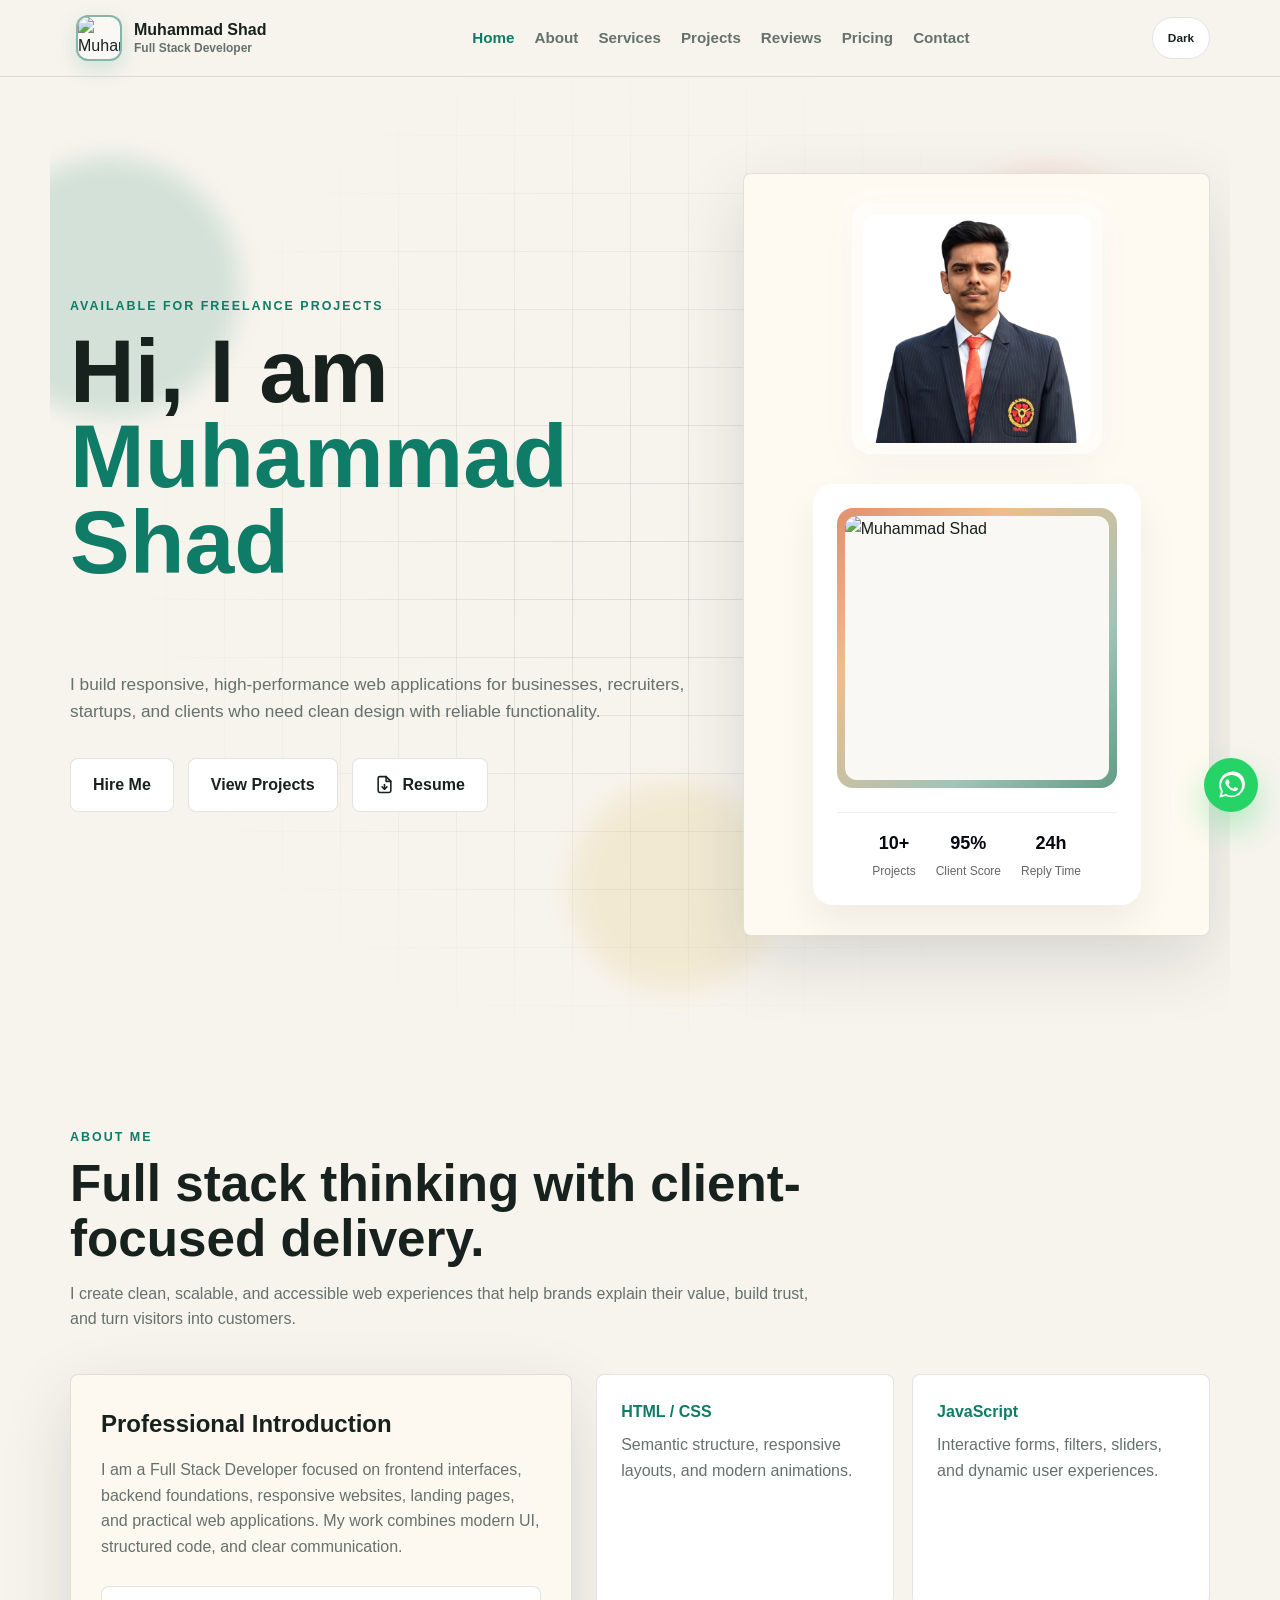
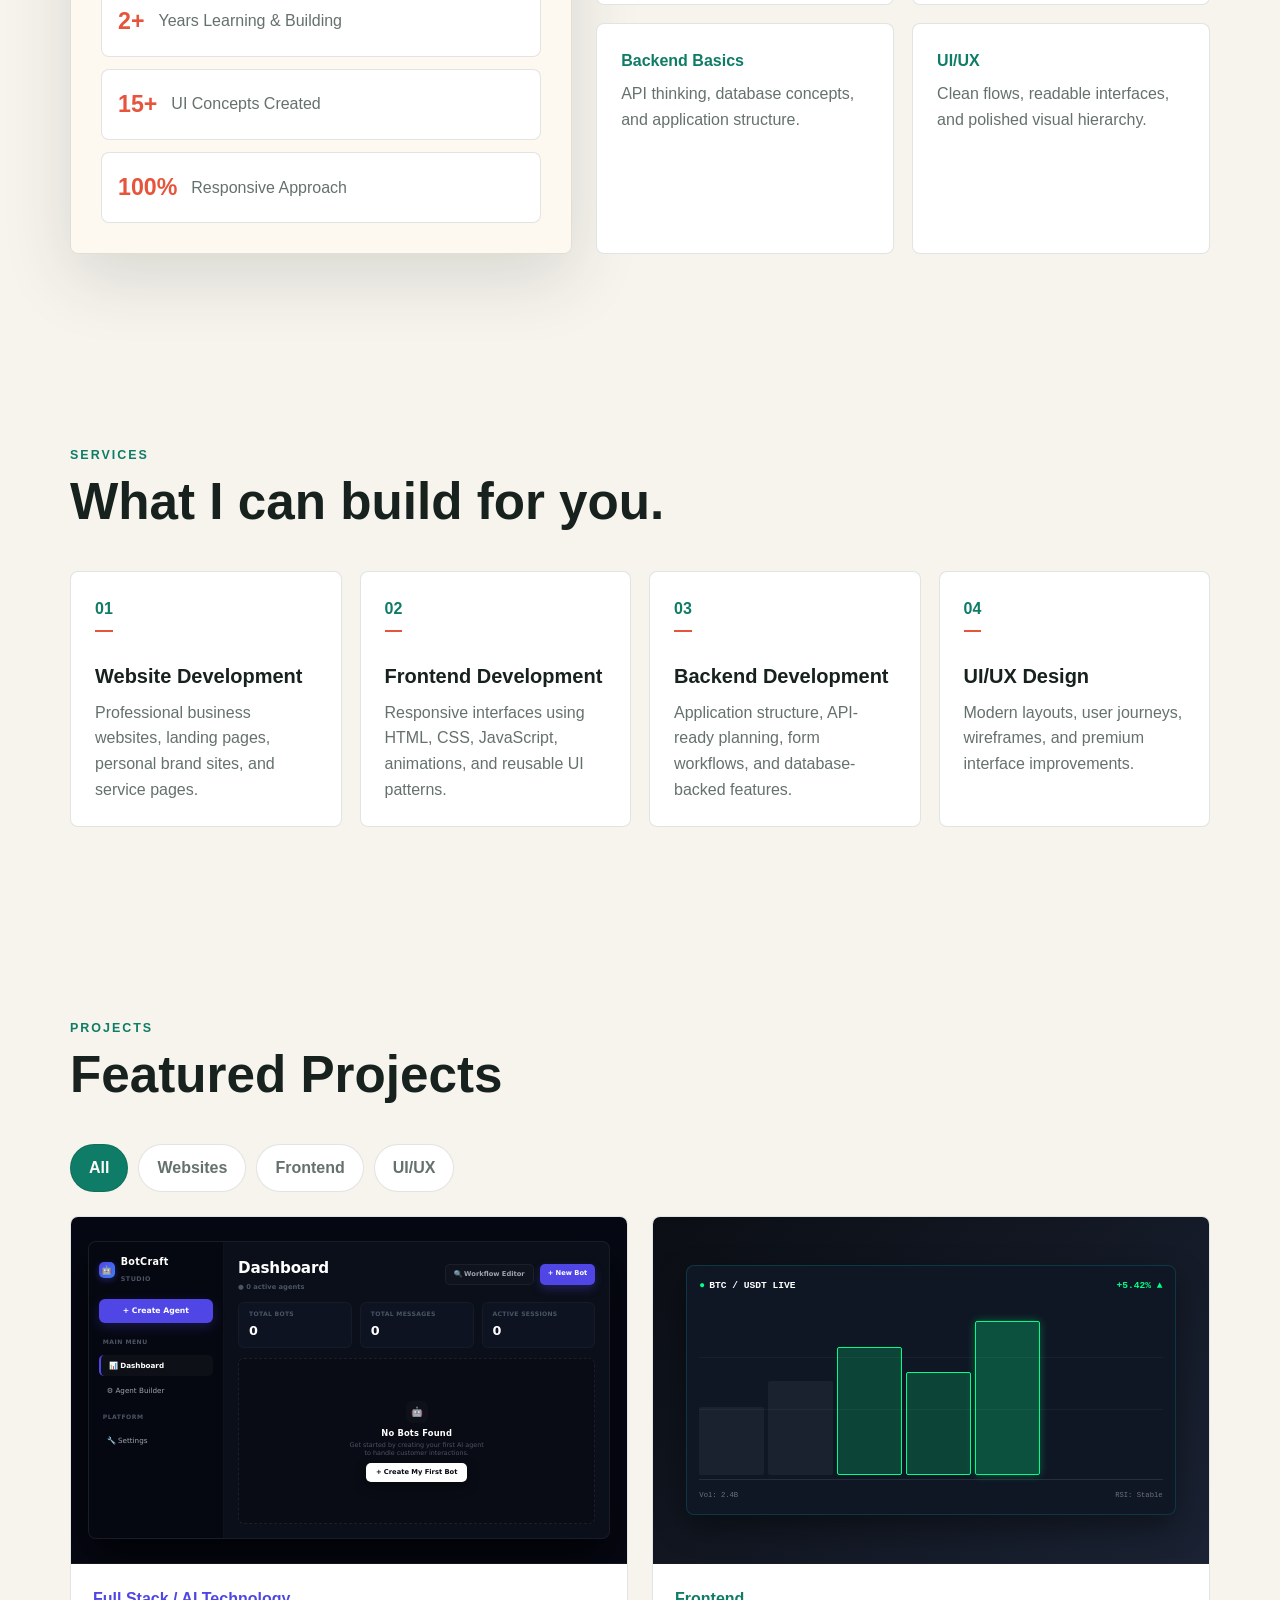
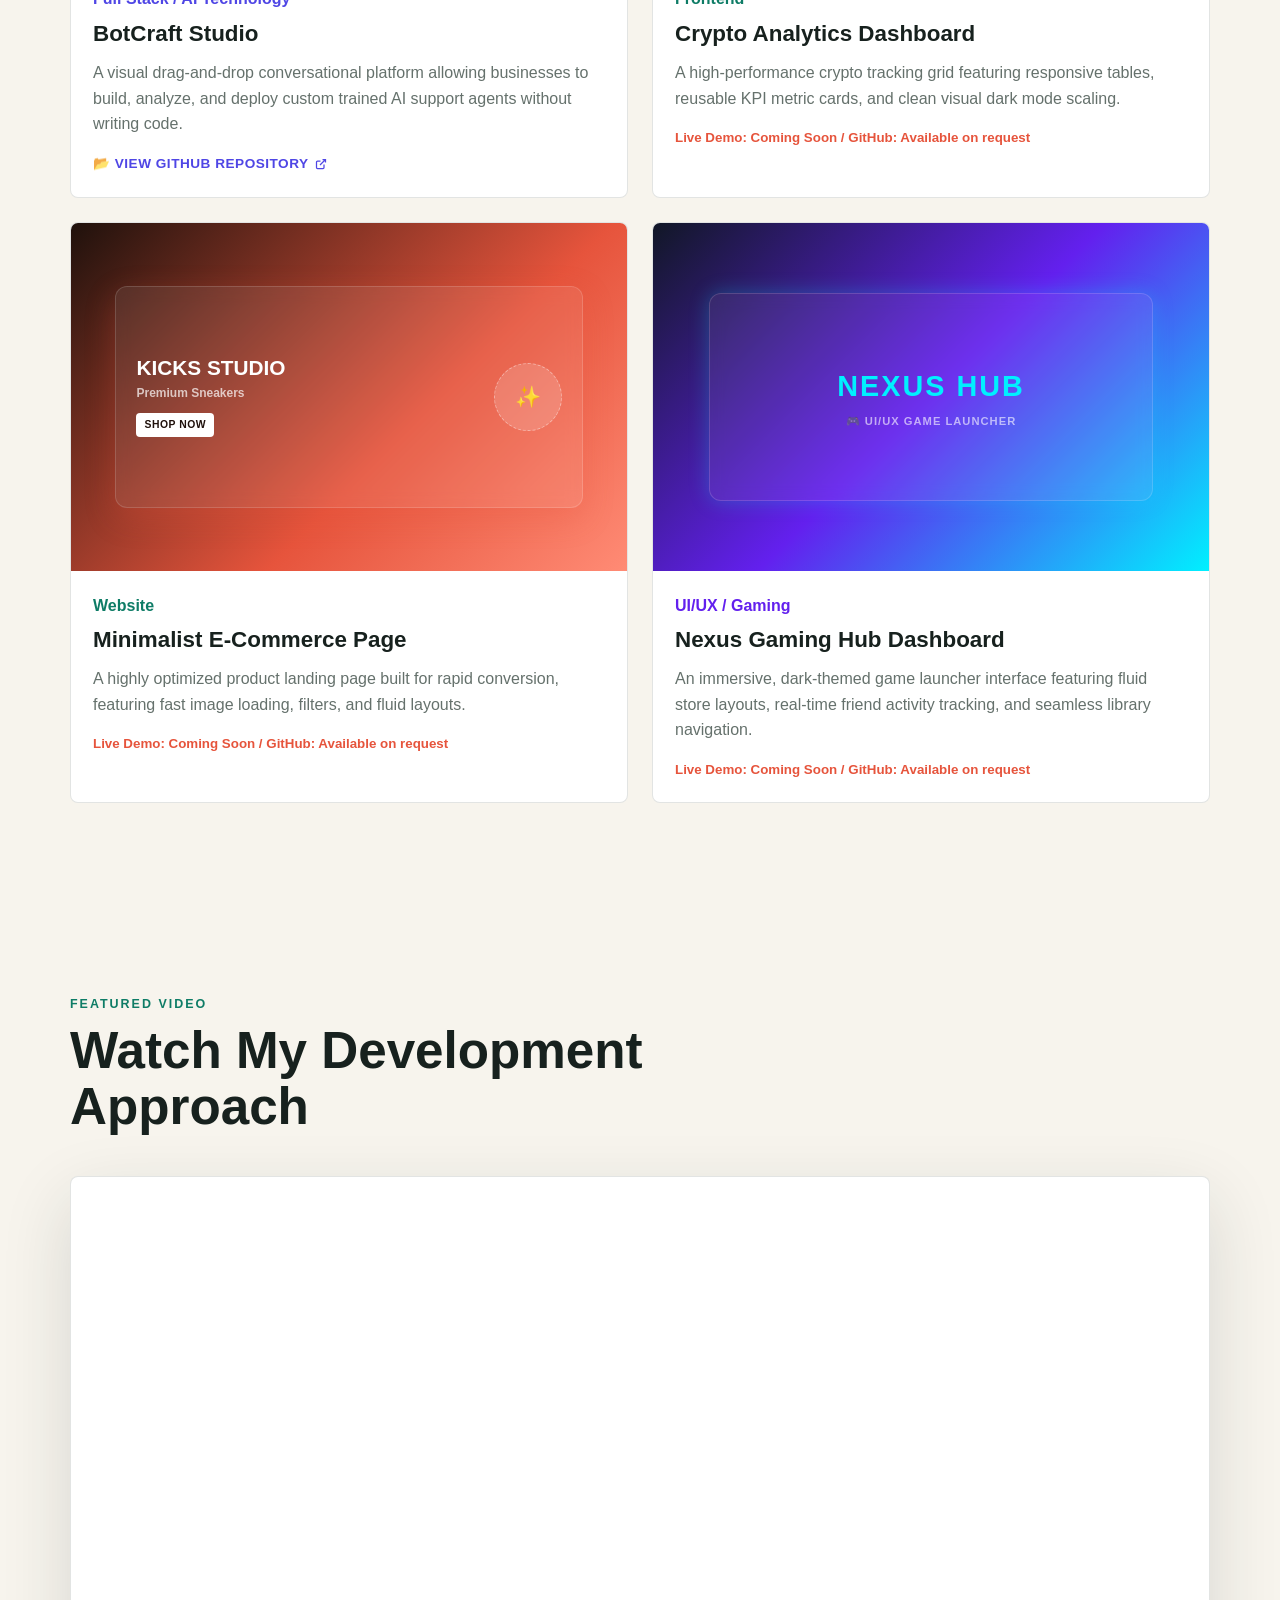
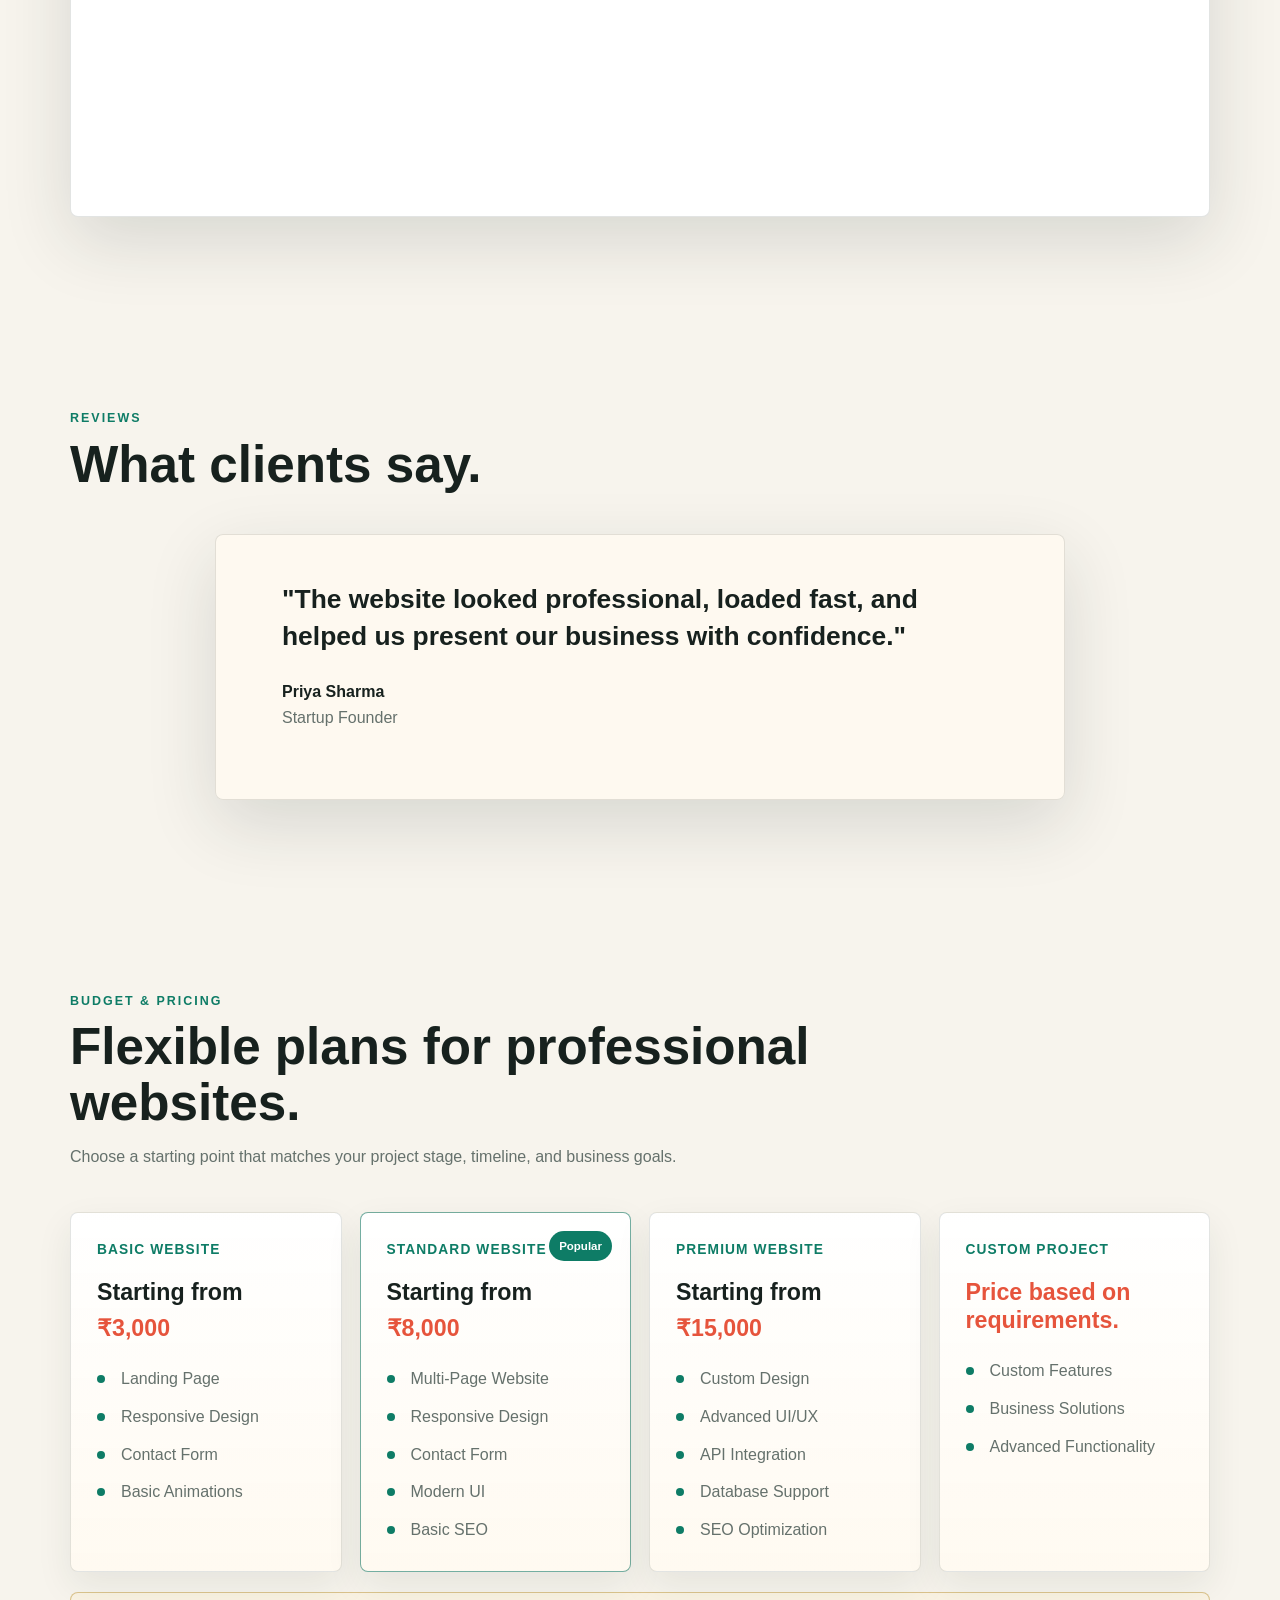
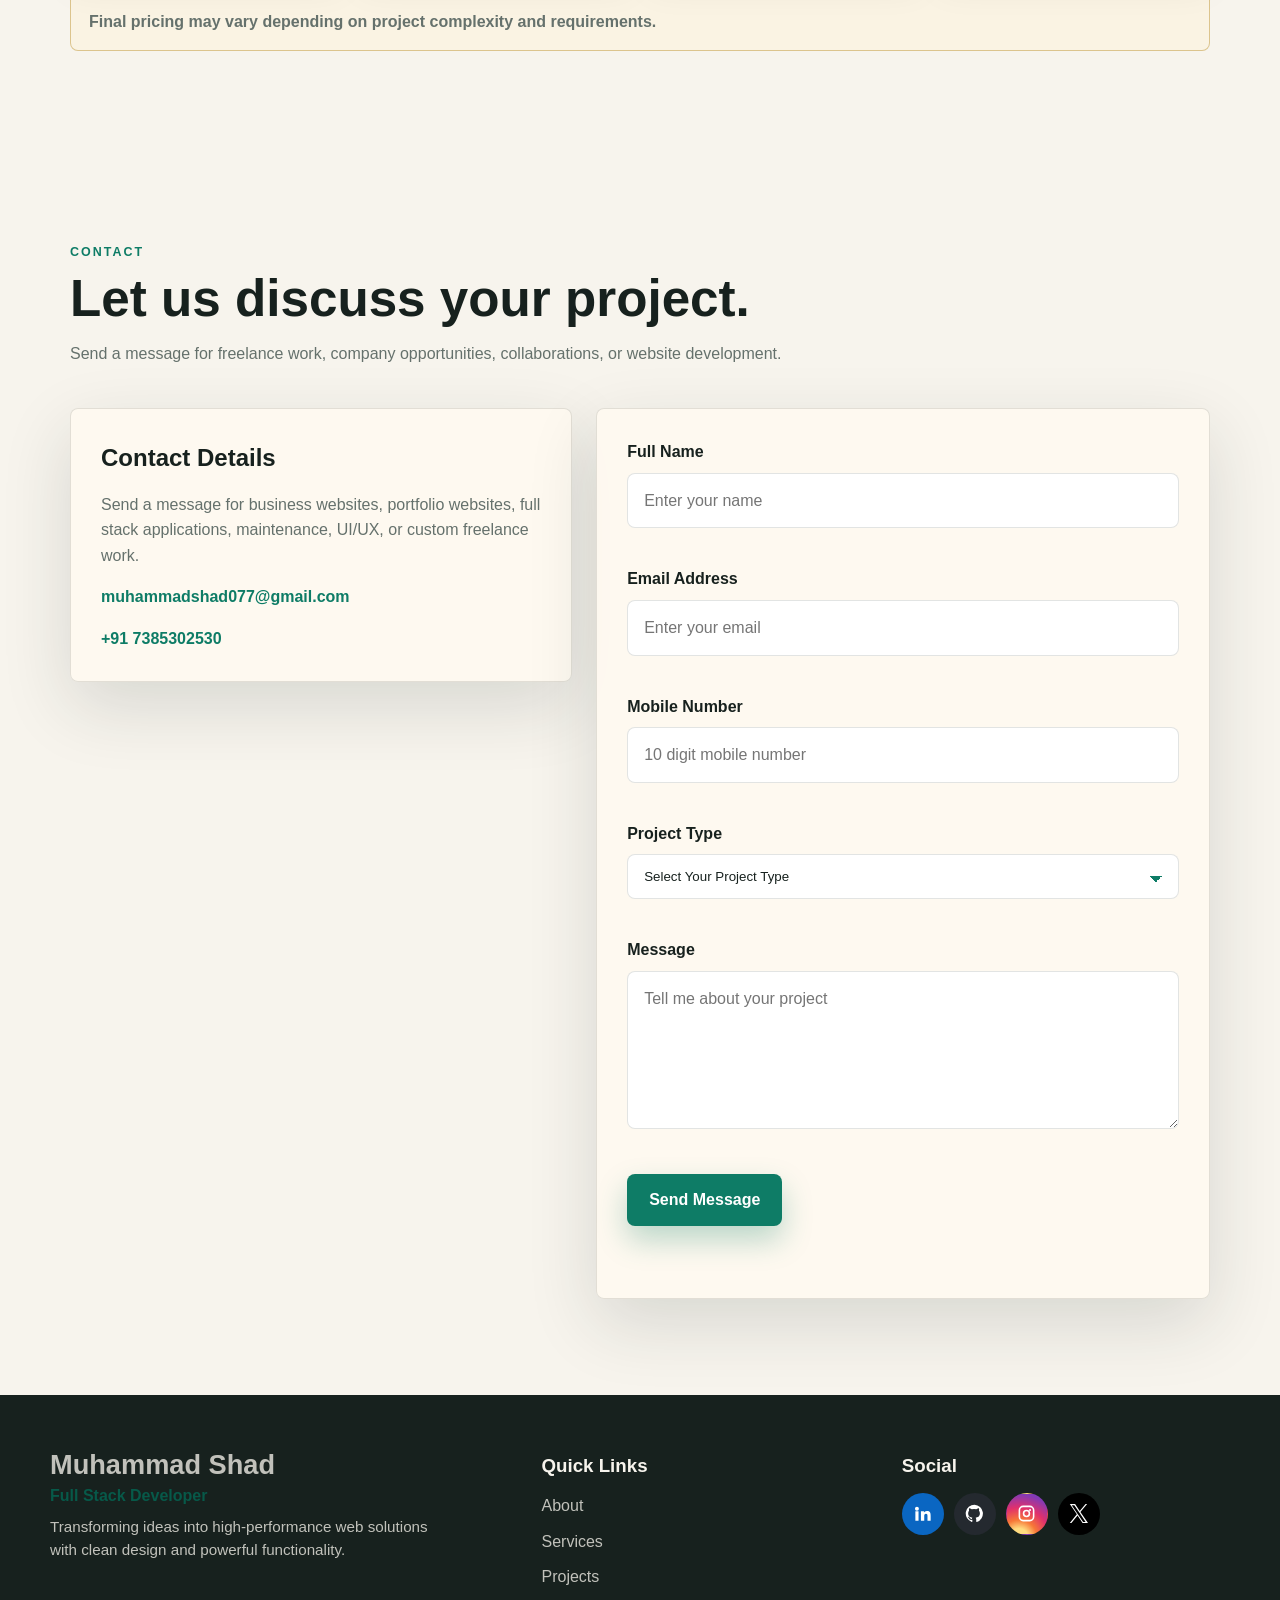
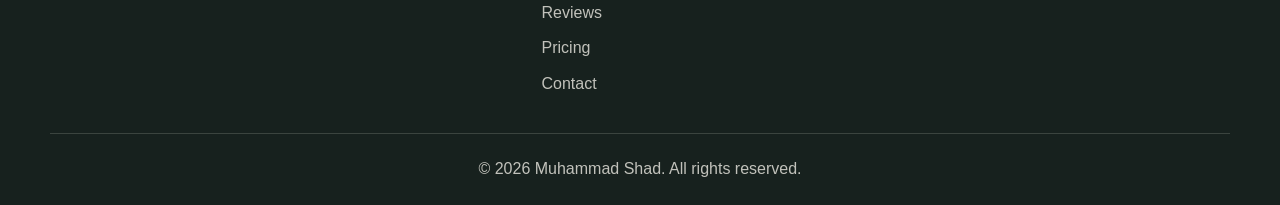
==== index.html @ f1cf5037 "force add shad photo asset and layout synchronize" ====
<!DOCTYPE html>
<html lang="en">
<head>
  <meta charset="UTF-8">
  <meta name="viewport" content="width=device-width, initial-scale=1.0">
  <meta name="description" content="Muhammad Shad is a Full Stack Developer building modern, responsive, scalable web solutions for recruiters, companies, freelance clients, and startups.">
  <meta name="keywords" content="Muhammad Shad, full stack developer, web developer, freelancer, projects, frontend developer, backend developer">
  <meta name="author" content="Muhammad Shad">
  <title>Muhammad Shad | Full Stack Developer Projects</title>
  <link rel="preconnect" href="https://www.youtube.com">
  <link rel="stylesheet" href="style.css">
</head>
<body>
  
  <header class="site-header" id="top">
    <nav class="navbar" aria-label="Primary navigation">
      <a href="index.html" class="brand-logo active" aria-label="Muhammad Shad home page">
        <img src="Shad Photo.jpg" alt="Muhammad Shad" style="width: 100% !important; height: 100% !important; object-fit: cover !important; border-radius: 12px !important; display: block !important; background-color: #faf8f5 !important;">
        <span>
          <strong>Muhammad Shad</strong>
          <small>Full Stack Developer</small>
        </span>
      </a>

      <button class="nav-toggle" id="navToggle" type="button" aria-label="Open navigation menu" aria-expanded="false">
        <span></span>
        <span></span>
        <span></span>
      </button>

      <ul class="nav-links" id="navLinks">
        <li><a class="active" href="index.html">Home</a></li>
        <li><a href="about.html">About</a></li>
        <li><a href="services.html">Services</a></li>
        <li><a href="projects.html">Projects</a></li>
        <li><a href="reviews.html">Reviews</a></li>
        <li><a href="pricing.html">Pricing</a></li>
        <li><a href="contact.html">Contact</a></li>
      </ul>

      <button class="theme-toggle" id="themeToggle" type="button" aria-label="Switch dark or light mode">
        <span class="theme-icon">Dark</span>
      </button>
    </nav>
  </header>

  <main>
    <section class="hero section" id="home">
      <div class="hero-bg" aria-hidden="true">
        <span class="mesh mesh-one"></span>
        <span class="mesh mesh-two"></span>
        <span class="mesh mesh-three"></span>
        <div class="grid-glow"></div>
      </div>

      <div class="hero-content reveal">
        <p class="eyebrow">Available for freelance projects</p>
        <h1>Hi, I am <span>Muhammad Shad</span></h1>
        <h2><span id="typingText"></span></h2>
        <p class="hero-copy">
          I build responsive, high-performance web applications for businesses, recruiters,
          startups, and clients who need clean design with reliable functionality.
        </p>
        <div class="hero-actions">
          <a href="#contact" class="btn btn-secondary">Hire Me</a>
          <a href="#projects" class="btn btn-secondary">View Projects</a>
          <a href="assets/shad-resume.pdf" class="btn btn-secondary btn-icon" target="_blank" rel="noopener">
            <svg viewBox="0 0 24 24" aria-hidden="true">
              <path d="M14 2H6a2 2 0 0 0-2 2v16a2 2 0 0 0 2 2h12a2 2 0 0 0 2-2V8z"></path>
              <path d="M14 2v6h6"></path>
              <path d="M12 18v-6"></path>
              <path d="m9 15 3 3 3-3"></path>
            </svg>
            Resume
          </a>
        </div>
      </div>
      <aside class="hero-card reveal" style="background: var(--surface); padding: 30px;" aria-label="Developer profile highlights">
        <div style="width: 250px; height: 250px; border-radius: 20px; display: flex; align-items: center; justify-content: center; margin: 0 auto 30px; background: rgba(255, 255, 255, 0.45); backdrop-filter: blur(10px); -webkit-backdrop-filter: blur(10px); border: 1px solid rgba(255, 255, 255, 0.6); box-shadow: 0 12px 35px rgba(0,0,0,0.04), 0 0 25px rgba(255,255,255,0.85); transition: all 0.3s ease-in-out;">
          <div style="width: 92%; height: 92%; border-radius: 14px; overflow: hidden !important; display: flex; align-items: center; justify-content: center; background: var(--surface-2);">
            <img src="assets/shad-photo.png" alt="Muhammad Shad professional portrait" style="width: 100% !important; max-width: 100% !important; height: 100% !important; object-fit: cover !important; object-position: center top; display: block !important;">
          </div>
        </div>

        <div style="background: #ffffff !important; border-radius: 20px !important; padding: 24px !important; box-shadow: 0 20px 40px rgba(0, 0, 0, 0.06) !important; display: flex !important; flex-direction: column !important; align-items: center !important; width: fit-content !important; margin: 0 auto !important;">
            
            <div style="position: relative !important; width: 280px !important; height: 280px !important; display: flex !important; align-items: center !important; justify-content: center !important; border-radius: 16px !important; padding: 8px !important; background: linear-gradient(135deg, #e2906d 0%, #eebd8d 30%, #a2c4b9 70%, #639c87 100%) !important; box-sizing: border-box !important;">
              
              <img src="Shad Photo.jpg" alt="Muhammad Shad" style="width: 100% !important; height: 100% !important; object-fit: cover !important; border-radius: 12px !important; display: block !important; background-color: #faf8f5 !important;">
            </div>

            <div class="hero-stats" style="margin-top: 24px !important; display: flex !important; gap: 20px !important; justify-content: center !important; width: 100% !important; border-top: 1px solid #f0f0f0 !important; padding-top: 16px !important;">
              <div class="stat-item" style="text-align: center !important;">
                <strong style="display: block !important; font-size: 18px !important; color: #060813 !important;">10+</strong>
                <p style="margin: 4px 0 0 0 !important; font-size: 12px !important; color: #666666 !important;">Projects</p>
              </div>
              <div class="stat-item" style="text-align: center !important;">
                <strong style="display: block !important; font-size: 18px !important; color: #060813 !important;">95%</strong>
                <p style="margin: 4px 0 0 0 !important; font-size: 12px !important; color: #666666 !important;">Client Score</p>
              </div>
              <div class="stat-item" style="text-align: center !important;">
                <strong style="display: block !important; font-size: 18px !important; color: #060813 !important;">24h</strong>
                <p style="margin: 4px 0 0 0 !important; font-size: 12px !important; color: #666666 !important;">Reply Time</p>
              </div>
            </div>

          </div>
      </aside>
    </section>

    <section class="section about" id="about">
      <div class="section-heading reveal">
        <p class="eyebrow">About Me</p>
        <h2>Full stack thinking with client-focused delivery.</h2>
        <p>
          I create clean, scalable, and accessible web experiences that help brands explain their value,
          build trust, and turn visitors into customers.
        </p>
      </div>

      <div class="about-grid">
        <article class="about-panel reveal">
          <h3>Professional Introduction</h3>
          <p>
            I am a Full Stack Developer focused on frontend interfaces, backend foundations,
            responsive websites, landing pages, and practical web applications. My work combines
            modern UI, structured code, and clear communication.
          </p>
          <div class="achievement-list">
            <div><strong>2+</strong><span>Years Learning & Building</span></div>
            <div><strong>15+</strong><span>UI Concepts Created</span></div>
            <div><strong>100%</strong><span>Responsive Approach</span></div>
          </div>
        </article>

        <div class="skills-grid reveal">
          <article class="skill-card">
            <span>HTML / CSS</span>
            <p>Semantic structure, responsive layouts, and modern animations.</p>
          </article>
          <article class="skill-card">
            <span>JavaScript</span>
            <p>Interactive forms, filters, sliders, and dynamic user experiences.</p>
          </article>
          <article class="skill-card">
            <span>Backend Basics</span>
            <p>API thinking, database concepts, and application structure.</p>
          </article>
          <article class="skill-card">
            <span>UI/UX</span>
            <p>Clean flows, readable interfaces, and polished visual hierarchy.</p>
          </article>
        </div>
      </div>
    </section>

    <section class="section services" id="services">
      <div class="section-heading reveal">
        <p class="eyebrow">Services</p>
        <h2>What I can build for you.</h2>
      </div>

      <div class="service-grid">
        <article class="service-card reveal">
          <div class="service-icon">01</div>
          <h3>Website Development</h3>
          <p>Professional business websites, landing pages, personal brand sites, and service pages.</p>
        </article>
        <article class="service-card reveal">
          <div class="service-icon">02</div>
          <h3>Frontend Development</h3>
          <p>Responsive interfaces using HTML, CSS, JavaScript, animations, and reusable UI patterns.</p>
        </article>
        <article class="service-card reveal">
          <div class="service-icon">03</div>
          <h3>Backend Development</h3>
          <p>Application structure, API-ready planning, form workflows, and database-backed features.</p>
        </article>
        <article class="service-card reveal">
          <div class="service-icon">04</div>
          <h3>UI/UX Design</h3>
          <p>Modern layouts, user journeys, wireframes, and premium interface improvements.</p>
        </article>
      </div>
    </section>

    <section class="section projects" id="projects">
      <div class="section-heading reveal">
        <p class="eyebrow">Projects</p>
        <h2>Featured Projects</h2>
      </div>

      <div class="filter-bar reveal" aria-label="Project filters">
        <button class="filter-btn active" type="button" data-filter="all">All</button>
        <button class="filter-btn" type="button" data-filter="website">Websites</button>
        <button class="filter-btn" type="button" data-filter="frontend">Frontend</button>
        <button class="filter-btn" type="button" data-filter="uiux">UI/UX</button>
      </div>

    <div class="project-grid">
      <article class="project-card reveal" data-category="frontend">
        <div class="project-image" style="background: #060813; position: relative; aspect-ratio: 16 / 10; overflow: hidden; display: flex; align-items: center; justify-content: center; border-bottom: 1px solid rgba(255,255,255,0.05);" role="img" aria-label="BotCraft Studio Dashboard Real Preview">
          <div style="width: 94%; height: 86%; background: #0b0f19; border-radius: 8px; border: 1px solid rgba(255,255,255,0.06); display: flex; overflow: hidden; box-shadow: 0 20px 40px rgba(0,0,0,0.65);">
            <div style="width: 26%; background: #060811; border-right: 1px solid rgba(255,255,255,0.04); padding: 12px 10px; display: flex; flex-direction: column; gap: 14px;">
              <div style="display: flex; align-items: center; gap: 6px;">
                <div style="background: linear-gradient(135deg, #4f46e5, #3b82f6); width: 16px; height: 16px; border-radius: 5px; display: flex; align-items: center; justify-content: center; color: white; font-size: 0.55rem; font-weight: bold; box-shadow: 0 2px 6px rgba(79,70,229,0.4);">🤖</div>
                <div style="color: #ffffff; font-size: 0.6rem; font-weight: 800; letter-spacing: 0.3px; font-family: system-ui, sans-serif;">BotCraft<br><span style="font-size: 0.4rem; color: #4b5563; font-weight: 700; letter-spacing: 0.5px;">STUDIO</span></div>
              </div>
              <div style="background: #4f46e5; color: #ffffff; font-size: 0.48rem; font-weight: 700; padding: 6px; border-radius: 6px; text-align: center; box-shadow: 0 4px 12px rgba(79,70,229,0.25); font-family: system-ui, sans-serif;">+ Create Agent</div>
              <div style="display: flex; flex-direction: column; gap: 4px; font-family: system-ui, sans-serif;">
                <span style="color: #4b5563; font-size: 0.38rem; font-weight: 800; text-transform: uppercase; letter-spacing: 0.5px; margin-bottom: 4px; padding-left: 4px;">Main Menu</span>
                <div style="background: rgba(255,255,255,0.03); color: #ffffff; font-size: 0.45rem; font-weight: 700; padding: 5px 8px; border-radius: 5px; border-left: 2px solid #4f46e5;">📊 Dashboard</div>
                <div style="color: #9ca3af; font-size: 0.45rem; padding: 5px 8px; font-weight: 500;">⚙️ Agent Builder</div>
                <span style="color: #4b5563; font-size: 0.38rem; font-weight: 800; text-transform: uppercase; letter-spacing: 0.5px; margin-top: 6px; margin-bottom: 4px; padding-left: 4px;">Platform</span>
                <div style="color: #9ca3af; font-size: 0.45rem; padding: 5px 8px; font-weight: 500;">🔧 Settings</div>
              </div>
            </div>
            <div style="flex: 1; padding: 14px; display: flex; flex-direction: column; justify-content: space-between; font-family: system-ui, sans-serif;">
              <div style="display: flex; justify-content: space-between; align-items: center;">
                <div style="display: flex; flex-direction: column; gap: 1px;">
                  <span style="color: #ffffff; font-size: 0.95rem; font-weight: 900; letter-spacing: -0.2px;">Dashboard</span>
                  <span style="color: #4b5563; font-size: 0.42rem; font-weight: 600;">● 0 active agents</span>
                </div>
                <div style="display: flex; gap: 6px;">
                  <span style="background: rgba(255,255,255,0.02); color: #9ca3af; font-size: 0.42rem; font-weight: 700; padding: 4px 8px; border-radius: 5px; border: 1px solid rgba(255,255,255,0.05);">🔍 Workflow Editor</span>
                  <span style="background: #4f46e5; color: white; font-size: 0.42rem; font-weight: 700; padding: 4px 8px; border-radius: 5px; box-shadow: 0 4px 10px rgba(79,70,229,0.3);">+ New Bot</span>
                </div>
              </div>
              <div style="display: flex; gap: 8px; margin-top: 10px;">
                <div style="flex: 1; background: #0e1322; border: 1px solid rgba(255,255,255,0.03); border-radius: 6px; padding: 6px 10px; display: flex; flex-direction: column; gap: 2px;">
                  <span style="color: #4b5563; font-size: 0.38rem; font-weight: 800; text-transform: uppercase; letter-spacing: 0.3px;">Total Bots</span>
                  <span style="color: #ffffff; font-size: 0.8rem; font-weight: 900;">0</span>
                </div>
                <div style="flex: 1; background: #0e1322; border: 1px solid rgba(255,255,255,0.03); border-radius: 6px; padding: 6px 10px; display: flex; flex-direction: column; gap: 2px;">
                  <span style="color: #4b5563; font-size: 0.38rem; font-weight: 800; text-transform: uppercase; letter-spacing: 0.3px;">Total Messages</span>
                  <span style="color: #ffffff; font-size: 0.8rem; font-weight: 900;">0</span>
                </div>
                <div style="flex: 1; background: #0e1322; border: 1px solid rgba(255,255,255,0.03); border-radius: 6px; padding: 6px 10px; display: flex; flex-direction: column; gap: 2px;">
                  <span style="color: #4b5563; font-size: 0.38rem; font-weight: 800; text-transform: uppercase; letter-spacing: 0.3px;">Active Sessions</span>
                  <span style="color: #ffffff; font-size: 0.8rem; font-weight: 900;">0</span>
                </div>
              </div>
              <div style="flex: 1; border: 1px dashed rgba(255,255,255,0.08); border-radius: 6px; display: flex; flex-direction: column; align-items: center; justify-content: center; background: rgba(0,0,0,0.15); padding: 8px; margin-top: 10px;">
                <div style="width: 22px; height: 22px; background: rgba(255,255,255,0.02); border-radius: 6px; display: flex; align-items: center; justify-content: center; margin-bottom: 4px; color: #4b5563; font-size: 0.6rem;">🤖</div>
                <div style="color: #ffffff; font-size: 0.52rem; font-weight: 800; text-align: center; letter-spacing: 0.2px;">No Bots Found</div>
                <div style="color: #4b5563; font-size: 0.4rem; text-align: center; margin-top: 2px; max-width: 140px; line-height: 1.2;">Get started by creating your first AI agent to handle customer interactions.</div>
                <div style="background: #ffffff; color: #060813; font-size: 0.42rem; font-weight: 900; padding: 4px 10px; border-radius: 5px; margin-top: 6px; box-shadow: 0 4px 12px rgba(0,0,0,0.4);">+ Create My First Bot</div>
              </div>
            </div>
          </div>
        </div>
        <div class="project-body">
          <span style="color: #4f46e5; font-weight: 900;">Full Stack / AI Technology</span>
          <h3>BotCraft Studio</h3>
          <p>A visual drag-and-drop conversational platform allowing businesses to build, analyze, and deploy custom trained AI support agents without writing code.</p>
          <a href="https://github.com/muhammadshad077" target="_blank" rel="noopener" style="color: #4f46e5; font-weight: 800; display: inline-flex; align-items: center; gap: 6px; margin-top: 16px; font-size: 0.85rem; text-transform: uppercase; letter-spacing: 0.5px; text-decoration: none;">
            📂 View GitHub Repository <svg width="12" height="12" viewBox="0 0 24 24" fill="none" stroke="currentColor" stroke-width="2.5"><path d="M18 13v6a2 2 0 0 1-2 2H5a2 2 0 0 1-2-2V8a2 2 0 0 1 2-2h6M15 3h6v6M10 14L21 3"/></svg>
          </a>
        </div>
      </article>

      <article class="project-card reveal" data-category="frontend">
        <div class="project-image" style="background: linear-gradient(135deg, #0b0e14 0%, #1a2233 100%); position: relative; aspect-ratio: 16 / 10; overflow: hidden; display: flex; align-items: center; justify-content: center; border-bottom: 1px solid rgba(255,255,255,0.05);" role="img" aria-label="Crypto Analytics Dashboard Real Preview">
          <div style="width: 88%; height: 72%; background: #0f1624; border-radius: 8px; border: 1px solid rgba(0, 240, 255, 0.15); padding: 12px; display: flex; flex-direction: column; justify-content: space-between; box-shadow: 0 12px 30px rgba(0,0,0,0.4);">
            <div style="display: flex; justify-content: space-between; align-items: center;">
              <span style="color: #ffffff; font-size: 0.6rem; font-weight: 800; font-family: monospace; display: flex; align-items: center; gap: 4px;"><span style="color: #00ff88;">●</span> BTC / USDT LIVE</span>
              <span style="color: #00ff88; font-size: 0.6rem; font-weight: 800; font-family: monospace;">+5.42% ▲</span>
            </div>
            <div style="flex: 1; display: flex; align-items: flex-end; gap: 4px; margin: 10px 0; border-bottom: 1px solid rgba(255,255,255,0.1); padding-bottom: 4px; position: relative;">
              <div style="position: absolute; width: 100%; height: 1px; background: rgba(255,255,255,0.04); top: 30%;"></div>
              <div style="position: absolute; width: 100%; height: 1px; background: rgba(255,255,255,0.04); top: 60%;"></div>
              <div style="width: 14%; height: 40%; background: rgba(255,255,255,0.05); border-radius: 2px;"></div>
              <div style="width: 14%; height: 55%; background: rgba(255,255,255,0.05); border-radius: 2px;"></div>
              <div style="width: 14%; height: 75%; background: rgba(0, 255, 136, 0.2); border: 1px solid #00ff88; border-radius: 2px;"></div>
              <div style="width: 14%; height: 60%; background: rgba(0, 255, 136, 0.2); border: 1px solid #00ff88; border-radius: 2px;"></div>
              <div style="width: 14%; height: 90%; background: rgba(0, 255, 136, 0.25); border: 1px solid #00ff88; border-radius: 2px; box-shadow: 0 0 10px rgba(0,255,136,0.3);"></div>
            </div>
            <div style="display: flex; justify-content: space-between; font-size: 0.45rem; color: rgba(255,255,255,0.4); font-family: monospace;">
              <span>Vol: 2.4B</span>
              <span>RSI: Stable</span>
            </div>
          </div>
        </div>
        <div class="project-body">
          <span style="color: #0e7c66; font-weight: 900;">Frontend</span>
          <h3>Crypto Analytics Dashboard</h3>
          <p>A high-performance crypto tracking grid featuring responsive tables, reusable KPI metric cards, and clean visual dark mode scaling.</p>
          <small style="color: var(--accent); font-weight: 800; display: block; margin-top: 16px;">Live Demo: Coming Soon / GitHub: Available on request</small>
        </div>
      </article>

      <article class="project-card reveal" data-category="website">
        <div class="project-image" style="background: linear-gradient(135deg, #1f110c 0%, #e6543c 60%, #ff8b75 100%); position: relative; aspect-ratio: 16 / 10; overflow: hidden; display: flex; align-items: center; justify-content: center;" role="img" aria-label="Premium E-Commerce Layout Preview">
          <div style="background: rgba(255, 255, 255, 0.08); width: 84%; height: 64%; border-radius: 12px; backdrop-filter: blur(8px); -webkit-backdrop-filter: blur(8px); border: 1px solid rgba(255, 255, 255, 0.15); display: flex; align-items: center; justify-content: space-between; padding: 20px; box-shadow: 0 10px 30px rgba(230, 84, 60, 0.25);">
            <div style="display: flex; flex-direction: column; gap: 4px;">
              <span style="color: #ffffff; font-size: 1.3rem; font-weight: 900; line-height: 1.1;">KICKS STUDIO</span>
              <span style="color: rgba(255, 255, 255, 0.7); font-size: 0.75rem; font-weight: 700;">Premium Sneakers</span>
              <span style="background: #ffffff; color: #1f110c; font-size: 0.65rem; font-weight: 900; padding: 4px 8px; border-radius: 4px; margin-top: 6px; width: fit-content; text-transform: uppercase; letter-spacing: 0.5px;">Shop Now</span>
            </div>
            <div style="width: 68px; height: 68px; background: rgba(255, 255, 255, 0.15); border-radius: 50%; display: flex; align-items: center; justify-content: center; border: 1px dashed rgba(255,255,255,0.4);">
              <span style="color: #ffffff; font-size: 1.3rem;">✨</span>
            </div>
          </div>
        </div>
        <div class="project-body">
          <span style="color: #0e7c66; font-weight: 900;">Website</span>
          <h3>Minimalist E-Commerce Page</h3>
          <p>A highly optimized product landing page built for rapid conversion, featuring fast image loading, filters, and fluid layouts.</p>
          <small style="color: var(--accent); font-weight: 800; display: block; margin-top: 16px;">Live Demo: Coming Soon / GitHub: Available on request</small>
        </div>
      </article>

      <article class="project-card reveal" data-category="uiux">
        <div class="project-image" style="background: linear-gradient(135deg, #111726 0%, #6320ee 50%, #00f0ff 100%); position: relative; aspect-ratio: 16 / 10; overflow: hidden; display: flex; align-items: center; justify-content: center;" role="img" aria-label="Nexus Gaming Hub Dashboard Preview">
          <div style="background: rgba(255, 255, 255, 0.07); width: 80%; height: 60%; border-radius: 12px; backdrop-filter: blur(8px); -webkit-backdrop-filter: blur(8px); border: 1px solid rgba(255, 255, 255, 0.15); display: flex; flex-direction: column; align-items: center; justify-content: center; box-shadow: 0 0 20px rgba(0, 240, 255, 0.25);">
            <span style="color: #00f0ff; font-size: 1.8rem; font-weight: 900; letter-spacing: 2px;">NEXUS HUB</span>
            <small style="color: rgba(255, 255, 255, 0.6); font-size: 0.7rem; font-weight: 700; margin-top: 4px; text-transform: uppercase; letter-spacing: 1px;">🎮 UI/UX Game Launcher</small>
          </div>
        </div>
        <div class="project-body">
          <span style="color: #6320ee; font-weight: 900;">UI/UX / Gaming</span>
          <h3>Nexus Gaming Hub Dashboard</h3>
          <p>An immersive, dark-themed game launcher interface featuring fluid store layouts, real-time friend activity tracking, and seamless library navigation.</p>
          <small style="color: var(--accent); font-weight: 800; display: block; margin-top: 16px;">Live Demo: Coming Soon / GitHub: Available on request</small>
        </div>
      </article>
    </div>
    </section>

    <section class="section video-section" id="video">
      <div class="section-heading reveal">
        <p class="eyebrow">Featured Video</p>
        <h2>Watch My Development Approach</h2>
      </div>

      <div class="video-frame reveal">
        <iframe
          src="https://www.youtube.com/embed/oFnIe-RpkE4?si=YzfzSiSmAAUdWqlr"
          title="YouTube video player"
          frameborder="0"
          allow="accelerometer; autoplay; clipboard-write; encrypted-media; gyroscope; picture-in-picture; web-share"
          referrerpolicy="strict-origin-when-cross-origin"
          allowfullscreen>
        </iframe>
      </div>
    </section>

    <section class="section testimonials" id="reviews">
      <div class="section-heading reveal">
        <p class="eyebrow">Reviews</p>
        <h2>What clients say.</h2>
      </div>

      <div class="testimonial-shell reveal">
        <div class="testimonial-track" id="testimonialTrack">
          
          <article class="testimonial-card">
            <p>"The website looked professional, loaded fast, and helped us present our business with confidence."</p>
            <div>
              <strong>Priya Sharma</strong>
              <span>Startup Founder</span>
            </div>
          </article>

          <article class="testimonial-card">
            <p>"Clear communication, clean design, and excellent attention to responsive details across devices."</p>
            <div>
              <strong>Arjun Mehta</strong>
              <span>Marketing Consultant</span>
            </div>
          </article>

          <article class="testimonial-card">
            <p>"Delivered exactly what we needed for our freelance project and made the process easy."</p>
            <div>
              <strong>Neha Rao</strong>
              <span>Small Business Owner</span>
            </div>
          </article>

        </div>
        <div class="slider-dots" id="sliderDots" aria-label="Testimonial controls"></div>
      </div>
    </section>

    <section class="section pricing" id="pricing">
      <div class="section-heading reveal">
        <p class="eyebrow">Budget & Pricing</p>
        <h2>Flexible plans for professional websites.</h2>
        <p>Choose a starting point that matches your project stage, timeline, and business goals.</p>
      </div>

      <div class="pricing-grid">
        <article class="pricing-card reveal">
          <span class="plan-label">Basic Website</span>
          <h3>Starting from <strong>&#8377;3,000</strong></h3>
          <ul>
            <li>Landing Page</li>
            <li>Responsive Design</li>
            <li>Contact Form</li>
            <li>Basic Animations</li>
          </ul>
        </article>
        <article class="pricing-card featured-plan reveal">
          <span class="plan-label">Standard Website</span>
          <h3>Starting from <strong>&#8377;8,000</strong></h3>
          <ul>
            <li>Multi-Page Website</li>
            <li>Responsive Design</li>
            <li>Contact Form</li>
            <li>Modern UI</li>
            <li>Basic SEO</li>
          </ul>
        </article>
        <article class="pricing-card reveal">
          <span class="plan-label">Premium Website</span>
          <h3>Starting from <strong>&#8377;15,000</strong></h3>
          <ul>
            <li>Custom Design</li>
            <li>Advanced UI/UX</li>
            <li>API Integration</li>
            <li>Database Support</li>
            <li>SEO Optimization</li>
          </ul>
        </article>
        <article class="pricing-card reveal">
          <span class="plan-label">Custom Project</span>
          <h3><strong>Price based on requirements.</strong></h3>
          <ul>
            <li>Custom Features</li>
            <li>Business Solutions</li>
            <li>Advanced Functionality</li>
          </ul>
        </article>
      </div>

      <p class="pricing-note reveal">Final pricing may vary depending on project complexity and requirements.</p>
    </section>

    <section class="section contact" id="contact">
      <div class="section-heading reveal">
        <p class="eyebrow">Contact</p>
        <h2>Let us discuss your project.</h2>
        <p>Send a message for freelance work, company opportunities, collaborations, or website development.</p>
      </div>

      <div class="contact-grid">
        <aside class="contact-info reveal">
          <h3>Contact Details</h3>
          <p>Send a message for business websites, portfolio websites, full stack applications, maintenance, UI/UX, or custom freelance work.</p>
          <a href="mailto:muhammadshad077@gmail.com">muhammadshad077@gmail.com</a>
          <a href="tel:+917385302530">+91 7385302530</a>
        </aside>

        <form class="contact-form reveal" id="contactForm" novalidate>
          <div class="form-group">
            <label for="name">Full Name</label>
            <input type="text" id="name" name="name" placeholder="Enter your name">
            <small class="error-message" id="nameError"></small>
          </div>
          <div class="form-group">
            <label for="email">Email Address</label>
            <input type="email" id="email" name="email" placeholder="Enter your email">
            <small class="error-message" id="emailError"></small>
          </div>
          <div class="form-group">
            <label for="mobile">Mobile Number</label>
            <input type="tel" id="mobile" name="mobile" placeholder="10 digit mobile number">
            <small class="error-message" id="mobileError"></small>
          </div>
          <div class="form-group">
            <label for="projectType">Project Type</label>
            <select id="projectType" name="projectType" required>
              <option value="">Select Your Project Type</option>
              <option>Business Website</option>
              <option>Portfolio Website</option>
              <option>E-Commerce Website</option>
              <option>Full Stack Web Application</option>
              <option>Frontend Development</option>
              <option>Backend Development</option>
              <option>UI/UX Design</option>
              <option>Website Maintenance</option>
              <option>Bug Fixing</option>
              <option>Performance Optimization</option>
              <option>Custom Project</option>
              <option>Other</option>
            </select>
            <small class="error-message" id="projectTypeError"></small>
          </div>
          <div class="form-group other-project-group" id="otherProjectGroup">
            <label for="otherProject">Please describe your project</label>
            <input type="text" id="otherProject" name="otherProject" placeholder="Briefly describe your project">
            <small class="error-message" id="otherProjectError"></small>
          </div>
          <div class="form-group">
            <label for="message">Message</label>
            <textarea id="message" name="message" rows="5" placeholder="Tell me about your project"></textarea>
            <small class="error-message" id="messageError"></small>
          </div>
          <button class="btn btn-primary form-submit" type="submit">Send Message</button>
          <p class="success-message" id="successMessage" role="status"></p>
        </form>
      </div>
    </section>
  </main>

  <footer class="footer">
    <div class="footer-grid">
      <div class="footer-brand">
        <a href="index.html" class="footer-logo">Muhammad Shad</a>
        <strong>Full Stack Developer</strong>
        <p>Transforming ideas into high-performance web solutions with clean design and powerful functionality.</p>
      </div>

      <nav aria-label="Footer quick links">
        <h3>Quick Links</h3>
        <a href="about.html">About</a>
        <a href="services.html">Services</a>
        <a href="projects.html">Projects</a>
        <a href="reviews.html">Reviews</a>
        <a href="pricing.html">Pricing</a>
        <a href="contact.html">Contact</a>
      </nav>

      <div>
        <h3>Social</h3>
        <div class="social-links">
          <a class="social-link linkedin" href="https://www.linkedin.com/in/muhammad-aiman-shad-59a851412?utm_source=share_via&utm_content=profile&utm_medium=member_android" target="_blank" rel="noopener" aria-label="LinkedIn profile">
            <svg viewBox="0 0 24 24" aria-hidden="true"><path d="M4.98 3.5a2.5 2.5 0 1 1 0 5 2.5 2.5 0 0 1 0-5ZM3 9h4v12H3V9Zm7 0h3.8v1.7h.1c.5-1 1.8-2 3.7-2 4 0 4.7 2.6 4.7 6V21h-4v-5.6c0-1.3 0-3-1.9-3s-2.2 1.5-2.2 3V21H10V9Z"></path></svg>
          </a>
          <a class="social-link github" href="https://github.com/muhammadshad077" target="_blank" rel="noopener" aria-label="GitHub profile">
            <svg viewBox="0 0 24 24" aria-hidden="true"><path d="M12 .8a11.2 11.2 0 0 0-3.5 21.8c.6.1.8-.2.8-.6v-2c-3.3.7-4-1.4-4-1.4-.5-1.3-1.3-1.7-1.3-1.7-1-.7.1-.7.1-.7 1.2.1 1.8 1.2 1.8 1.2 1 .1.7 2.1 2.8 1.5.1-.8.4-1.3.7-1.6-2.6-.3-5.4-1.3-5.4-5.6 0-1.2.4-2.3 1.2-3.1-.1-.3-.5-1.5.1-3.1 0 0 1-.3 3.2 1.2a11 11 0 0 1 5.8 0c2.2-1.5 3.2-1.2 3.2-1.2.6 1.6.2 2.8.1 3.1.8.8 1.2 1.9 1.2 3.1 0 4.3-2.8 5.3-5.4 5.6.4.4.8 1.1.8 2.2V22c0 .4.2.7.8.6A11.2 11.2 0 0 0 12 .8Z"></path></svg>
          </a>
          <a class="social-link instagram" href="https://www.instagram.com/muhammad_shad_777?igsh=MXJuemZienk0ODdqbA==" target="_blank" rel="noopener" aria-label="Instagram profile">
            <svg viewBox="0 0 24 24" aria-hidden="true"><path d="M7.8 2h8.4A5.8 5.8 0 0 1 22 7.8v8.4a5.8 5.8 0 0 1-5.8 5.8H7.8A5.8 5.8 0 0 1 2 16.2V7.8A5.8 5.8 0 0 1 7.8 2Zm0 2A3.8 3.8 0 0 0 4 7.8v8.4A3.8 3.8 0 0 0 7.8 20h8.4a3.8 3.8 0 0 0 3.8-3.8V7.8A3.8 3.8 0 0 0 16.2 4H7.8Zm8.7 2.2a1.3 1.3 0 1 1 0 2.6 1.3 1.3 0 0 1 0-2.6ZM12 7.3a4.7 4.7 0 1 1 0 9.4 4.7 4.7 0 0 1 0-9.4Zm0 2a2.7 2.7 0 1 0 0 5.4 2.7 2.7 0 0 0 0-5.4Z"></path></svg>
          </a>
          <a class="social-link x-twitter" href="https://x.com/" target="_blank" rel="noopener" aria-label="X Twitter profile">
            <svg viewBox="0 0 24 24" aria-hidden="true"><path d="M14.4 10.2 22.9 0h-2l-7.4 8.8L7.7 0H1l8.9 13.1L1 24h2l7.8-9.5L17.1 24H24l-9.6-13.8Zm-2.8 3.4-.9-1.3L3.5 1.5h3.2l5.8 8.6.9 1.3 7.6 11.2h-3.2l-6.2-9Z"></path></svg>
          </a>
        </div>
      </div>
    </div>
    <p class="copyright">&copy; 2026 Muhammad Shad. All rights reserved.</p>
  </footer>

 <button class="back-to-top" id="backToTop" type="button" aria-label="Back to top">Top</button>
  <a class="whatsapp-float" href="https://wa.me/qr/UJNXOS2VIECWN1" target="_blank" rel="noopener" aria-label="Chat with me on WhatsApp">
    <span class="whatsapp-tooltip">Chat with me on WhatsApp</span>
    <svg viewBox="0 0 24 24" aria-hidden="true">
      <path d="M20.5 3.5A11 11 0 0 0 3.2 16.7L2 22l5.4-1.4A11 11 0 0 0 20.5 3.5Zm-8.5 17a8.6 8.6 0 0 1-4.4-1.2l-.3-.2-3.2.8.9-3.1-.2-.3a8.6 8.6 0 1 1 7.2 4Zm4.7-6.4c-.3-.1-1.5-.7-1.7-.8-.2-.1-.4-.1-.6.1-.2.3-.7.8-.8 1-.1.2-.3.2-.5.1a7 7 0 0 1-2.1-1.3 7.8 7.8 0 0 1-1.4-1.8c-.1-.3 0-.4.1-.5l.4-.5c.1-.2.2-.3.3-.5.1-.2 0-.4 0-.5 0-.1-.6-1.4-.8-1.9-.2-.5-.4-.4-.6-.4h-.5c-.2 0-.5.1-.7.3-.2.3-.9.9-.9 2.1s.9 2.4 1 2.6c.1.2 1.8 2.8 4.4 3.9.6.3 1.1.4 1.5.5.6.2 1.2.2 1.6.1.5-.1 1.5-.6 1.7-1.2.2-.6.2-1.1.1-1.2-.1-.1-.3-.2-.6-.3Z"></path>
    </svg>
  </a>

  <script type="text/javascript" src="https://cdn.jsdelivr.net/npm/@emailjs/browser@4/dist/email.min.js"></script>
  <script type="text/javascript">
     (function(){
        emailjs.init("3nhYzXLZN4Ljnj6Hm"); 
     })();
  </script>

  <script src="script.js"></script>
</body>
</html>
---- style.css ----
:root {
  --bg: #f7f4ed;
  --surface: #fffaf1;
  --surface-2: #ffffff;
  --text: #17211e;
  --muted: #65716c;
  --primary: #0e7c66;
  --primary-dark: #075949;
  --accent: #e6543c;
  --gold: #d8a637;
  --line: rgba(23, 33, 30, 0.12);
  --shadow: 0 24px 70px rgba(29, 45, 40, 0.14);
  --radius: 8px;
  --header-height: 76px;
}

body.dark-mode {
  --bg: #101512;
  --surface: #161d19;
  --surface-2: #1d2722;
  --text: #f6f1e8;
  --muted: #b9c5bf;
  --primary: #39c6a6;
  --primary-dark: #96efd9;
  --accent: #ff7a61;
  --gold: #efbf4e;
  --line: rgba(246, 241, 232, 0.14);
  --shadow: 0 24px 70px rgba(0, 0, 0, 0.34);
}

* {
  box-sizing: border-box;
  margin: 0;
  padding: 0;
}

html {
  scroll-behavior: smooth;
  scroll-padding-top: var(--header-height);
}

body {
  background: var(--bg);
  color: var(--text);
  font-family: Inter, "Segoe UI", Arial, Helvetica, sans-serif;
  line-height: 1.6;
  overflow-x: hidden;
  transition: background 0.3s ease, color 0.3s ease;
}

img,
iframe {
  display: block;
  max-width: 100%;
}

a {
  color: inherit;
  text-decoration: none;
}

button,
input,
textarea {
  font: inherit;
}

.loader {
  align-items: center;
  background: var(--bg);
  display: flex;
  flex-direction: column;
  gap: 18px;
  inset: 0;
  justify-content: center;
  position: fixed;
  z-index: 9999;
  transition: opacity 0.45s ease, visibility 0.45s ease;
}

.loader.hide {
  opacity: 0;
  visibility: hidden;
}

.loader-mark {
  animation: spin 1s linear infinite;
  border: 4px solid var(--line);
  border-top-color: var(--primary);
  border-radius: 50%;
  height: 54px;
  width: 54px;
}

.loader p {
  color: var(--muted);
  font-weight: 700;
}

.site-header {
  backdrop-filter: blur(20px);
  background: color-mix(in srgb, var(--bg) 82%, transparent);
  border-bottom: 1px solid var(--line);
  left: 0;
  position: sticky;
  right: 0;
  top: 0;
  z-index: 1000;
}

.navbar {
  align-items: center;
  display: flex;
  height: var(--header-height);
  justify-content: space-between;
  margin: 0 auto;
  max-width: 1180px;
  padding: 0 20px;
}

.brand-logo {
  align-items: center;
  border-radius: 999px;
  display: inline-flex;
  gap: 12px;
  min-width: 220px;
  padding: 6px 10px 6px 6px;
  transition: background 0.2s ease, transform 0.2s ease;
}

.brand-logo:hover {
  background: color-mix(in srgb, var(--surface-2) 72%, transparent);
  transform: translateY(-2px);
}

.brand-logo img {
  border: 2px solid color-mix(in srgb, var(--primary) 42%, var(--line));
  border-radius: 50%;
  box-shadow: 0 8px 22px rgba(14, 124, 102, 0.16);
  height: 46px;
  object-fit: cover;
  object-position: center top;
  width: 46px;
}

.brand-logo span {
  display: grid;
  line-height: 1.1;
}

.brand-logo strong {
  color: var(--text);
  font-size: 1rem;
  font-weight: 900;
}

.brand-logo small {
  color: var(--muted);
  font-size: 0.75rem;
  font-weight: 800;
  margin-top: 4px;
}

.nav-links {
  align-items: center;
  display: flex;
  gap: 20px;
  list-style: none;
}

.nav-links a {
  color: var(--muted);
  font-size: 0.95rem;
  font-weight: 700;
  transition: color 0.2s ease;
}

.nav-links a:hover,
.nav-links a.active {
  color: var(--primary);
}

.theme-toggle,
.nav-toggle,
.back-to-top {
  border: 1px solid var(--line);
  cursor: pointer;
}

.theme-toggle {
  background: var(--surface-2);
  border-radius: 999px;
  color: var(--text);
  height: 42px;
  font-size: 0.74rem;
  font-weight: 900;
  width: 58px;
}

.page-hero {
  overflow: hidden;
  padding-bottom: 70px;
  padding-top: 92px;
  position: relative;
}

.page-hero::before {
  background:
    radial-gradient(circle at 12% 22%, color-mix(in srgb, var(--primary) 20%, transparent), transparent 30%),
    radial-gradient(circle at 82% 16%, color-mix(in srgb, var(--accent) 16%, transparent), transparent 32%);
  content: "";
  inset: 0;
  pointer-events: none;
  position: absolute;
  z-index: -1;
}

.page-hero-inner {
  margin: 0 auto;
  max-width: 1180px;
  padding: 0 20px;
}

.page-hero h1 {
  font-size: clamp(2.6rem, 6vw, 5.7rem);
  line-height: 0.98;
  margin: 10px 0 18px;
}

.page-hero p:not(.eyebrow) {
  color: var(--muted);
  font-size: 1.08rem;
  max-width: 720px;
}

.page-summary-card {
  background: color-mix(in srgb, var(--surface) 86%, transparent);
  border: 1px solid var(--line);
  border-radius: var(--radius);
  box-shadow: var(--shadow);
  padding: 24px;
}

.page-summary-card img {
  border-radius: 50%;
  box-shadow: 0 18px 44px rgba(14, 124, 102, 0.18);
  height: 112px;
  object-fit: cover;
  object-position: center top;
  width: 112px;
}

.page-summary-card strong {
  display: block;
  font-size: 1.25rem;
  margin-top: 16px;
}

.page-summary-card span {
  color: var(--muted);
  display: block;
  font-weight: 800;
  margin-top: 4px;
}

.nav-toggle {
  background: transparent;
  display: none;
  flex-direction: column;
  gap: 5px;
  height: 42px;
  justify-content: center;
  padding: 0 9px;
  width: 42px;
}

.nav-toggle span {
  background: var(--text);
  border-radius: 999px;
  display: block;
  height: 2px;
  width: 22px;
}

.section {
  margin: 0 auto;
  max-width: 1180px;
  padding: 96px 20px;
}

.hero {
  align-items: center;
  display: grid;
  gap: 42px;
  grid-template-columns: minmax(0, 1.15fr) minmax(280px, 0.85fr);
  min-height: calc(100vh - var(--header-height));
  overflow: hidden;
  position: relative;
}

.hero-bg {
  inset: 0;
  overflow: hidden;
  position: absolute;
  z-index: -1;
}

.mesh {
  border-radius: 50%;
  filter: blur(12px);
  opacity: 0.55;
  position: absolute;
}

.mesh-one {
  animation: floatOne 9s ease-in-out infinite;
  background: rgba(14, 124, 102, 0.28);
  height: 260px;
  left: -70px;
  top: 80px;
  width: 260px;
}

.mesh-two {
  animation: floatTwo 11s ease-in-out infinite;
  background: rgba(230, 84, 60, 0.22);
  height: 220px;
  right: 6%;
  top: 90px;
  width: 220px;
}

.mesh-three {
  animation: floatOne 12s ease-in-out infinite reverse;
  background: rgba(216, 166, 55, 0.25);
  bottom: 40px;
  height: 210px;
  left: 44%;
  width: 210px;
}

.grid-glow {
  background-image:
    linear-gradient(var(--line) 1px, transparent 1px),
    linear-gradient(90deg, var(--line) 1px, transparent 1px);
  background-size: 58px 58px;
  inset: 0;
  mask-image: radial-gradient(circle at center, black 0%, transparent 68%);
  opacity: 0.4;
  position: absolute;
}

.eyebrow {
  color: var(--primary);
  font-size: 0.78rem;
  font-weight: 900;
  letter-spacing: 0.16em;
  text-transform: uppercase;
}

.hero h1 {
  font-size: clamp(2.8rem, 7vw, 6.6rem);
  letter-spacing: 0;
  line-height: 0.95;
  margin-top: 12px;
}

.hero h1 span {
  color: var(--primary);
}

.hero h2 {
  color: var(--accent);
  font-size: clamp(1.3rem, 3vw, 2.25rem);
  margin: 22px 0 16px;
  min-height: 48px;
}

.hero-copy {
  color: var(--muted);
  font-size: 1.08rem;
  max-width: 650px;
}

.hero-actions {
  display: flex;
  flex-wrap: wrap;
  gap: 14px;
  margin-top: 32px;
}

.btn {
  align-items: center;
  border-radius: var(--radius);
  display: inline-flex;
  font-weight: 900;
  justify-content: center;
  min-height: 48px;
  padding: 13px 22px;
  transition: transform 0.2s ease, box-shadow 0.2s ease, background 0.2s ease;
}

.btn:hover {
  transform: translateY(-3px);
}

.btn-primary {
  background: var(--primary);
  box-shadow: 0 14px 30px rgba(14, 124, 102, 0.28);
  color: white;
}

.btn-secondary {
  background: var(--surface-2);
  border: 1px solid var(--line);
  color: var(--text);
}

.btn-icon {
  gap: 9px;
}

.btn-icon svg {
  fill: none;
  height: 19px;
  stroke: currentColor;
  stroke-linecap: round;
  stroke-linejoin: round;
  stroke-width: 2;
  width: 19px;
}

.hero-card,
.about-panel,
.contact-info,
.contact-form,
.testimonial-shell {
  background: color-mix(in srgb, var(--surface) 88%, transparent);
  border: 1px solid var(--line);
  border-radius: var(--radius);
  box-shadow: var(--shadow);
}

.hero-card {
  padding: 30px;
}

.profile-orbit {
  align-items: center;
  animation: profileFloat 5.5s ease-in-out infinite;
  aspect-ratio: 1;
  background:
    linear-gradient(color-mix(in srgb, var(--surface-2) 78%, transparent), color-mix(in srgb, var(--surface) 72%, transparent)) padding-box,
    conic-gradient(from 145deg, color-mix(in srgb, var(--primary) 88%, white), color-mix(in srgb, var(--gold) 78%, white), color-mix(in srgb, var(--accent) 76%, white), color-mix(in srgb, var(--primary) 88%, white)) border-box;
  border: 8px solid transparent;
  border-radius: 50%;
  box-shadow:
    0 28px 70px rgba(14, 124, 102, 0.18),
    0 12px 36px rgba(230, 84, 60, 0.11),
    inset 0 1px 0 rgba(255, 255, 255, 0.5);
  display: flex;
  isolation: isolate;
  justify-content: center;
  margin: 0 auto 26px;
  max-width: 320px;
  position: relative;
}

.profile-orbit::before {
  background: radial-gradient(circle, color-mix(in srgb, var(--primary) 26%, transparent) 0%, transparent 66%);
  border-radius: 50%;
  content: "";
  filter: blur(18px);
  inset: -20px;
  opacity: 0.8;
  position: absolute;
  z-index: -1;
}

.profile-orbit::after {
  border: 1px solid color-mix(in srgb, var(--surface-2) 78%, transparent);
  border-radius: 50%;
  content: "";
  inset: 12px;
  position: absolute;
  pointer-events: none;
}

.profile-avatar {
  align-items: center;
  background: color-mix(in srgb, var(--surface-2) 88%, transparent);
  border: 8px solid color-mix(in srgb, var(--surface-2) 86%, transparent);
  border-radius: 50%;
  box-shadow:
    0 18px 42px rgba(23, 33, 30, 0.18),
    inset 0 1px 0 rgba(255, 255, 255, 0.55);
  color: var(--bg);
  display: flex;
  font-size: 3.8rem;
  font-weight: 900;
  height: 72%;
  justify-content: center;
  position: relative;
  width: 72%;
  z-index: 1;
}

.profile-photo {
  object-fit: cover;
  object-position: center top;
}

.metric-row {
  display: grid;
  gap: 12px;
  grid-template-columns: repeat(3, 1fr);
}

.metric-row div {
  background: var(--surface-2);
  border: 1px solid var(--line);
  border-radius: var(--radius);
  padding: 16px 8px;
  text-align: center;
}

.metric-row strong {
  display: block;
  font-size: 1.35rem;
}

.metric-row span {
  color: var(--muted);
  font-size: 0.78rem;
}

.section-heading {
  margin-bottom: 42px;
  max-width: 760px;
}

.section-heading h2 {
  font-size: clamp(2rem, 4vw, 3.6rem);
  line-height: 1.08;
  margin: 8px 0 14px;
}

.section-heading p:not(.eyebrow) {
  color: var(--muted);
}

.about-grid,
.contact-grid {
  display: grid;
  gap: 24px;
  grid-template-columns: minmax(0, 0.9fr) minmax(0, 1.1fr);
}

.about-panel,
.contact-info,
.contact-form {
  padding: 30px;
}

.about-panel h3,
.contact-info h3 {
  font-size: 1.5rem;
  margin-bottom: 14px;
}

.about-panel p,
.contact-info p {
  color: var(--muted);
}

.achievement-list {
  display: grid;
  gap: 12px;
  margin-top: 26px;
}

.achievement-list div,
.skill-card,
.service-card,
.project-card,
.detail-card,
.review-card,
.workflow-card {
  background: var(--surface-2);
  border: 1px solid var(--line);
  border-radius: var(--radius);
}

.achievement-list div {
  align-items: center;
  display: flex;
  gap: 14px;
  padding: 16px;
}

.achievement-list strong {
  color: var(--accent);
  font-size: 1.45rem;
}

.achievement-list span {
  color: var(--muted);
}

.skills-grid,
.service-grid,
.project-grid,
.detail-grid,
.review-grid,
.workflow-grid {
  display: grid;
  gap: 18px;
}

.skills-grid {
  grid-template-columns: repeat(2, minmax(0, 1fr));
}

.skill-card,
.service-card,
.detail-card,
.review-card,
.workflow-card {
  padding: 24px;
  transition: border-color 0.2s ease, transform 0.2s ease, box-shadow 0.2s ease;
}

.skill-card:hover,
.service-card:hover,
.project-card:hover,
.detail-card:hover,
.review-card:hover,
.workflow-card:hover {
  border-color: color-mix(in srgb, var(--primary) 60%, var(--line));
  box-shadow: var(--shadow);
  transform: translateY(-6px);
}

.skill-card span,
.service-icon,
.project-body span,
.detail-card span,
.workflow-card span {
  color: var(--primary);
  font-weight: 900;
}

.skill-card p,
.service-card p,
.project-card p,
.detail-card p,
.review-card p,
.workflow-card p {
  color: var(--muted);
  margin-top: 8px;
}

.service-grid,
.project-grid {
  grid-template-columns: repeat(4, minmax(0, 1fr));
}

.service-card {
  min-height: 245px;
}

.service-icon {
  border-bottom: 2px solid var(--accent);
  display: inline-block;
  margin-bottom: 28px;
  padding-bottom: 8px;
}

.service-card h3 {
  font-size: 1.25rem;
}

.filter-bar {
  display: flex;
  flex-wrap: wrap;
  gap: 10px;
  margin-bottom: 24px;
}

.filter-btn {
  background: var(--surface-2);
  border: 1px solid var(--line);
  border-radius: 999px;
  color: var(--muted);
  cursor: pointer;
  font-weight: 800;
  padding: 10px 18px;
  transition: background 0.2s ease, color 0.2s ease;
}

.filter-btn.active,
.filter-btn:hover {
  background: var(--primary);
  color: white;
}

.project-grid {
  grid-template-columns: repeat(2, minmax(0, 1fr));
}

.detail-grid,
.workflow-grid {
  grid-template-columns: repeat(3, minmax(0, 1fr));
}

.review-grid {
  grid-template-columns: repeat(3, minmax(0, 1fr)); 
}

.review-card strong {
  display: block;
  font-size: 1.05rem;
  margin-top: 18px;
}

.rating {
  color: var(--gold);
  font-weight: 900;
  margin-bottom: 12px;
}

.project-card {
  overflow: hidden;
  transition: opacity 0.25s ease, transform 0.25s ease, box-shadow 0.2s ease;
}

.project-card.hide {
  display: none;
}

.project-image {
  aspect-ratio: 16 / 10;
  background-color: #e8e2d5;
  overflow: hidden;
  position: relative;
}

.project-image::before,
.project-image::after {
  content: "";
  position: absolute;
}

.image-one {
  background: linear-gradient(135deg, #f0c36a, #0e7c66);
}

.image-one::before {
  background: rgba(255, 255, 255, 0.92);
  border-radius: 8px;
  height: 58%;
  left: 10%;
  top: 20%;
  width: 80%;
}

.image-one::after {
  background: linear-gradient(90deg, #e6543c 25%, #17211e 25% 48%, #d8a637 48%);
  border-radius: 999px;
  height: 10px;
  left: 18%;
  top: 33%;
  width: 45%;
}

.image-two {
  background: linear-gradient(135deg, #17211e, #39c6a6);
}

.image-two::before {
  background:
    linear-gradient(#fff 0 0) 16% 25% / 30% 16% no-repeat,
    linear-gradient(#f0c36a 0 0) 16% 52% / 20% 10% no-repeat,
    linear-gradient(#e6543c 0 0) 78% 50% / 28% 42% no-repeat;
  border: 1px solid rgba(255, 255, 255, 0.5);
  border-radius: 8px;
  inset: 12%;
}

.image-three {
  background: linear-gradient(135deg, #e6543c, #f7f4ed);
}

.image-three::before {
  background: #17211e;
  border-radius: 24px;
  height: 78%;
  left: 36%;
  top: 11%;
  width: 28%;
}

.image-three::after {
  background: #39c6a6;
  border-radius: 999px;
  height: 34px;
  left: 41%;
  top: 55%;
  width: 18%;
}

.image-four {
  background: linear-gradient(135deg, #0e7c66, #f7f4ed 55%, #e6543c);
}

.image-four::before {
  background: rgba(255, 255, 255, 0.88);
  border-radius: 8px;
  inset: 16% 12%;
}

.image-four::after {
  background: #17211e;
  border-radius: 50%;
  height: 64px;
  left: 18%;
  top: 27%;
  width: 64px;
}

.project-body {
  padding: 22px;
}

.project-body h3 {
  font-size: 1.4rem;
  margin-top: 4px;
}

.project-body small {
  color: var(--accent);
  display: block;
  font-weight: 800;
  margin-top: 16px;
}

.video-frame {
  aspect-ratio: 16 / 9;
  background: var(--surface-2);
  border: 1px solid var(--line);
  border-radius: var(--radius);
  box-shadow: var(--shadow);
  overflow: hidden;
}

.video-frame iframe {
  border: 0;
  height: 100%;
  width: 100%;
}

.testimonial-shell {
  margin: 0 auto;
  max-width: 850px;
  overflow: hidden;
  padding: 26px;
}

.testimonial-track {
  display: flex;
  transition: transform 0.45s ease;
}

.testimonial-card {
  flex: 0 0 100%;
  padding: 12px;
}

.testimonial-card p {
  font-size: clamp(1.25rem, 3vw, 2rem);
  font-weight: 800;
  line-height: 1.25;
}

.testimonial-card div {
  margin-top: 24px;
}

.testimonial-card span {
  color: var(--muted);
  display: block;
}

.slider-dots {
  display: flex;
  gap: 8px;
  justify-content: center;
  margin-top: 22px;
}

.slider-dots button {
  background: var(--line);
  border: 0;
  border-radius: 999px;
  cursor: pointer;
  height: 9px;
  width: 24px;
}

.slider-dots button.active {
  background: var(--primary);
}

.pricing-grid {
  display: grid;
  gap: 18px;
  grid-template-columns: repeat(4, minmax(0, 1fr));
}

.pricing-card {
  background:
    linear-gradient(180deg, color-mix(in srgb, var(--surface-2) 96%, transparent), var(--surface)),
    var(--surface-2);
  border: 1px solid var(--line);
  border-radius: var(--radius);
  box-shadow: 0 14px 36px rgba(29, 45, 40, 0.08);
  min-height: 360px;
  padding: 26px;
  position: relative;
  transition: border-color 0.2s ease, box-shadow 0.2s ease, transform 0.2s ease;
}

.pricing-card:hover {
  border-color: color-mix(in srgb, var(--primary) 62%, var(--line));
  box-shadow: var(--shadow);
  transform: translateY(-6px);
}

.featured-plan {
  border-color: color-mix(in srgb, var(--primary) 52%, var(--line));
}

.featured-plan::before {
  background: var(--primary);
  border-radius: 999px;
  color: white;
  content: "Popular";
  font-size: 0.72rem;
  font-weight: 900;
  padding: 6px 10px;
  position: absolute;
  right: 18px;
  top: 18px;
}

.plan-label {
  color: var(--primary);
  display: block;
  font-size: 0.86rem;
  font-weight: 900;
  letter-spacing: 0.08em;
  margin-bottom: 18px;
  text-transform: uppercase;
}

.pricing-card h3 {
  font-size: 1.45rem;
  line-height: 1.2;
  margin-bottom: 24px;
  max-width: 230px;
}

.pricing-card h3 strong {
  color: var(--accent);
  display: block;
  margin-top: 8px;
}

.pricing-card ul {
  display: grid;
  gap: 12px;
  list-style: none;
}

.pricing-card li {
  color: var(--muted);
  padding-left: 24px;
  position: relative;
}

.pricing-card li::before {
  background: var(--primary);
  border-radius: 50%;
  content: "";
  height: 8px;
  left: 0;
  position: absolute;
  top: 9px;
  width: 8px;
}

.pricing-note {
  background: color-mix(in srgb, var(--gold) 14%, var(--surface-2));
  border: 1px solid color-mix(in srgb, var(--gold) 42%, var(--line));
  border-radius: var(--radius);
  color: var(--muted);
  font-weight: 800;
  margin-top: 20px;
  padding: 16px 18px;
}

.contact-info {
  align-self: start;
}

.contact-info a {
  color: var(--primary);
  display: block;
  font-weight: 900;
  margin-top: 16px;
}

.contact-social {
  margin-top: 24px;
}

.contact-info .contact-social a {
  color: white;
  margin-top: 0;
}

.contact-form {
  display: grid;
  gap: 18px;
}

.form-group label {
  display: block;
  font-weight: 900;
  margin-bottom: 8px;
}

.form-group input,
.form-group select,
.form-group textarea {
  appearance: none;
  background: var(--surface-2);
  border: 1px solid var(--line);
  border-radius: var(--radius);
  color: var(--text);
  outline: none;
  padding: 14px 16px;
  transition: border-color 0.2s ease, box-shadow 0.2s ease;
  width: 100%;
}

.form-group select {
  background-image:
    linear-gradient(45deg, transparent 50%, var(--primary) 50%),
    linear-gradient(135deg, var(--primary) 50%, transparent 50%);
  background-position:
    calc(100% - 22px) 21px,
    calc(100% - 16px) 21px;
  background-repeat: no-repeat;
  background-size: 6px 6px;
  cursor: pointer;
}

.form-group textarea {
  resize: vertical;
}

.form-group input:focus,
.form-group select:focus,
.form-group textarea:focus {
  border-color: var(--primary);
  box-shadow: 0 0 0 4px color-mix(in srgb, var(--primary) 16%, transparent);
}

.other-project-group {
  display: none;
}

.other-project-group.show {
  display: block;
}

.error-message {
  color: var(--accent);
  display: block;
  font-size: 0.86rem;
  min-height: 20px;
  padding-top: 4px;
}

.success-message {
  color: var(--primary);
  font-weight: 900;
  min-height: 24px;
}

.form-submit {
  border: 0;
  cursor: pointer;
  width: fit-content;
}

.footer {
  background: var(--text);
  color: var(--bg);
  padding: 56px 20px 24px;
}

.footer-grid {
  display: grid;
  gap: 32px;
  grid-template-columns: 1.4fr 1fr 1fr;
  margin: 0 auto;
  max-width: 1180px;
}

.footer p,
.footer a {
  color: color-mix(in srgb, var(--bg) 76%, transparent);
}

.footer nav a {
  display: block;
  margin-top: 10px;
}

.footer h3 {
  margin-bottom: 12px;
}

.footer-brand {
  align-items: flex-start;
  display: flex;
  flex-direction: column;
  gap: 0;
  max-width: 430px;
}

.footer-logo {
  color: var(--bg);
  display: inline-block;
  font-size: 1.7rem;
  font-weight: 900;
  line-height: 1.05;
  margin: 0 0 6px;
  width: fit-content;
}

.footer-brand strong {
  color: var(--primary-dark);
  display: block;
  font-size: 1rem;
  font-weight: 800;
  line-height: 1.2;
  margin: 0 0 10px;
}

.footer-brand p {
  font-size: 0.95rem;
  line-height: 1.55;
  margin: 0;
  max-width: 390px;
}

.social-links {
  display: flex;
  flex-wrap: wrap;
  gap: 10px;
}

.social-links a {
  align-items: center;
  background: var(--surface-2);
  border: 1px solid transparent;
  border-radius: 50%;
  color: var(--text);
  display: flex;
  font-size: 0.8rem;
  font-weight: 900;
  height: 42px;
  justify-content: center;
  transition: background 0.2s ease, border-color 0.2s ease, color 0.2s ease, transform 0.2s ease;
  width: 42px;
}

.social-links a:hover {
  color: white;
  transform: translateY(-4px);
}

.social-link.linkedin {
  background: #0a66c2;
  color: white;
}

.social-link.github {
  background: #24292f;
  color: white;
}

.social-link.instagram {
  background: radial-gradient(circle at 30% 110%, #ffdc80 0 18%, #f77737 35%, #e1306c 58%, #833ab4 84%);
  color: white;
}

.social-link.x-twitter {
  background: #000000;
  color: white;
}

.social-link:hover {
  box-shadow: 0 14px 26px rgba(0, 0, 0, 0.2);
}

.social-links svg {
  fill: currentColor;
  height: 19px;
  width: 19px;
}

.copyright {
  border-top: 1px solid color-mix(in srgb, var(--bg) 16%, transparent);
  margin: 36px auto 0;
  max-width: 1180px;
  padding-top: 22px;
  text-align: center;
}

.back-to-top {
  background: var(--primary);
  border-color: var(--primary);
  border-radius: 50%;
  bottom: 22px;
  color: white;
  height: 46px;
  opacity: 0;
  pointer-events: none;
  position: fixed;
  right: 22px;
  transform: translateY(12px);
  transition: opacity 0.2s ease, transform 0.2s ease;
  font-size: 0.78rem;
  font-weight: 900;
  width: 46px;
  z-index: 900;
}

.back-to-top.show {
  opacity: 1;
  pointer-events: auto;
  transform: translateY(0);
}

.whatsapp-float {
  align-items: center;
  background: #25d366;
  border-radius: 50%;
  bottom: 88px;
  box-shadow: 0 16px 34px rgba(37, 211, 102, 0.34);
  color: white;
  display: flex;
  height: 54px;
  justify-content: center;
  position: fixed;
  right: 22px;
  transition: box-shadow 0.2s ease, transform 0.2s ease;
  width: 54px;
  z-index: 950;
}

.whatsapp-float:hover {
  box-shadow: 0 20px 40px rgba(37, 211, 102, 0.44);
  transform: translateY(-4px) scale(1.03);
}

.whatsapp-float svg {
  fill: currentColor;
  height: 29px;
  width: 29px;
}

.whatsapp-tooltip {
  background: var(--text);
  border-radius: 999px;
  color: var(--bg);
  font-size: 0.78rem;
  font-weight: 900;
  opacity: 0;
  padding: 8px 12px;
  pointer-events: none;
  position: absolute;
  right: 64px;
  transform: translateX(8px);
  transition: opacity 0.2s ease, transform 0.2s ease;
  white-space: nowrap;
}

.whatsapp-float:hover .whatsapp-tooltip,
.whatsapp-float:focus-visible .whatsapp-tooltip {
  opacity: 1;
  transform: translateX(0);
}

.reveal {
  opacity: 0;
  transform: translateY(28px);
  transition: opacity 0.65s ease, transform 0.65s ease;
}

.reveal.active {
  opacity: 1;
  transform: translateY(0);
}

@keyframes spin {
  to {
    transform: rotate(360deg);
  }
}

@keyframes floatOne {
  50% {
    transform: translate(28px, 34px) scale(1.08);
  }
}

@keyframes floatTwo {
  50% {
    transform: translate(-34px, 26px) scale(0.92);
  }
}

@keyframes pulseRing {
  50% {
    transform: scale(1.02);
  }
}

@keyframes profileFloat {
  50% {
    transform: translateY(-8px) scale(1.01);
  }
}

@media (max-width: 980px) {
  .nav-toggle {
    display: flex;
  }

  .nav-links {
    background: var(--surface);
    border: 1px solid var(--line);
    border-radius: var(--radius);
    box-shadow: var(--shadow);
    flex-direction: column;
    gap: 0;
    padding: 10px;
    position: absolute;
    right: 20px;
    top: calc(var(--header-height) + 10px);
    transform: translateY(-14px);
    opacity: 0;
    pointer-events: none;
    transition: opacity 0.2s ease, transform 0.2s ease;
    width: min(280px, calc(100vw - 40px));
  }

  .nav-links.open {
    opacity: 1;
    pointer-events: auto;
    transform: translateY(0);
  }

  .nav-links li,
  .nav-links a {
    width: 100%;
  }

  .nav-links a {
    display: block;
    padding: 12px;
  }

  .hero,
  .about-grid,
  .contact-grid,
  .page-hero-inner {
    grid-template-columns: 1fr;
  }

  .service-grid {
    grid-template-columns: repeat(2, minmax(0, 1fr));
  }

  .pricing-grid {
    grid-template-columns: repeat(2, minmax(0, 1fr));
  }

  .detail-grid,
  .review-grid,
  .workflow-grid {
    grid-template-columns: repeat(2, minmax(0, 1fr));
  }
}

@media (max-width: 720px) {
  :root {
    --header-height: 76px;
  }

  .navbar {
    padding: 0 14px;
  }

  .brand-logo {
    min-width: 0;
    padding-right: 8px;
  }

  .brand-logo img {
    height: 42px;
    width: 42px;
  }

  .brand-logo strong {
    font-size: 0.92rem;
  }

  .brand-logo small {
    font-size: 0.68rem;
  }

  .section {
    padding: 74px 16px;
  }

  .hero {
    gap: 28px;
    min-height: auto;
    padding-top: 64px;
  }

  .page-hero {
    padding-bottom: 52px;
    padding-top: 64px;
  }

  .page-hero-inner {
    padding: 0 16px;
  }

  .hero-actions,
  .filter-bar {
    align-items: stretch;
    flex-direction: column;
  }

  .btn,
  .filter-btn {
    width: 100%;
  }

  .hero-card,
  .about-panel,
  .contact-info,
  .contact-form,
  .testimonial-shell {
    padding: 20px;
  }

  .metric-row,
  .skills-grid,
  .service-grid,
  .project-grid,
  .pricing-grid,
  .detail-grid,
  .review-grid,
  .workflow-grid,
  .footer-grid {
    grid-template-columns: 1fr;
  }

  .testimonial-card {
    padding: 0;
  }

  .form-submit {
    width: 100%;
  }

  .pricing-card {
    min-height: auto;
  }

  .whatsapp-float {
    bottom: 82px;
    height: 50px;
    right: 16px;
    width: 50px;
  }

  .back-to-top {
    bottom: 18px;
    right: 18px;
  }

  .whatsapp-tooltip {
    display: none;
  }
}

@media (prefers-reduced-motion: reduce) {
  *,
  *::before,
  *::after {
    animation-duration: 0.01ms !important;
    scroll-behavior: auto !important;
    transition-duration: 0.01ms !important;
  }
}

.profile-orbit, .profile-orbit::before, .profile-orbit::after {
  display: none !important;
}

.profile-img-frame {
  width: 200px; /* Size 20% badha diya hai */
  height: 200px;
  border-radius: 50%;
  display: flex;
  align-items: center;
  justify-content: center;
  margin: 0 auto 30px;
  
  /* Modern Premium Glass Layer */
  background: rgba(255, 255, 255, 0.4);
  backdrop-filter: blur(10px);
  -webkit-backdrop-filter: blur(10px);
  
  /* Silver Glow aur Professional Shadow Effect */
  border: 1px solid rgba(255, 255, 255, 0.6);
  box-shadow: 
    0 12px 35px rgba(0, 0, 0, 0.04), 
    0 1px 3px rgba(0, 0, 0, 0.02),
    0 0 25px rgba(255, 255, 255, 0.85);
  
  /* Floating Motion aur Smooth Transitions */
  transition: all 0.45s cubic-bezier(0.16, 1, 0.3, 1);
  animation: profileFloat 6s ease-in-out infinite;
}

/* 2. Strict Inner Border Container (Chrome Layout Overflow Fix) */
.profile-img-container {
  width: 90%;  /* Image aur outer frame ke beech perfect barabar gap */
  height: 90%;
  border-radius: 50%;
  overflow: hidden !important; /* Isse image Chrome mein kabhi bahar nahi bhagegi */
  display: flex;
  align-items: center;
  justify-content: center;
  background: var(--surface-2);
}

/* 3. Ultimate Cross-Browser Fluid Image Rules */
.profile-image-fluid {
  width: 100% !important;
  max-width: 100% !important;
  height: 100% !important; /* Fixed Chrome stretch bug */
  object-fit: cover !important; /* Perfect circle crop */
  object-position: center top;
  display: block;
}

/* 4. Elegant Minimal Hover Effect */
.hero-card:hover .profile-img-frame {
  transform: scale(1.03) translateY(-2px);
  background: rgba(255, 255, 255, 0.6);
  border-color: rgba(255, 255, 255, 0.9);
  box-shadow: 
    0 20px 45px rgba(0, 0, 0, 0.06), 
    0 0 35px rgba(255, 255, 255, 0.95);
}

/* Mobile Screens ke liye scale-down handler */
@media (max-width: 720px) {
  .profile-img-frame {
    width: 165px; 
    height: 165px;
    margin-bottom: 20px;
  }
}

/* 1. Force the Navbar Header Logo to stay exactly 46px and never explode */
.brand-logo img, 
header.site-header .brand-logo img {
  width: 46px !important;
  max-width: 46px !important;
  height: 46px !important;
  max-height: 46px !important;
  object-fit: cover !important;
  border-radius: 50% !important;
  display: inline-block !important;
}

/* 2. Emergency Backup for index.html summary card if image stretches */
.page-summary-card img {
  width: 112px !important;
  height: 112px !important;
  object-fit: cover !important;
  border-radius: 50% !important;
}

/* 1. Force the inner track to follow rigid width context */
.testimonial-shell {
  max-width: 850px !important;
  width: 100% !important;
  overflow: hidden !important; /* Boundary setup */
  position: relative !important;
}

/* 2. Fix the active calculation tracking logic width alignment */
.testimonial-track {
  display: flex !important;
  width: 100% !important;
}

/* 3. Extreme protection rule to prevent text clipping from right edges */
.testimonial-card {
  flex: 0 0 100% !important;
  width: 100% !important;
  max-width: 100% !important;
  box-sizing: border-box !important;
  padding: 20px 40px !important; /* Left & Right custom padding inside the card */
}

/* 4. Shrink quote text size globally to perfectly fit smaller viewport layouts */
.testimonial-card p {
  font-size: clamp(1.15rem, 2.5vw, 1.65rem) !important;
  line-height: 1.4 !important;
  word-wrap: break-word !important;
}

.project-grid {
  display: grid !important;
  grid-template-columns: repeat(2, minmax(0, 1fr)) !important;
  gap: 24px !important;
}

@media (max-width: 980px) {
  .project-grid {
    grid-template-columns: 1fr !important;
  }
}

.project-card {
  display: block !important;
  height: 100%;
}

.project-card.hide {
  display: none !important;
}


.reveal, .fade-in, main, section, div, form, aside {
  opacity: 1 !important;
  visibility: visible !important;
  transform: none !important;
}

/* ⚡ FLOATING BACK TO TOP BUTTON */
.back-to-top {
  position: fixed;
  bottom: 90px; /* WhatsApp float ke thoda upar set kiya hai */
  right: 20px;
  width: 50px;
  height: 50px;
  background-color: #0e7c66; /* Exact matching green color */
  color: #ffffff;
  border: none;
  border-radius: 50%;
  font-weight: bold;
  font-size: 14px;
  cursor: pointer;
  box-shadow: 0 4px 10px rgba(0, 0, 0, 0.15);
  z-index: 999;
  display: none; /* Shuru mein chhupa rahega, scroll par dikhega */
  align-items: center;
  justify-content: center;
  transition: background-color 0.3s, transform 0.3s;
}

.back-to-top:hover {
  background-color: #060813; /* Hover par dark theme matching */
  transform: scale(1.05);
}


/* Right side ka card jo photo ko contain karta hai */
.hero-image-card {
  background: #ffffff !important;
  border-radius: 20px !important; /* Premium rounded square shape */
  padding: 24px !important;
  box-shadow: 0 20px 40px rgba(0, 0, 0, 0.06) !important;
  display: flex !important;
  flex-direction: column !important;
  align-items: center !important;
}

/* Photo ka main container jisme right photo jaisa background gradient aayega */
.hero-image-container {
  position: relative !important;
  width: 280px !important;
  height: 280px !important;
  display: flex !important;
  align-items: center !important;
  justify-content: center !important;
  border-radius: 16px !important; /* Square with slight curve corners */
  padding: 8px !important; /* Border thickness space */
  /* Exact right photo ke circles jaisa premium smooth multi-color gradient background */
  background: linear-gradient(135deg, #e2906d 0%, #eebd8d 30%, #a2c4b9 70%, #639c87 100%) !important;
}

/* Image jo container ke andar square shape mein fit baithegi */
.hero-image-container img {
  width: 100% !important;
  height: 100% !important;
  object-fit: cover !important;
  border-radius: 12px !important; /* Inner square boundary */
  background-color: #faf8f5 !important; /* Premium off-white fallback contrast */
  display: block !important;

/* Right side ka jo main white box card hai */
.hero-image-card, 
section[id="home"] .hero-image-card,
section .reveal[class*="image"],
div[class*="hero"] div[class*="image"] {
  background: #ffffff !important;
  border-radius: 20px !important; /* Premium rounded square box */
  padding: 24px !important;
  box-shadow: 0 20px 40px rgba(0, 0, 0, 0.06) !important;
  display: flex !important;
  flex-direction: column !important;
  align-items: center !important;
}

/* Photo ka round frame hatakar premium square border gradient dene ke liye */
.hero-image-card div, 
.hero-image-container,
div[class*="image"] div:has(img) {
  position: relative !important;
  width: 280px !important;
  height: 280px !important;
  display: flex !important;
  align-items: center !important;
  justify-content: center !important;
  border-radius: 16px !important; /* Perfect square with smooth corners */
  padding: 8px !important; /* Gradient border ki thickness */
  /* Right round photo ke circles jaisa exact premium matching gradient background */
  background: linear-gradient(135deg, #e2906d 0%, #eebd8d 30%, #a2c4b9 70%, #639c87 100%) !important;
}

/* Image ko round (circle) se force karke square mein change karne ke liye */
.hero-image-card img,
.hero-image-container img,
div[class*="image"] img {
  width: 100% !important;
  height: 100% !important;
  object-fit: cover !important;
  border-radius: 12px !important; /* Photo ke inner corners square rahenge */
  display: block !important;
}
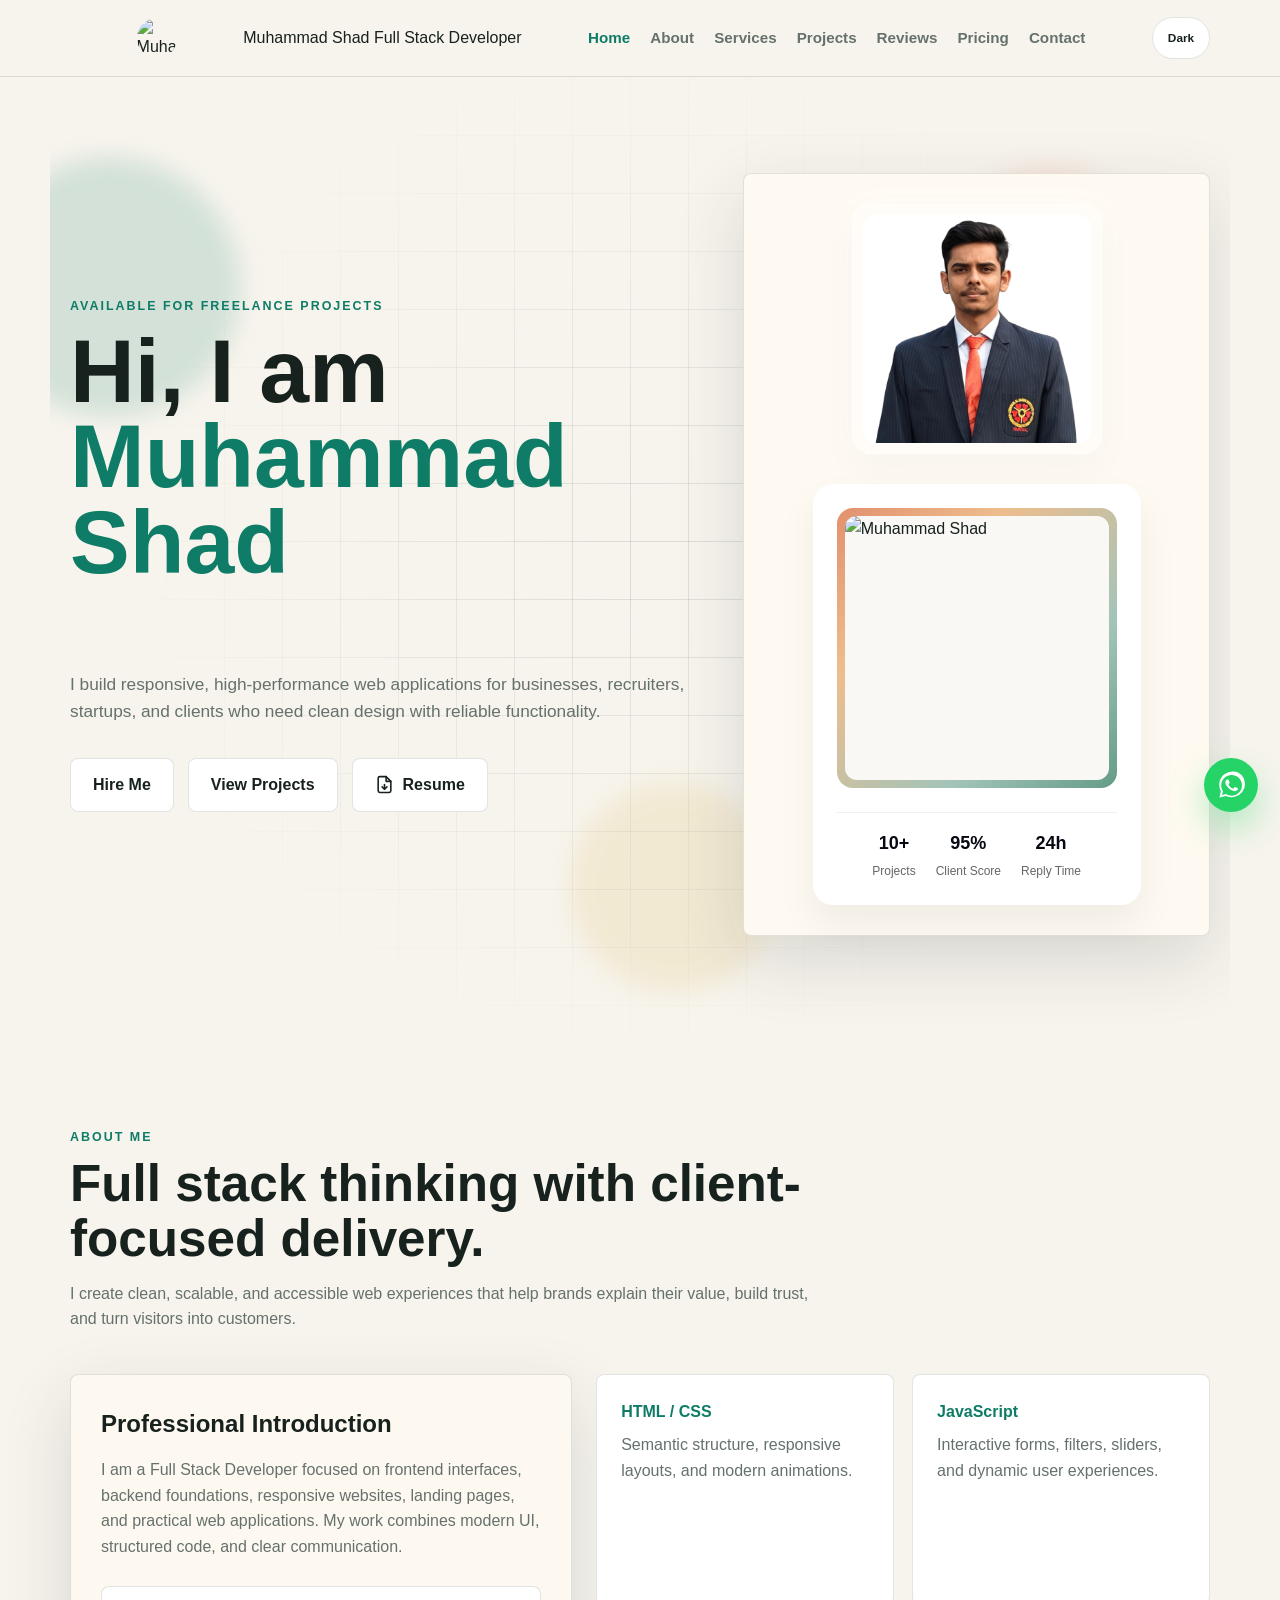
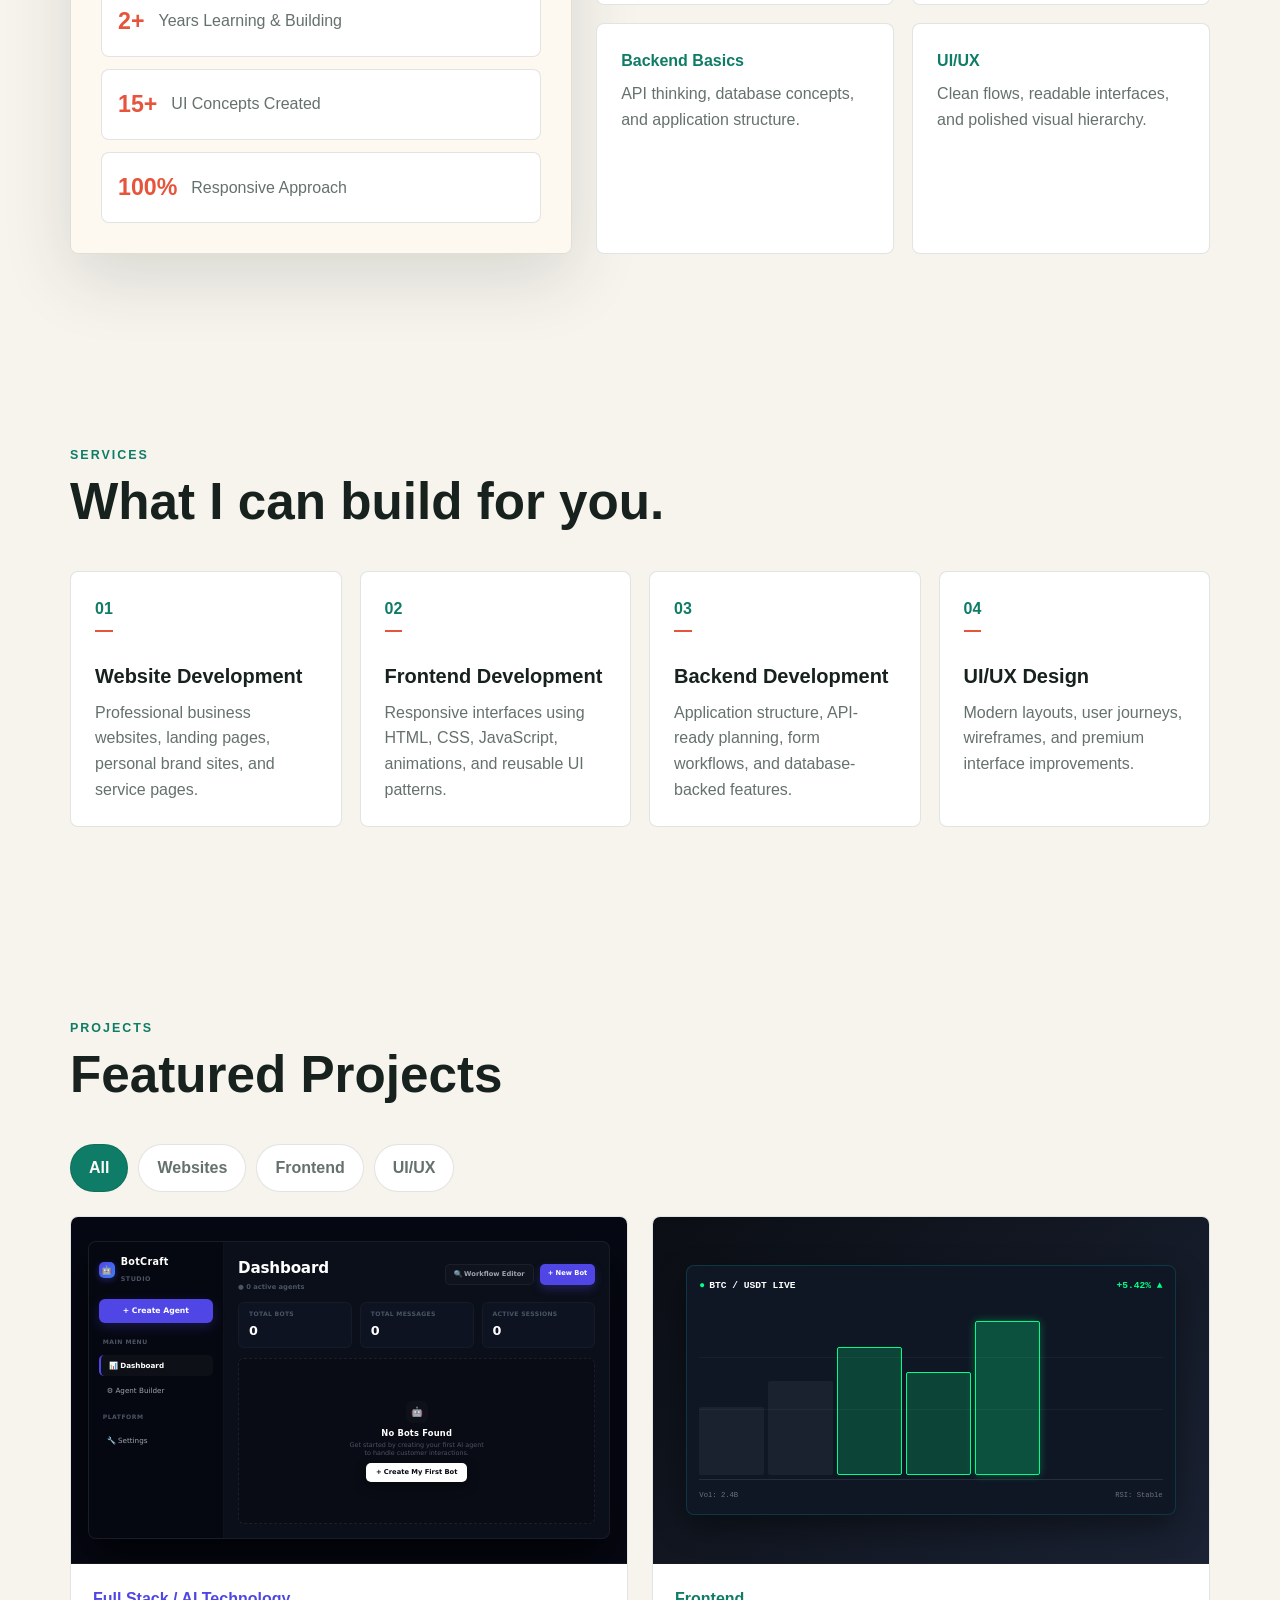
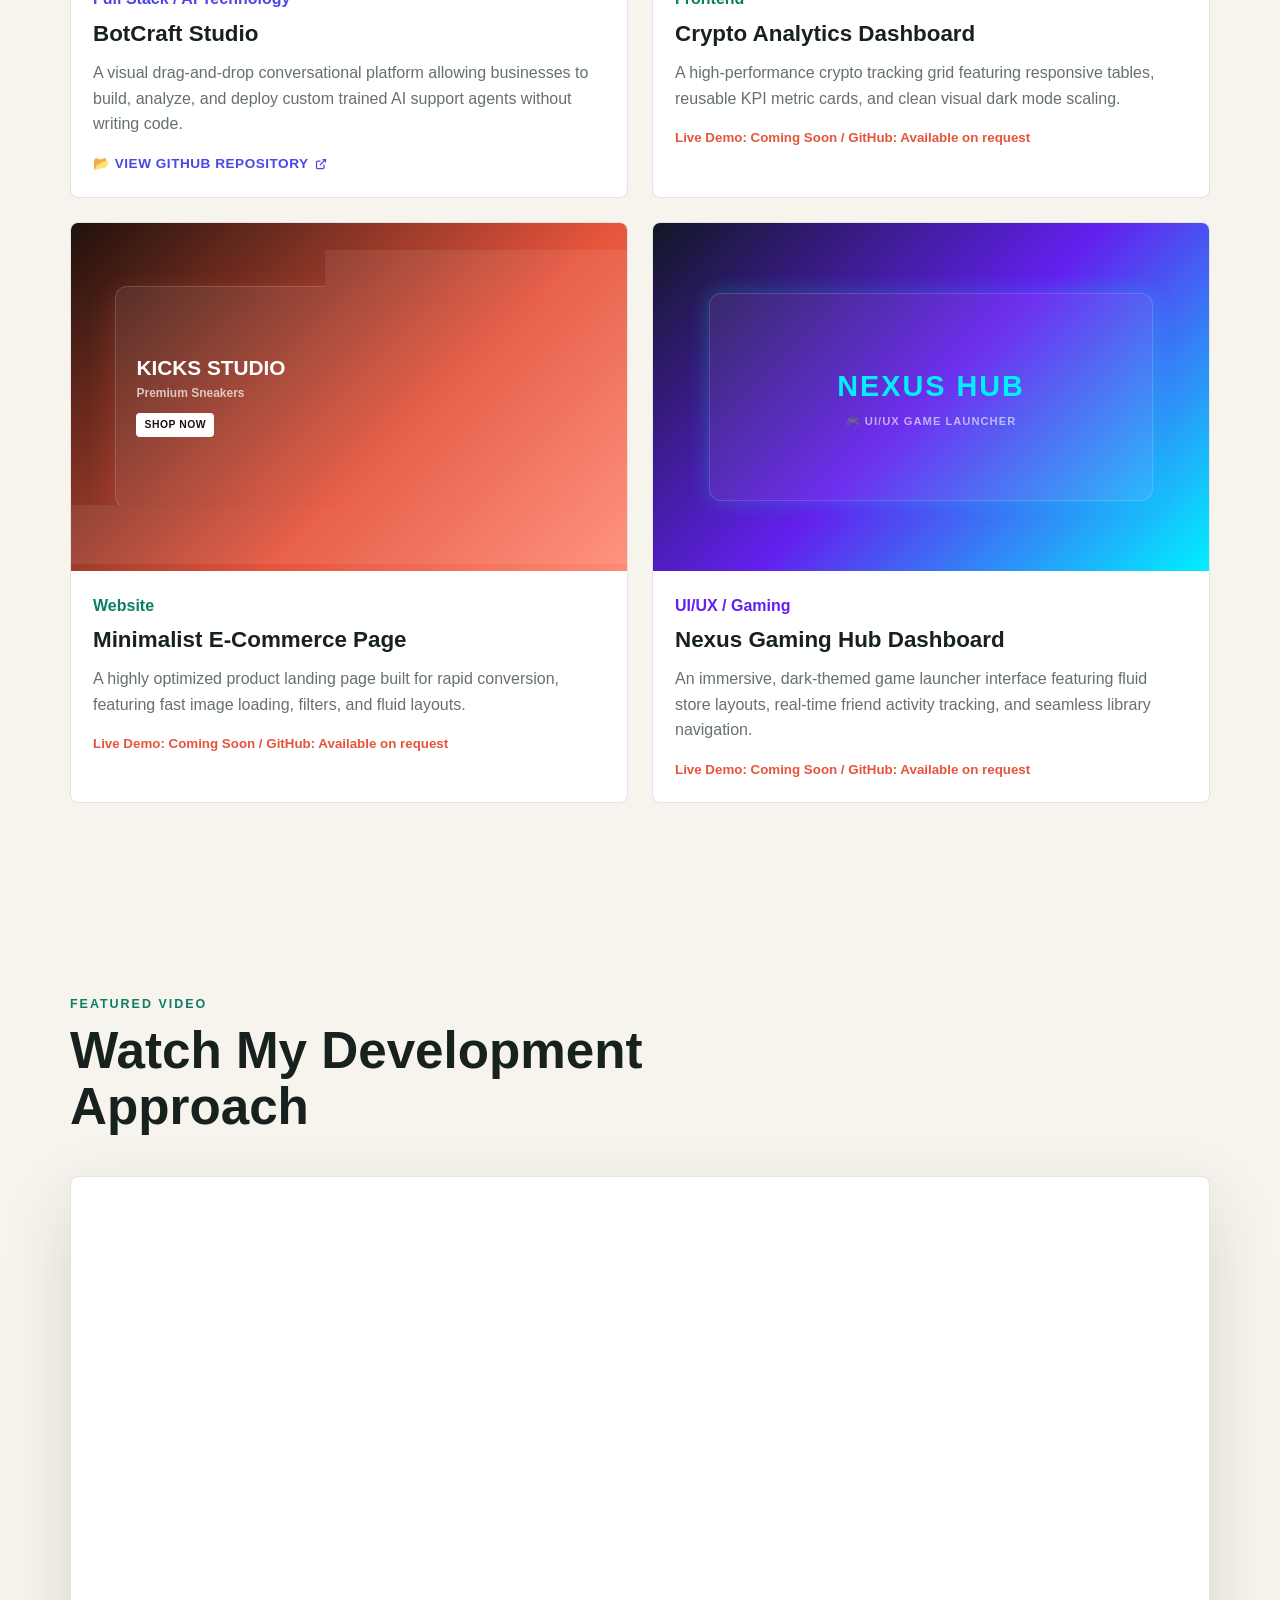
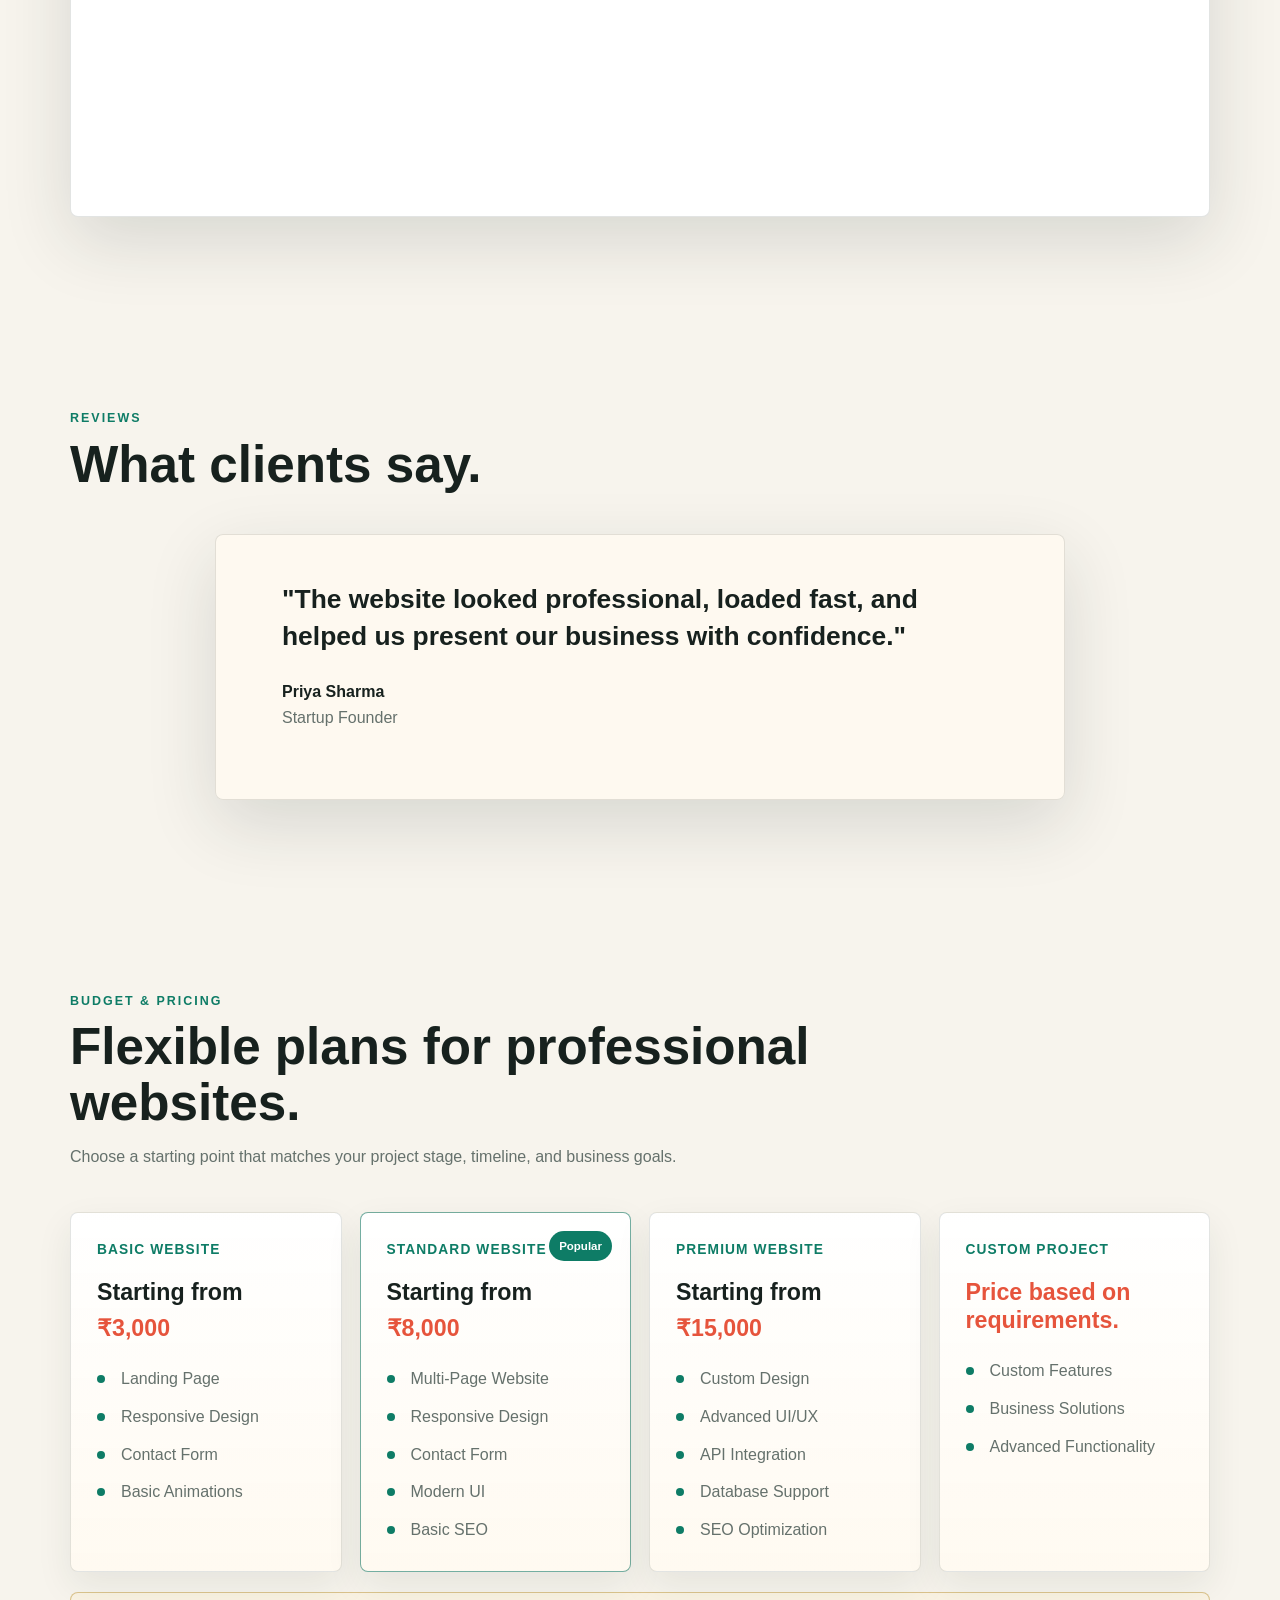
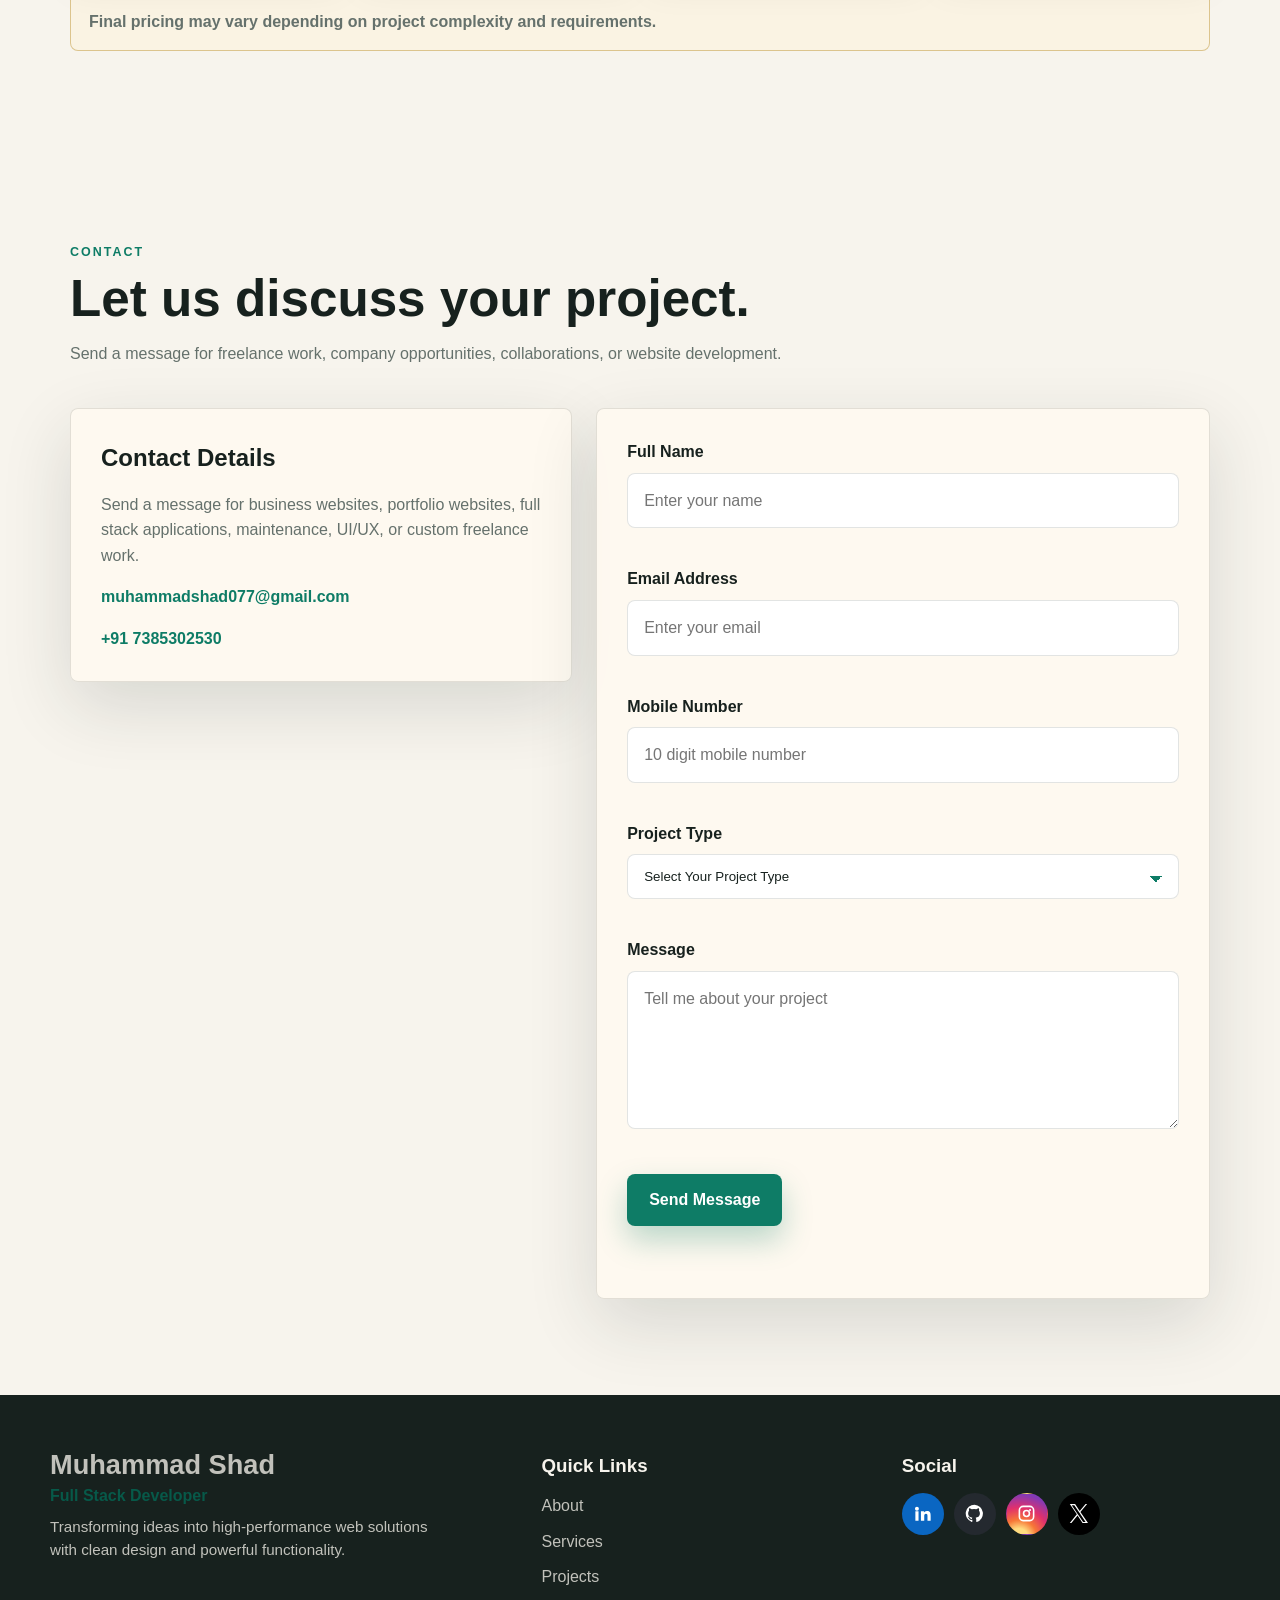
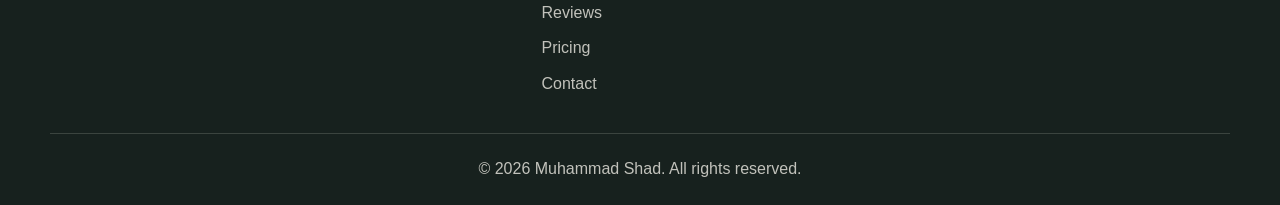
==== commit 299cbcbe: "clean structural fix for top left logo and right gradient profile vector" ====
--- a/index.html
+++ b/index.html
@@ -14,13 +14,15 @@
   
   <header class="site-header" id="top">
     <nav class="navbar" aria-label="Primary navigation">
-      <a href="index.html" class="brand-logo active" aria-label="Muhammad Shad home page">
-        <img src="Shad Photo.jpg" alt="Muhammad Shad" style="width: 100% !important; height: 100% !important; object-fit: cover !important; border-radius: 12px !important; display: block !important; background-color: #faf8f5 !important;">
-        <span>
-          <strong>Muhammad Shad</strong>
-          <small>Full Stack Developer</small>
-        </span>
-      </a>
+      <a href="index.html" class="logo"></a>
+
+  <!-- Top left ki round photo ka original structure dobara restore kar diya -->
+ <img src="assets/images/profile.png" alt="Muhammad Shad" style="width: 40px !important; height: 40px !important; border-radius: 50% !important; object-fit: cover !important;">
+  <div class="logo-text">
+    <span class="logo-name">Muhammad Shad</span>
+    <span class="logo-title">Full Stack Developer</span>
+  </div>
+</a>
 
       <button class="nav-toggle" id="navToggle" type="button" aria-label="Open navigation menu" aria-expanded="false">
         <span></span>
@@ -82,13 +84,20 @@
           </div>
         </div>
 
-        <div style="background: #ffffff !important; border-radius: 20px !important; padding: 24px !important; box-shadow: 0 20px 40px rgba(0, 0, 0, 0.06) !important; display: flex !important; flex-direction: column !important; align-items: center !important; width: fit-content !important; margin: 0 auto !important;">
+        <!-- ===================================================================== -->
+          <!-- ⚡ SINGLE MASTER SQUARE GRADIENT PROFILE COMPONENT                    -->
+          <!-- ===================================================================== -->
+          <div style="background: #ffffff !important; border-radius: 20px !important; padding: 24px !important; box-shadow: 0 20px 40px rgba(0, 0, 0, 0.06) !important; display: flex !important; flex-direction: column !important; align-items: center !important; width: fit-content !important; margin: 0 auto !important;">
             
+            <!-- Perfect Premium Square Border Gradient Box Wrapper -->
             <div style="position: relative !important; width: 280px !important; height: 280px !important; display: flex !important; align-items: center !important; justify-content: center !important; border-radius: 16px !important; padding: 8px !important; background: linear-gradient(135deg, #e2906d 0%, #eebd8d 30%, #a2c4b9 70%, #639c87 100%) !important; box-sizing: border-box !important;">
               
+              <!-- AAPKI REAL PHOTO BOUNDARY KE ANDAR PERFECT FIT -->
               <img src="Shad Photo.jpg" alt="Muhammad Shad" style="width: 100% !important; height: 100% !important; object-fit: cover !important; border-radius: 12px !important; display: block !important; background-color: #faf8f5 !important;">
-            </div>
-
+            
+            </div>
+
+            <!-- Stats Block (Strictly Preserved Integrity) -->
             <div class="hero-stats" style="margin-top: 24px !important; display: flex !important; gap: 20px !important; justify-content: center !important; width: 100% !important; border-top: 1px solid #f0f0f0 !important; padding-top: 16px !important;">
               <div class="stat-item" style="text-align: center !important;">
                 <strong style="display: block !important; font-size: 18px !important; color: #060813 !important;">10+</strong>
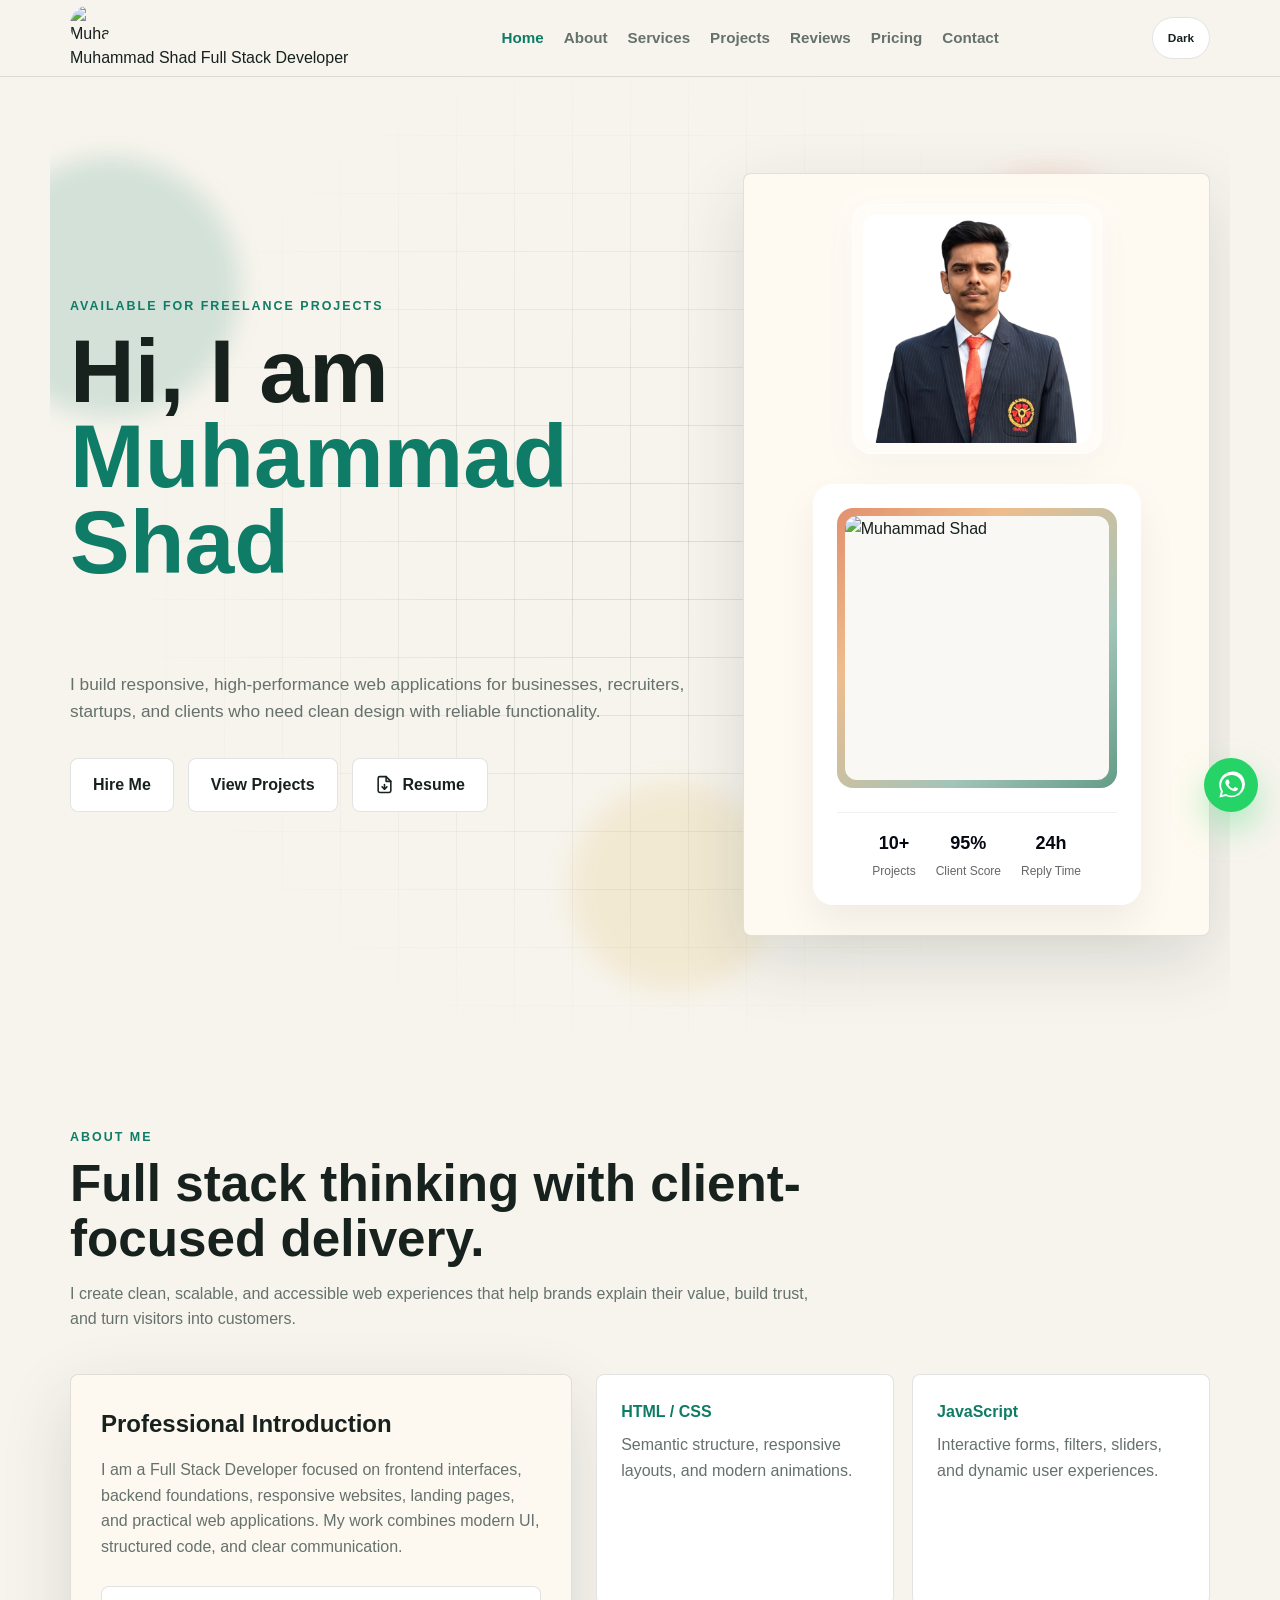
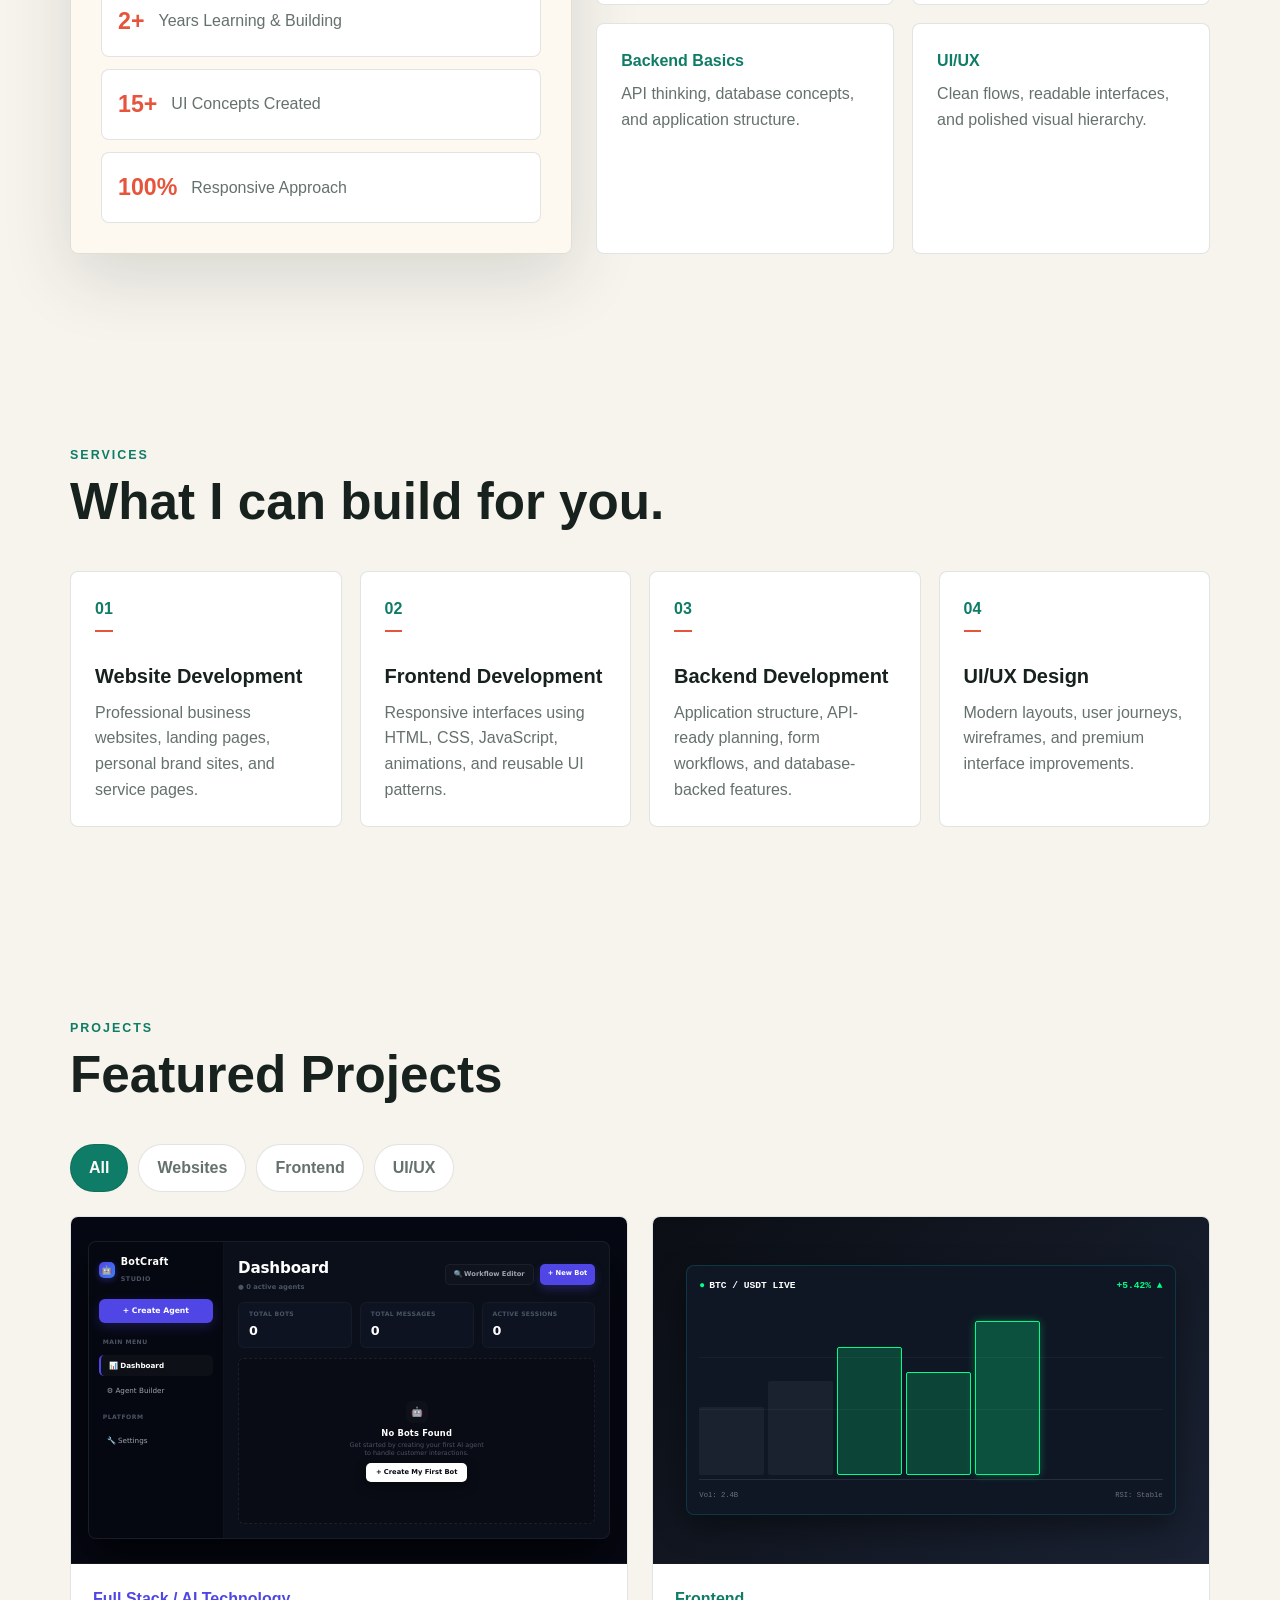
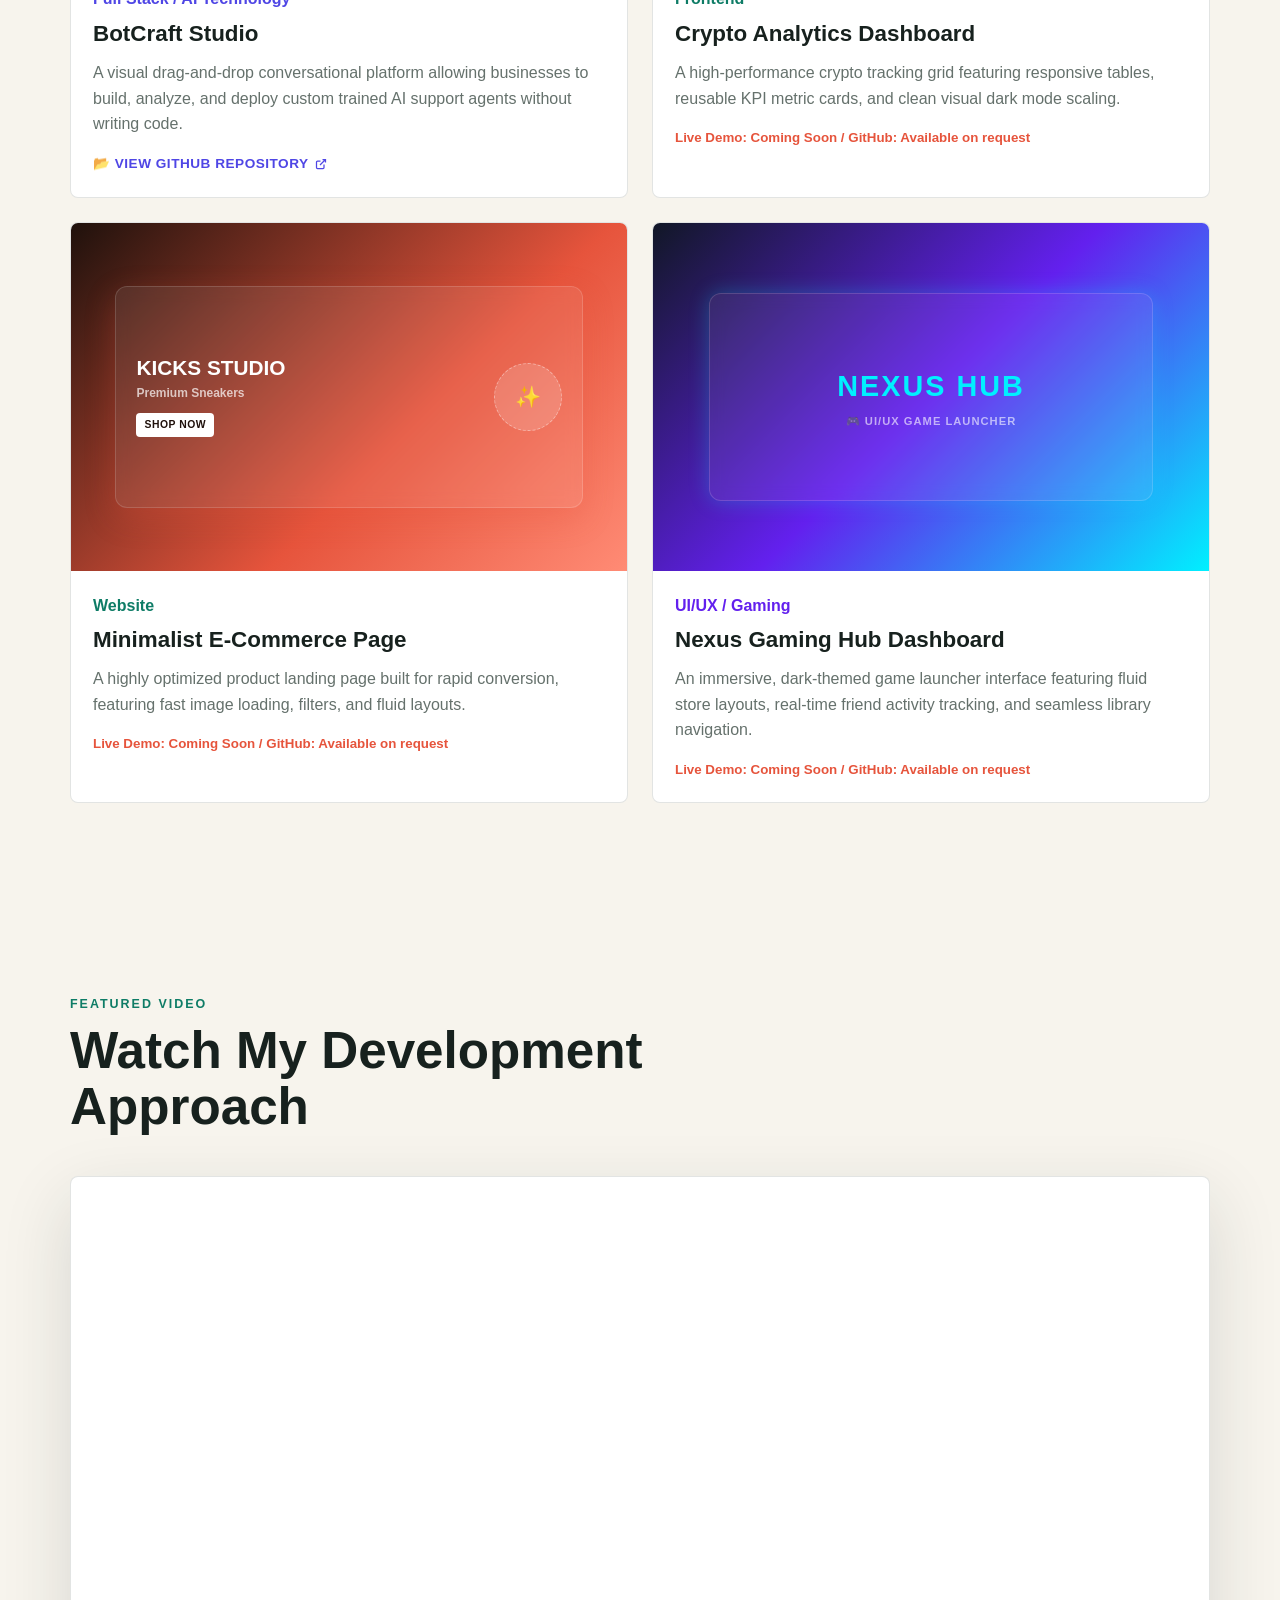
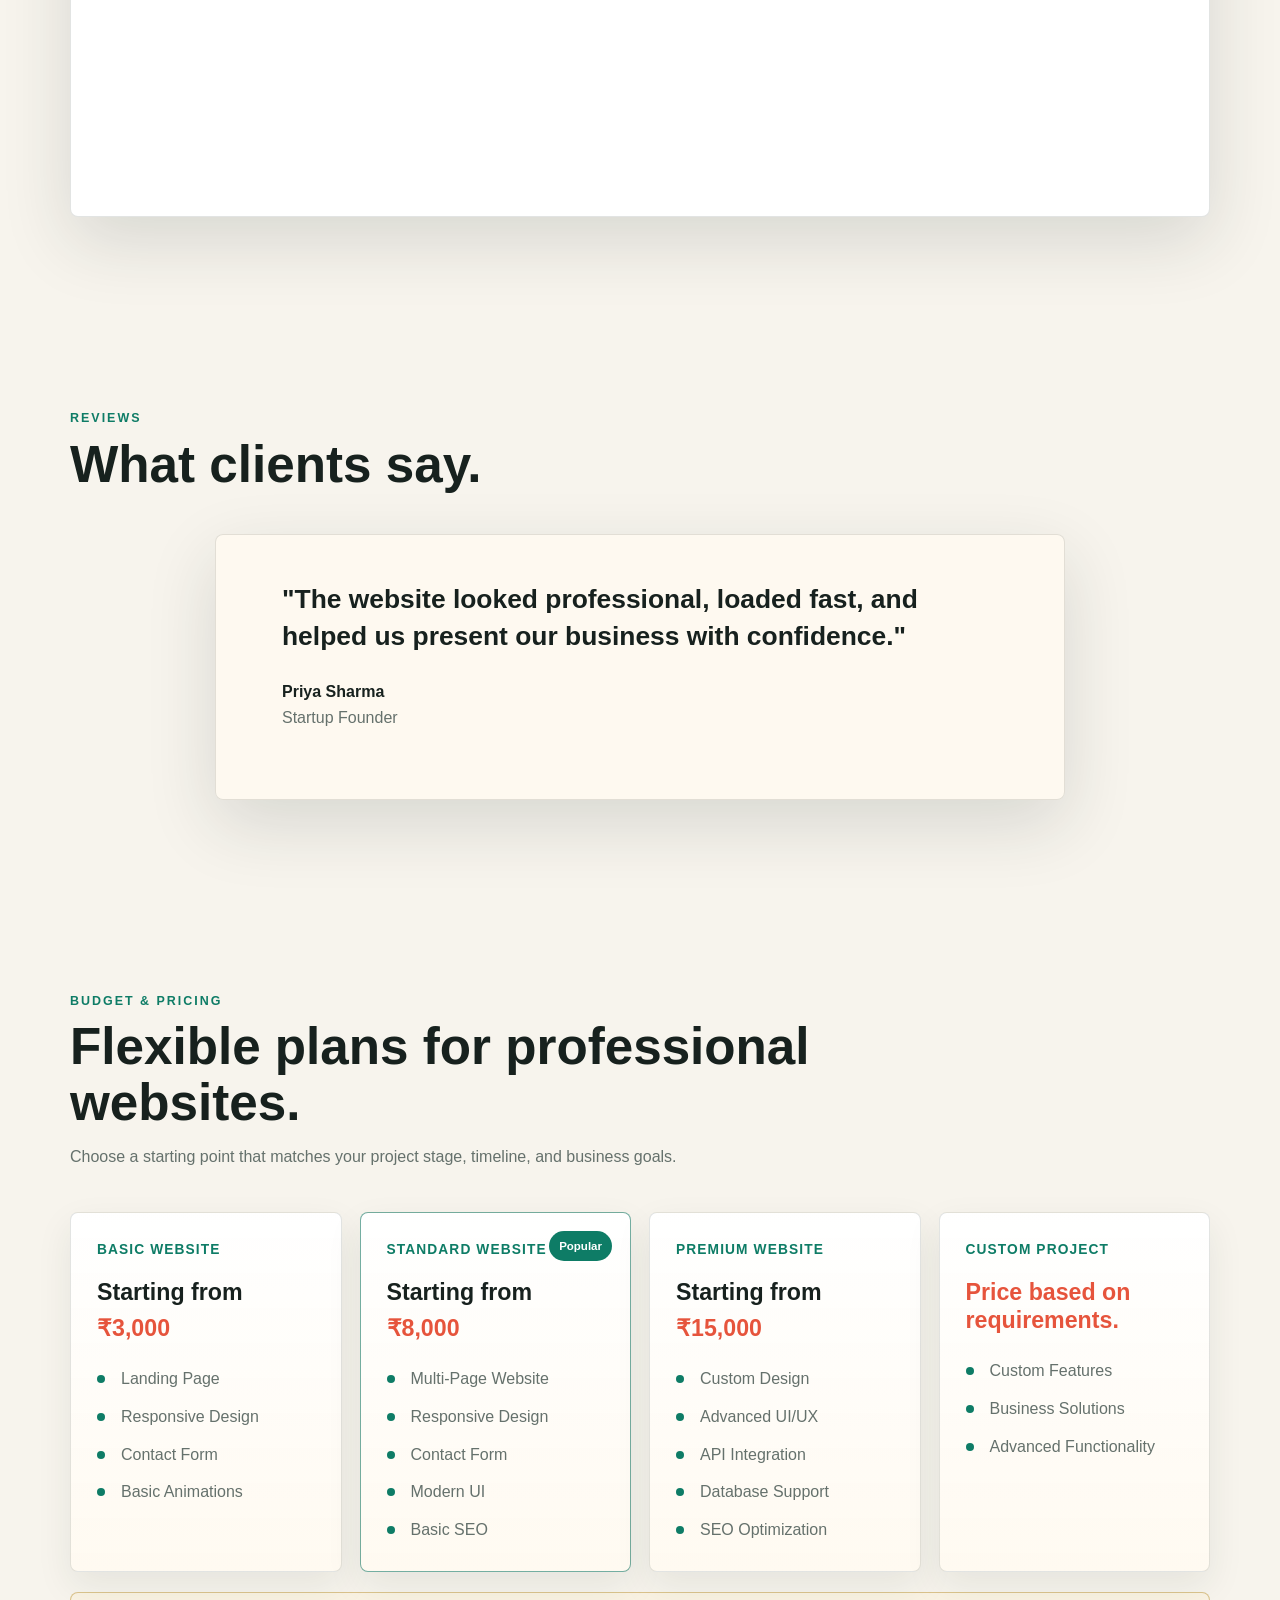
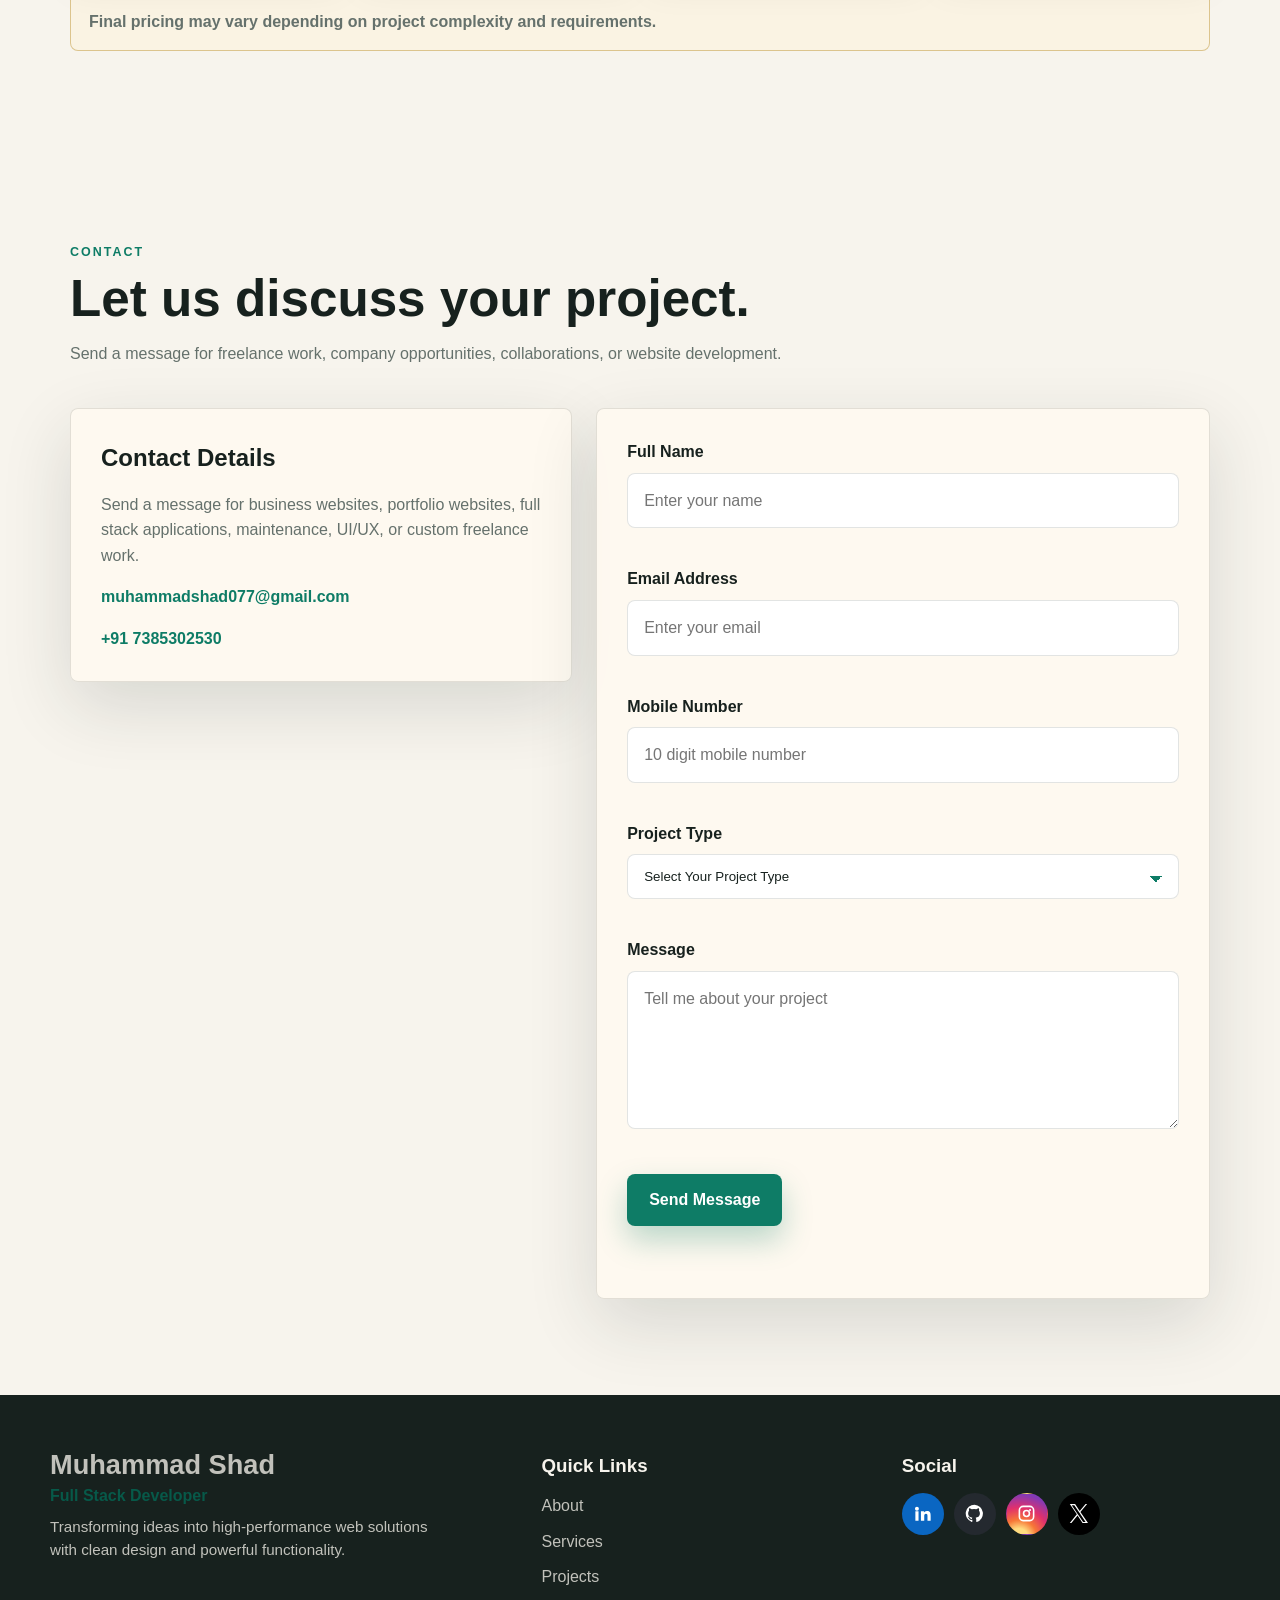
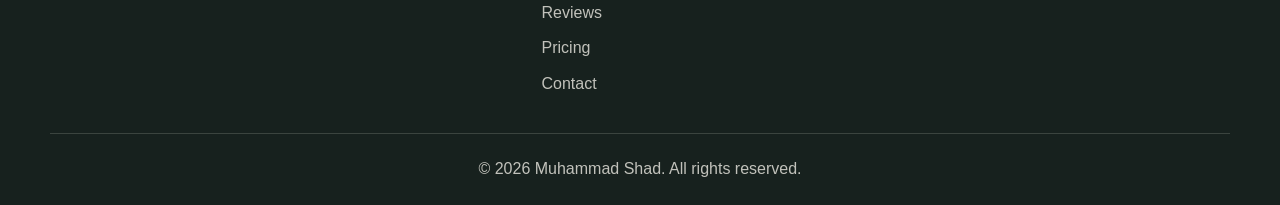
==== commit 9b472a6a: "clean structural fix for top left logo and right gradient profile vector" ====
--- a/index.html
+++ b/index.html
@@ -14,10 +14,9 @@
   
   <header class="site-header" id="top">
     <nav class="navbar" aria-label="Primary navigation">
-      <a href="index.html" class="logo"></a>
-
+      <a href="#home" class="logo">
   <!-- Top left ki round photo ka original structure dobara restore kar diya -->
- <img src="assets/images/profile.png" alt="Muhammad Shad" style="width: 40px !important; height: 40px !important; border-radius: 50% !important; object-fit: cover !important;">
+  <img src="assets/images/profile.png" alt="Muhammad Shad" style="width: 40px !important; height: 40px !important; border-radius: 50% !important; object-fit: cover !important;">
   <div class="logo-text">
     <span class="logo-name">Muhammad Shad</span>
     <span class="logo-title">Full Stack Developer</span>
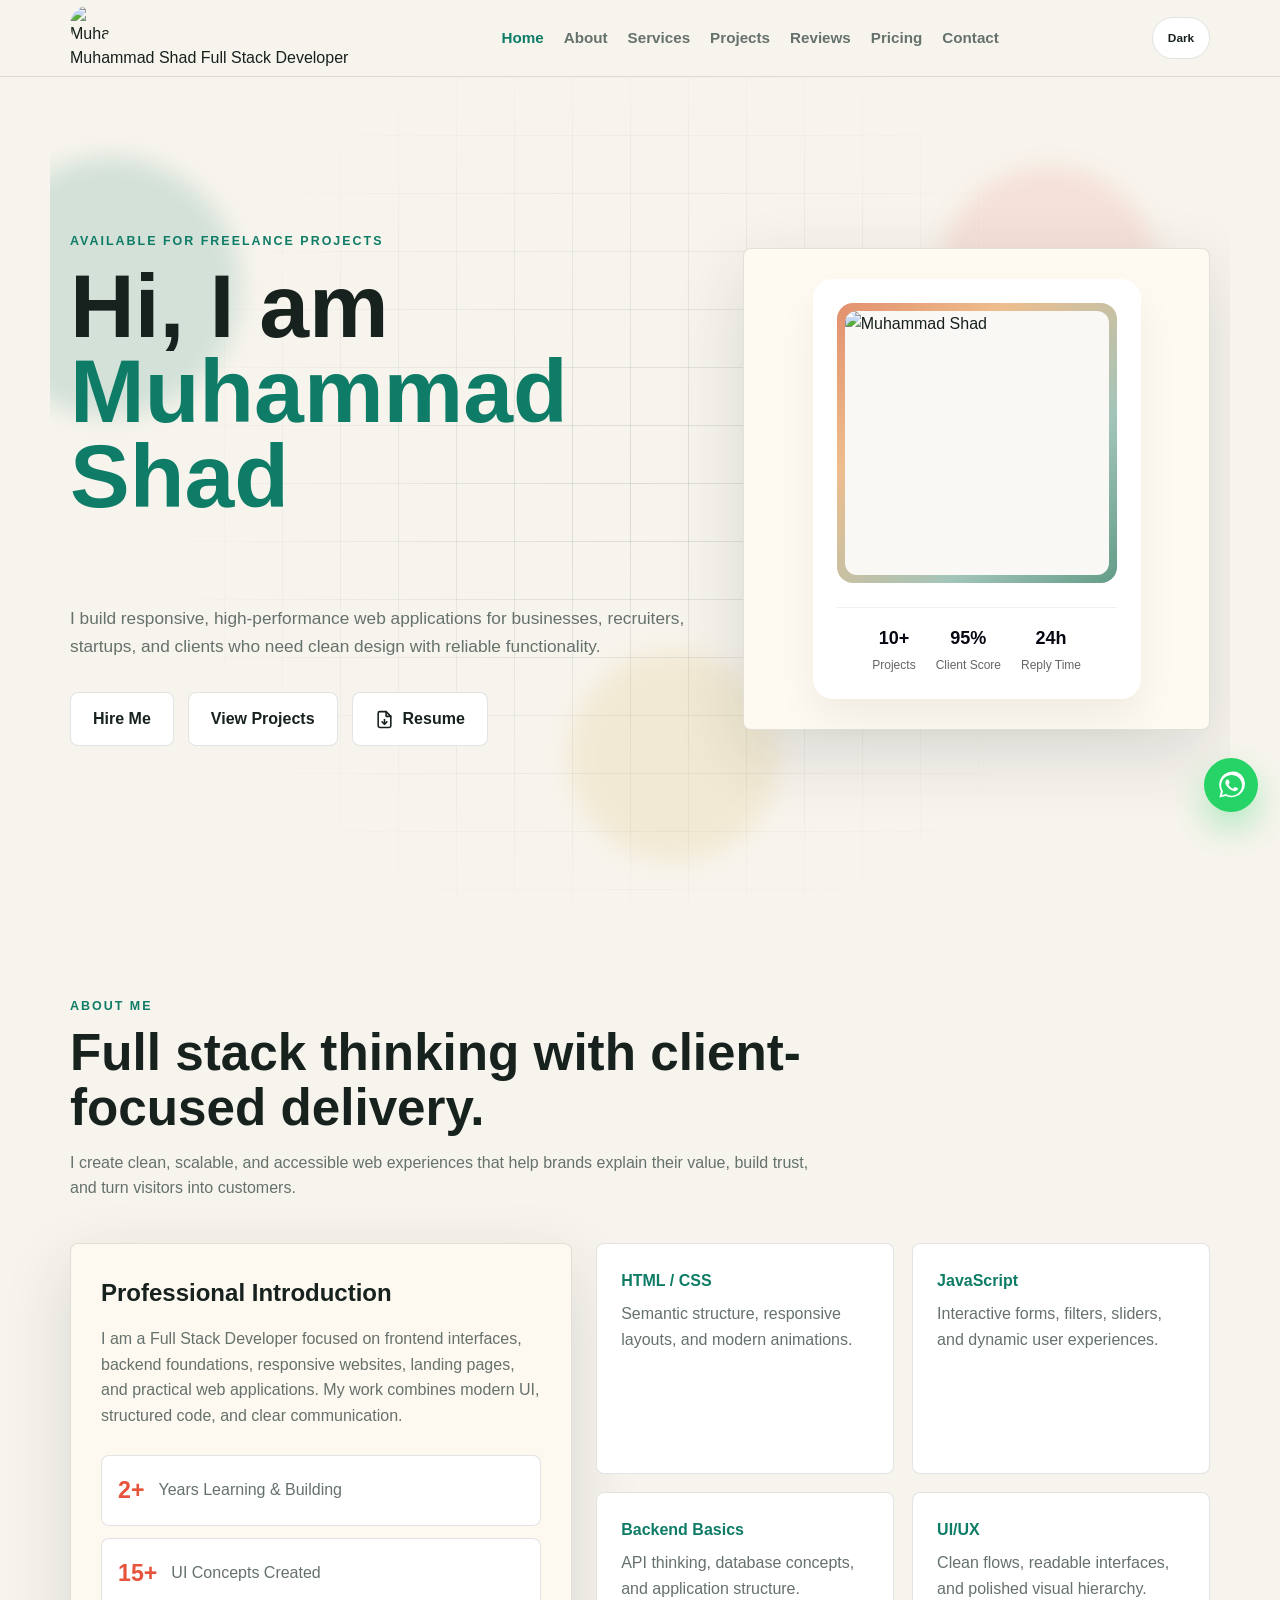
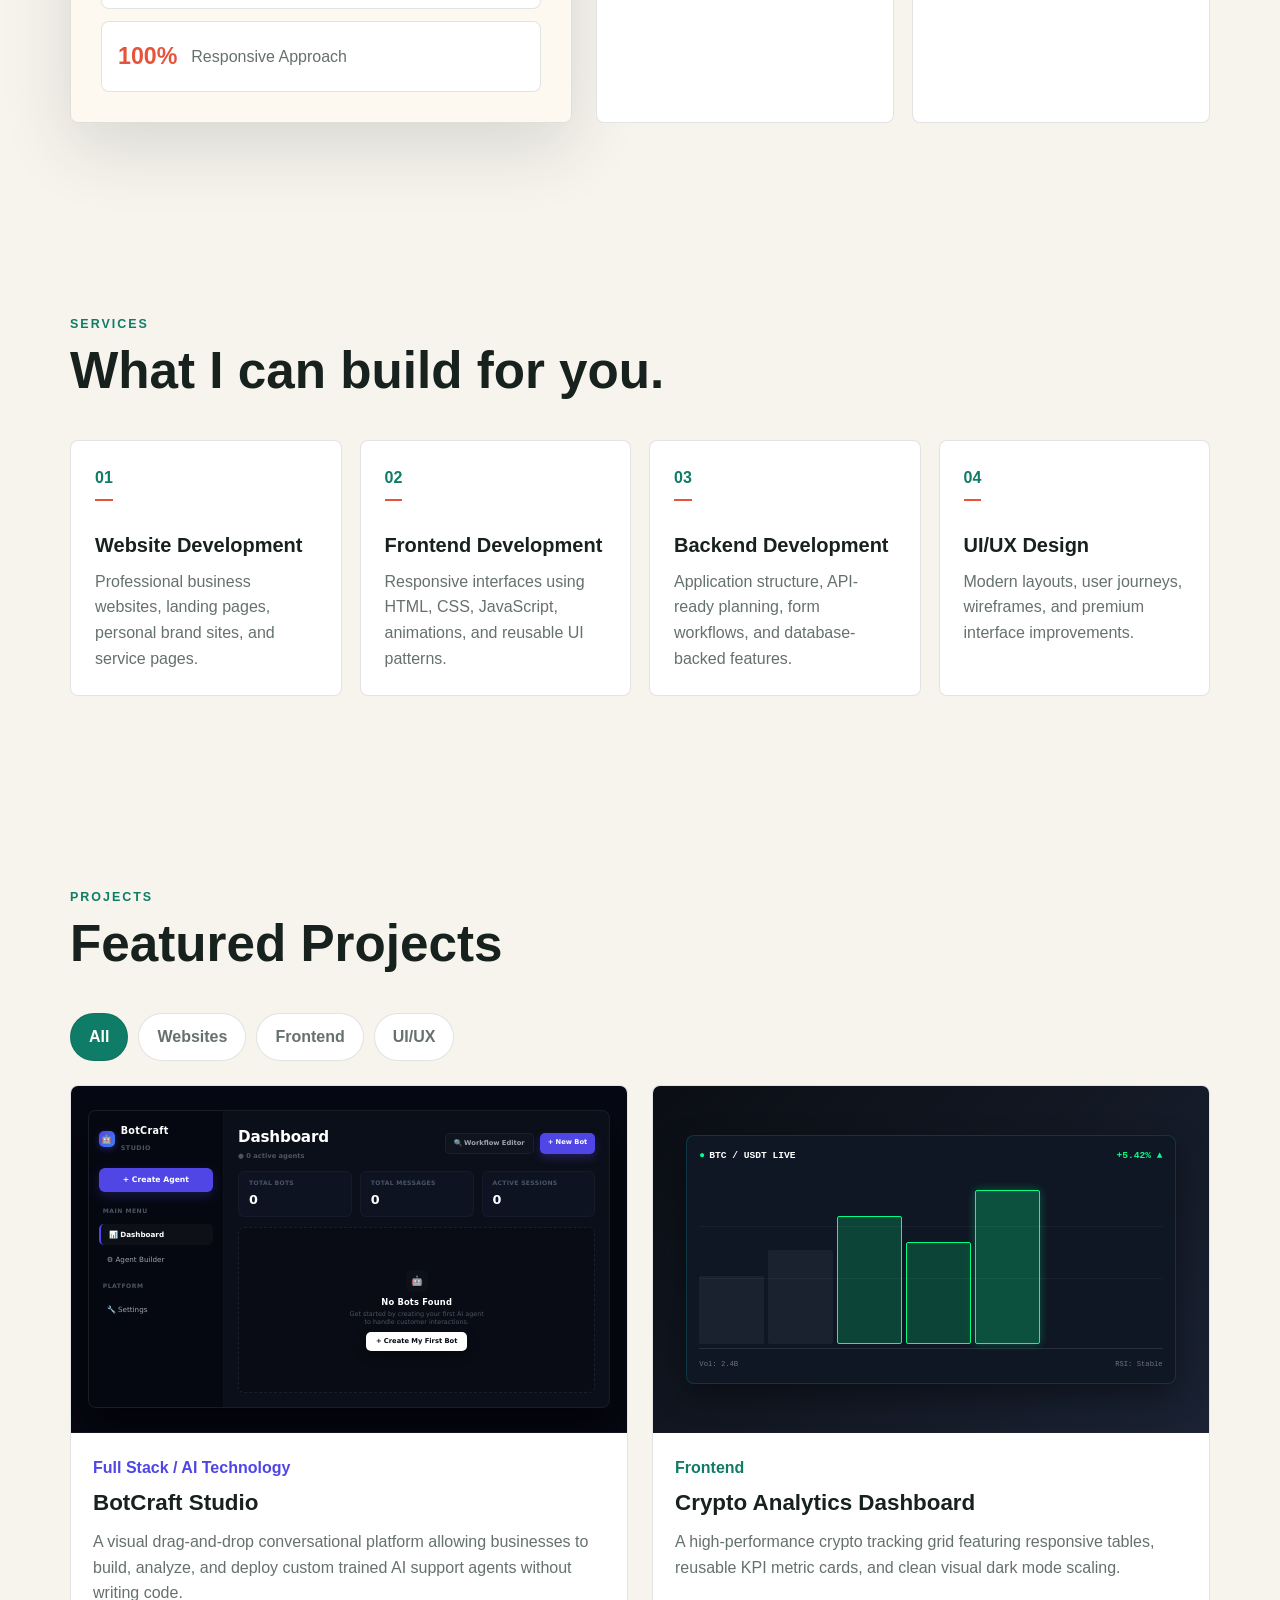
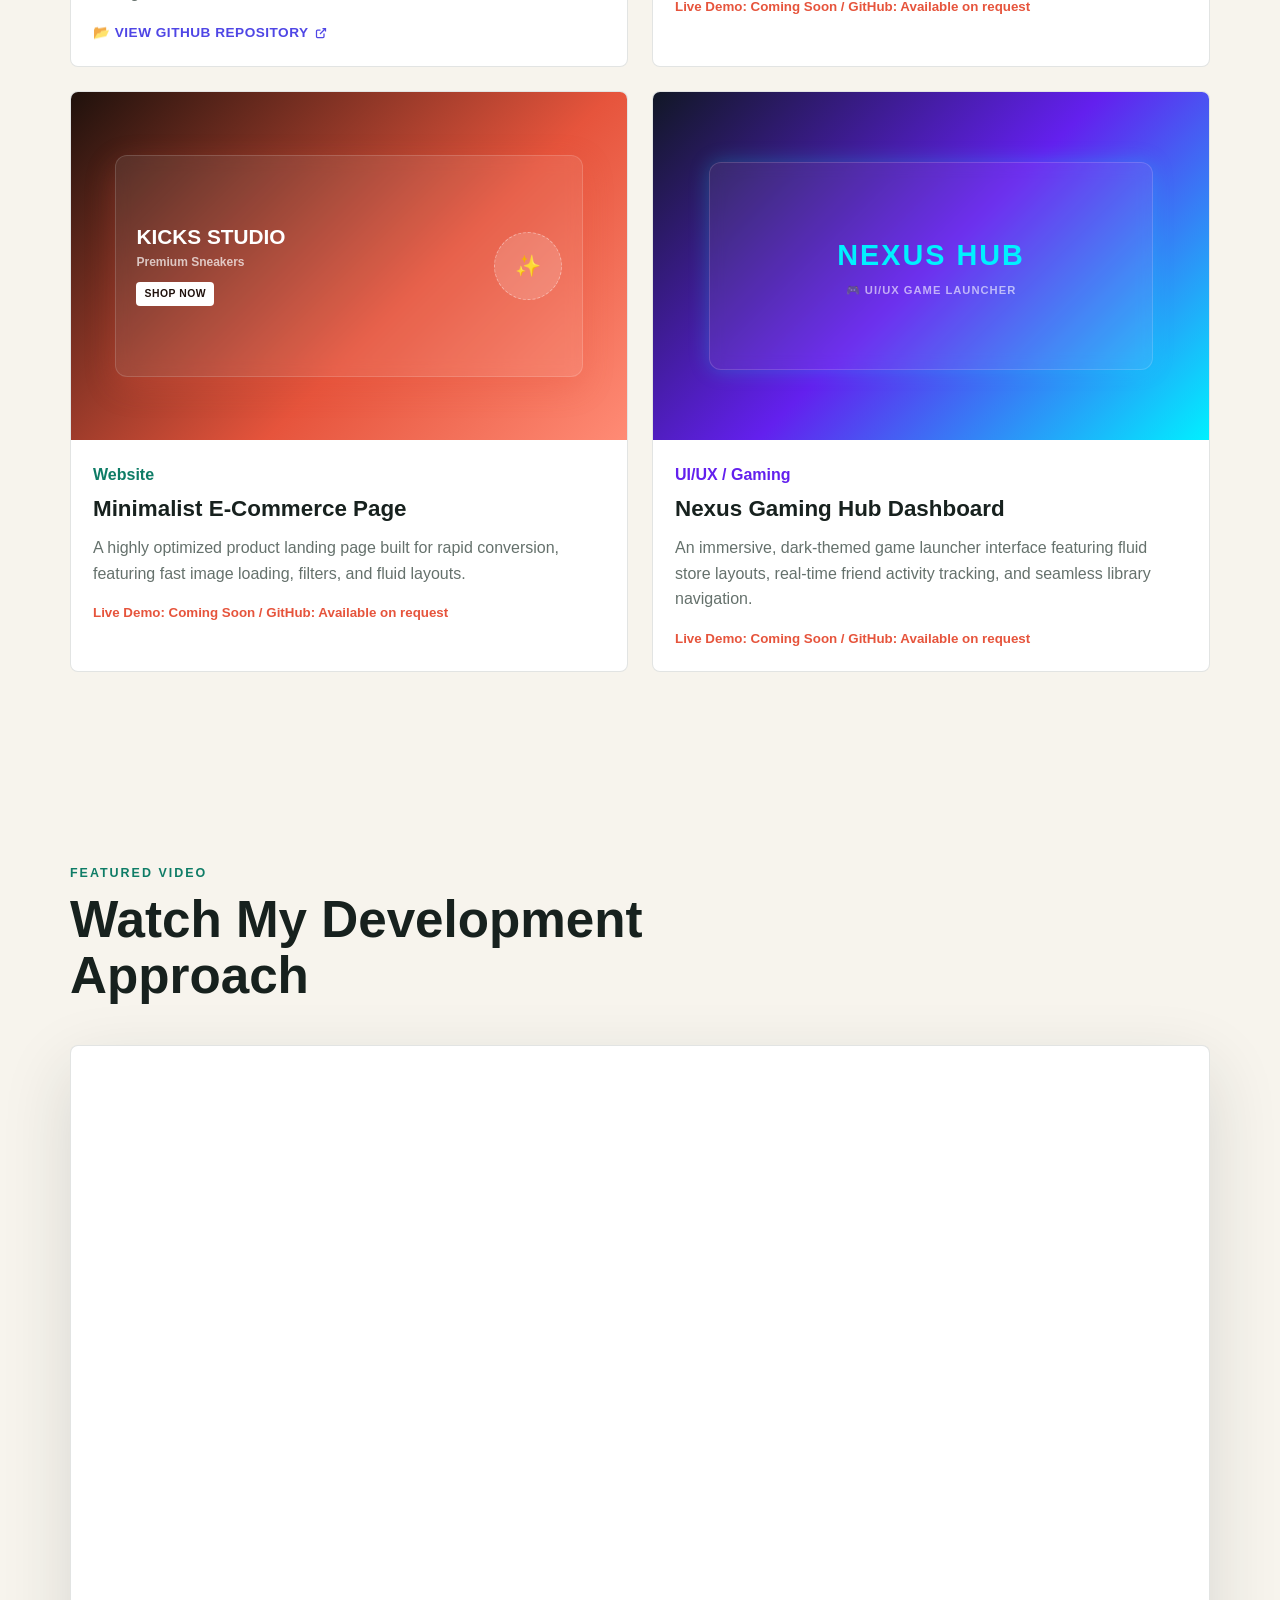
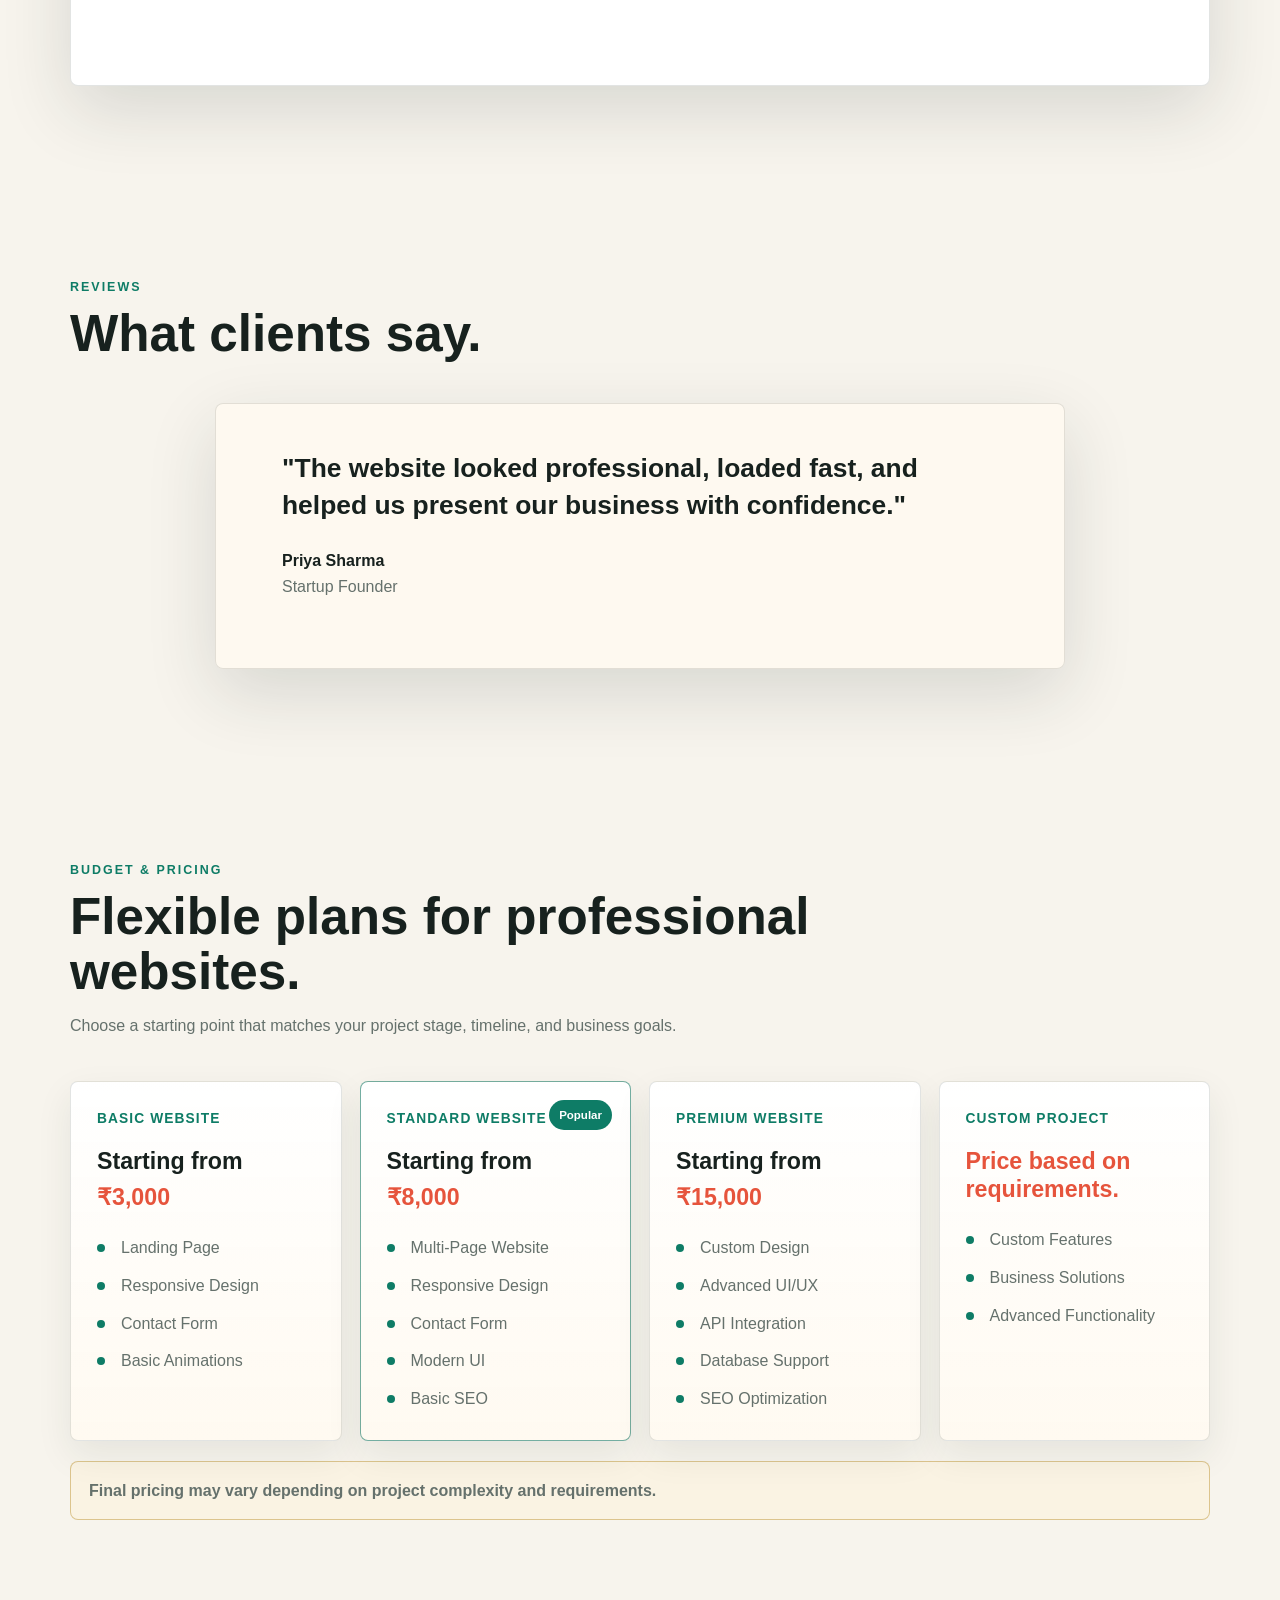
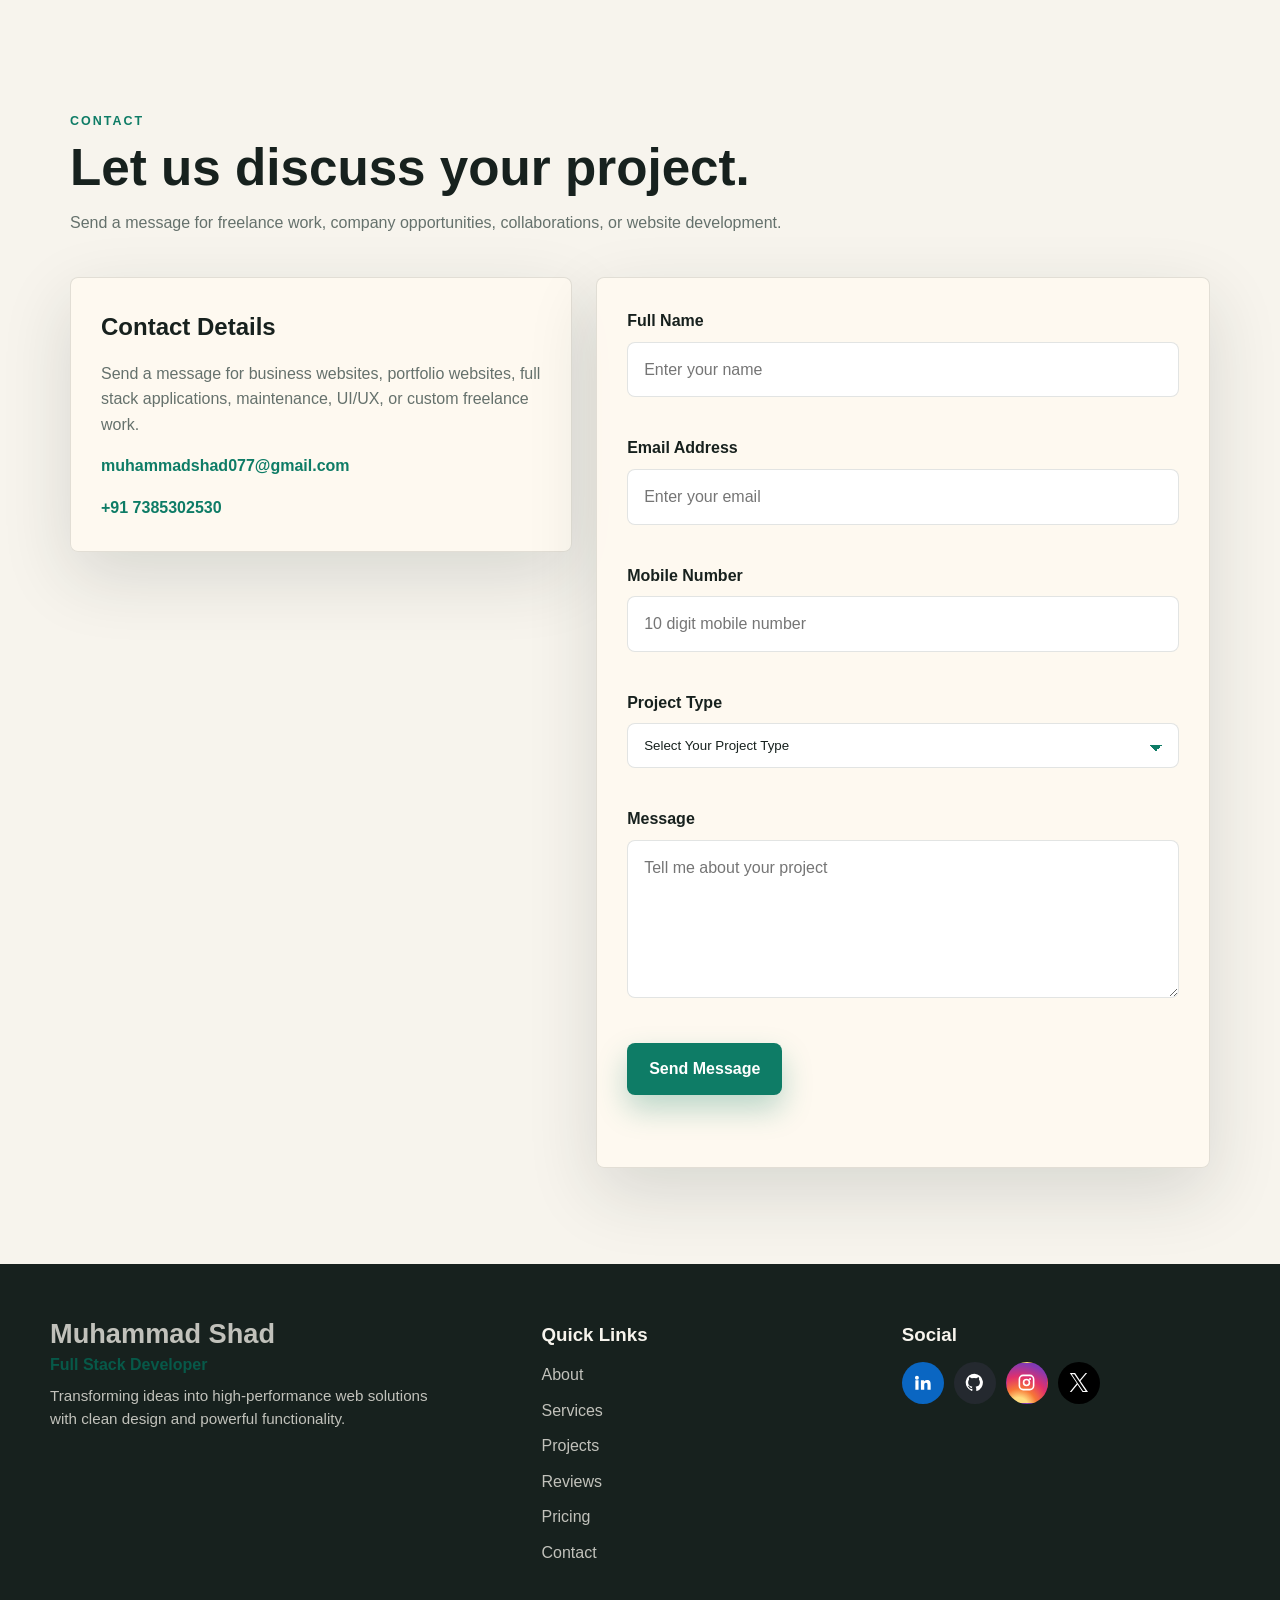
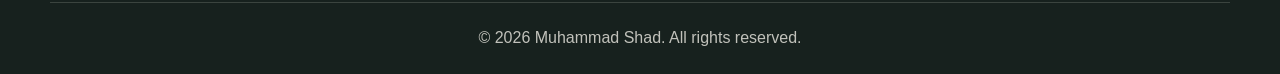
==== commit 5358ed1e: "successfully removed duplicate asset wrappers and fixed header logo flow" ====
--- a/index.html
+++ b/index.html
@@ -15,13 +15,12 @@
   <header class="site-header" id="top">
     <nav class="navbar" aria-label="Primary navigation">
       <a href="#home" class="logo">
-  <!-- Top left ki round photo ka original structure dobara restore kar diya -->
-  <img src="assets/images/profile.png" alt="Muhammad Shad" style="width: 40px !important; height: 40px !important; border-radius: 50% !important; object-fit: cover !important;">
-  <div class="logo-text">
-    <span class="logo-name">Muhammad Shad</span>
-    <span class="logo-title">Full Stack Developer</span>
-  </div>
-</a>
+        <img src="assets/images/profile.png" alt="Muhammad Shad" style="width: 40px !important; height: 40px !important; border-radius: 50% !important; object-fit: cover !important;">
+        <div class="logo-text">
+          <span class="logo-name">Muhammad Shad</span>
+          <span class="logo-title">Full Stack Developer</span>
+        </div>
+      </a>
 
       <button class="nav-toggle" id="navToggle" type="button" aria-label="Open navigation menu" aria-expanded="false">
         <span></span>
@@ -77,26 +76,15 @@
         </div>
       </div>
       <aside class="hero-card reveal" style="background: var(--surface); padding: 30px;" aria-label="Developer profile highlights">
-        <div style="width: 250px; height: 250px; border-radius: 20px; display: flex; align-items: center; justify-content: center; margin: 0 auto 30px; background: rgba(255, 255, 255, 0.45); backdrop-filter: blur(10px); -webkit-backdrop-filter: blur(10px); border: 1px solid rgba(255, 255, 255, 0.6); box-shadow: 0 12px 35px rgba(0,0,0,0.04), 0 0 25px rgba(255,255,255,0.85); transition: all 0.3s ease-in-out;">
-          <div style="width: 92%; height: 92%; border-radius: 14px; overflow: hidden !important; display: flex; align-items: center; justify-content: center; background: var(--surface-2);">
-            <img src="assets/shad-photo.png" alt="Muhammad Shad professional portrait" style="width: 100% !important; max-width: 100% !important; height: 100% !important; object-fit: cover !important; object-position: center top; display: block !important;">
-          </div>
-        </div>
-
-        <!-- ===================================================================== -->
-          <!-- ⚡ SINGLE MASTER SQUARE GRADIENT PROFILE COMPONENT                    -->
-          <!-- ===================================================================== -->
+
           <div style="background: #ffffff !important; border-radius: 20px !important; padding: 24px !important; box-shadow: 0 20px 40px rgba(0, 0, 0, 0.06) !important; display: flex !important; flex-direction: column !important; align-items: center !important; width: fit-content !important; margin: 0 auto !important;">
             
-            <!-- Perfect Premium Square Border Gradient Box Wrapper -->
             <div style="position: relative !important; width: 280px !important; height: 280px !important; display: flex !important; align-items: center !important; justify-content: center !important; border-radius: 16px !important; padding: 8px !important; background: linear-gradient(135deg, #e2906d 0%, #eebd8d 30%, #a2c4b9 70%, #639c87 100%) !important; box-sizing: border-box !important;">
               
-              <!-- AAPKI REAL PHOTO BOUNDARY KE ANDAR PERFECT FIT -->
               <img src="Shad Photo.jpg" alt="Muhammad Shad" style="width: 100% !important; height: 100% !important; object-fit: cover !important; border-radius: 12px !important; display: block !important; background-color: #faf8f5 !important;">
             
             </div>
 
-            <!-- Stats Block (Strictly Preserved Integrity) -->
             <div class="hero-stats" style="margin-top: 24px !important; display: flex !important; gap: 20px !important; justify-content: center !important; width: 100% !important; border-top: 1px solid #f0f0f0 !important; padding-top: 16px !important;">
               <div class="stat-item" style="text-align: center !important;">
                 <strong style="display: block !important; font-size: 18px !important; color: #060813 !important;">10+</strong>
@@ -349,6 +337,7 @@
           allow="accelerometer; autoplay; clipboard-write; encrypted-media; gyroscope; picture-in-picture; web-share"
           referrerpolicy="strict-origin-when-cross-origin"
           allowfullscreen>
+         Rama
         </iframe>
       </div>
     </section>
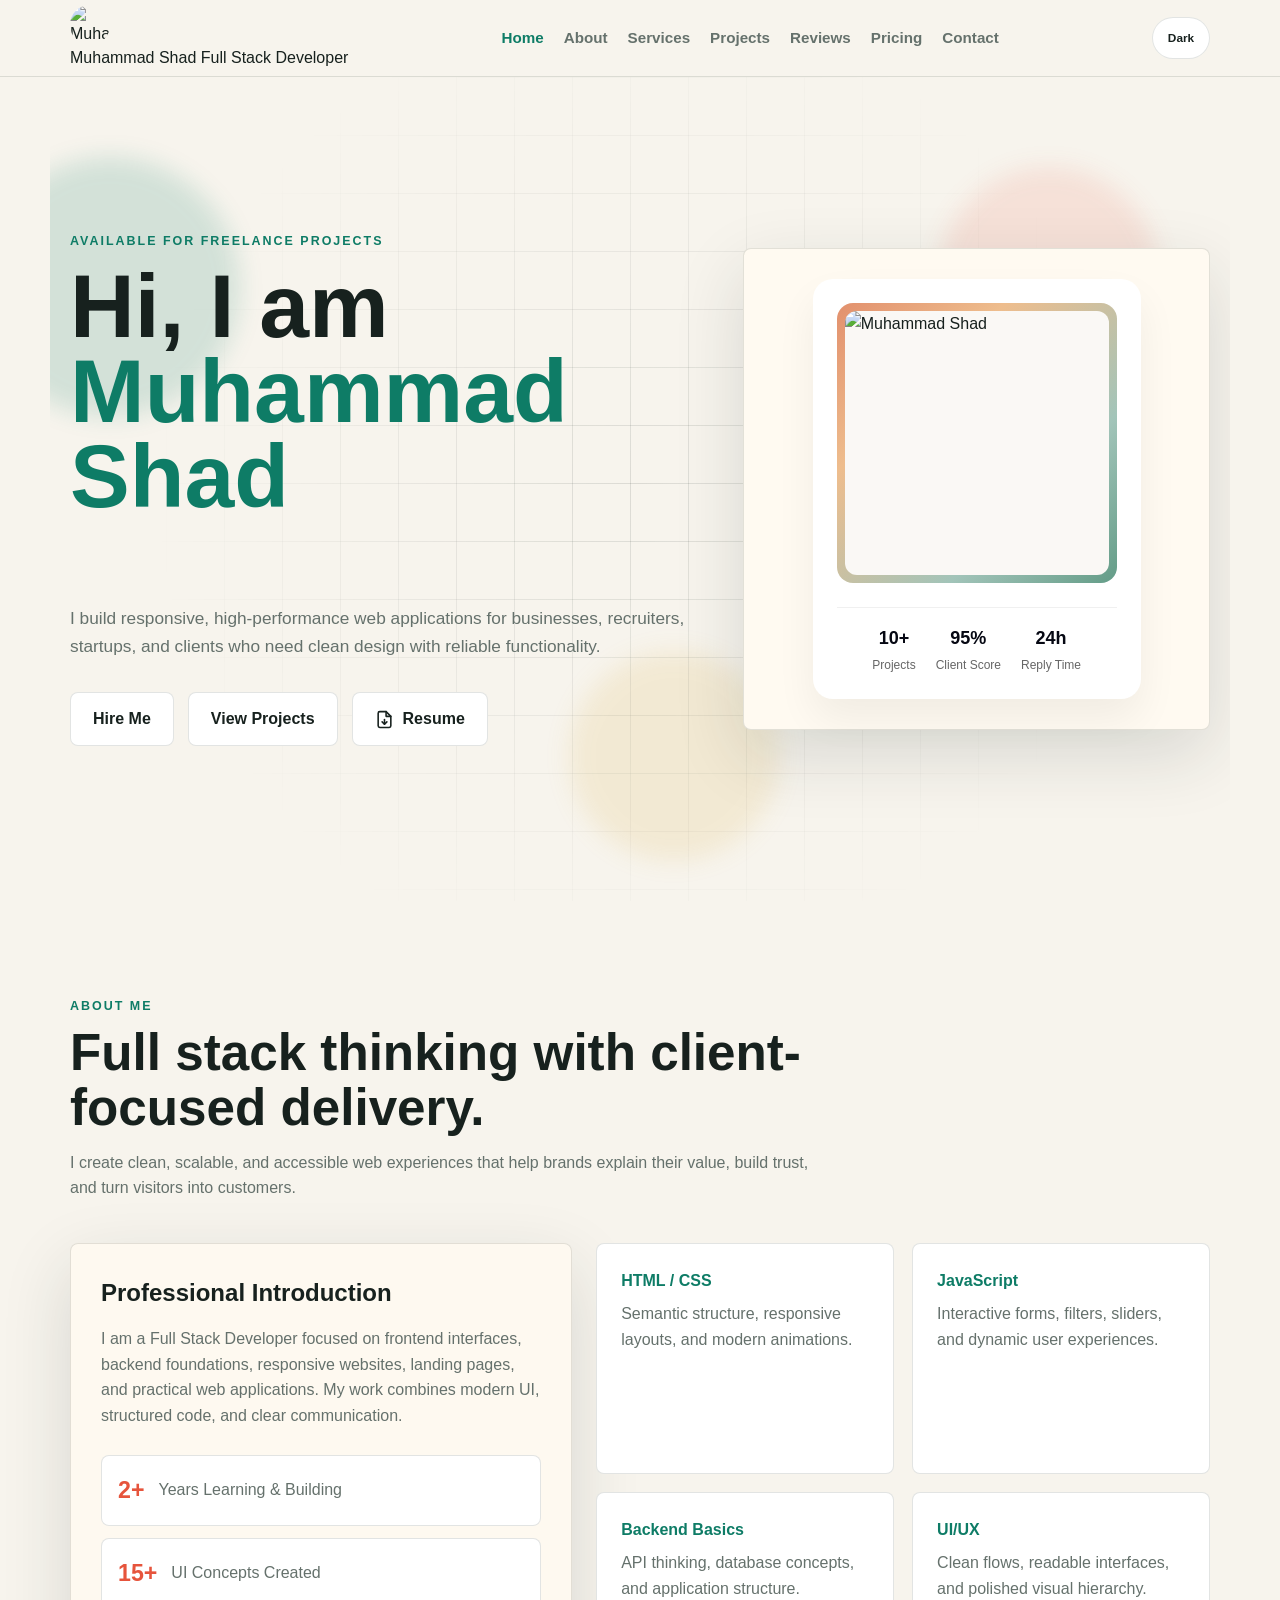
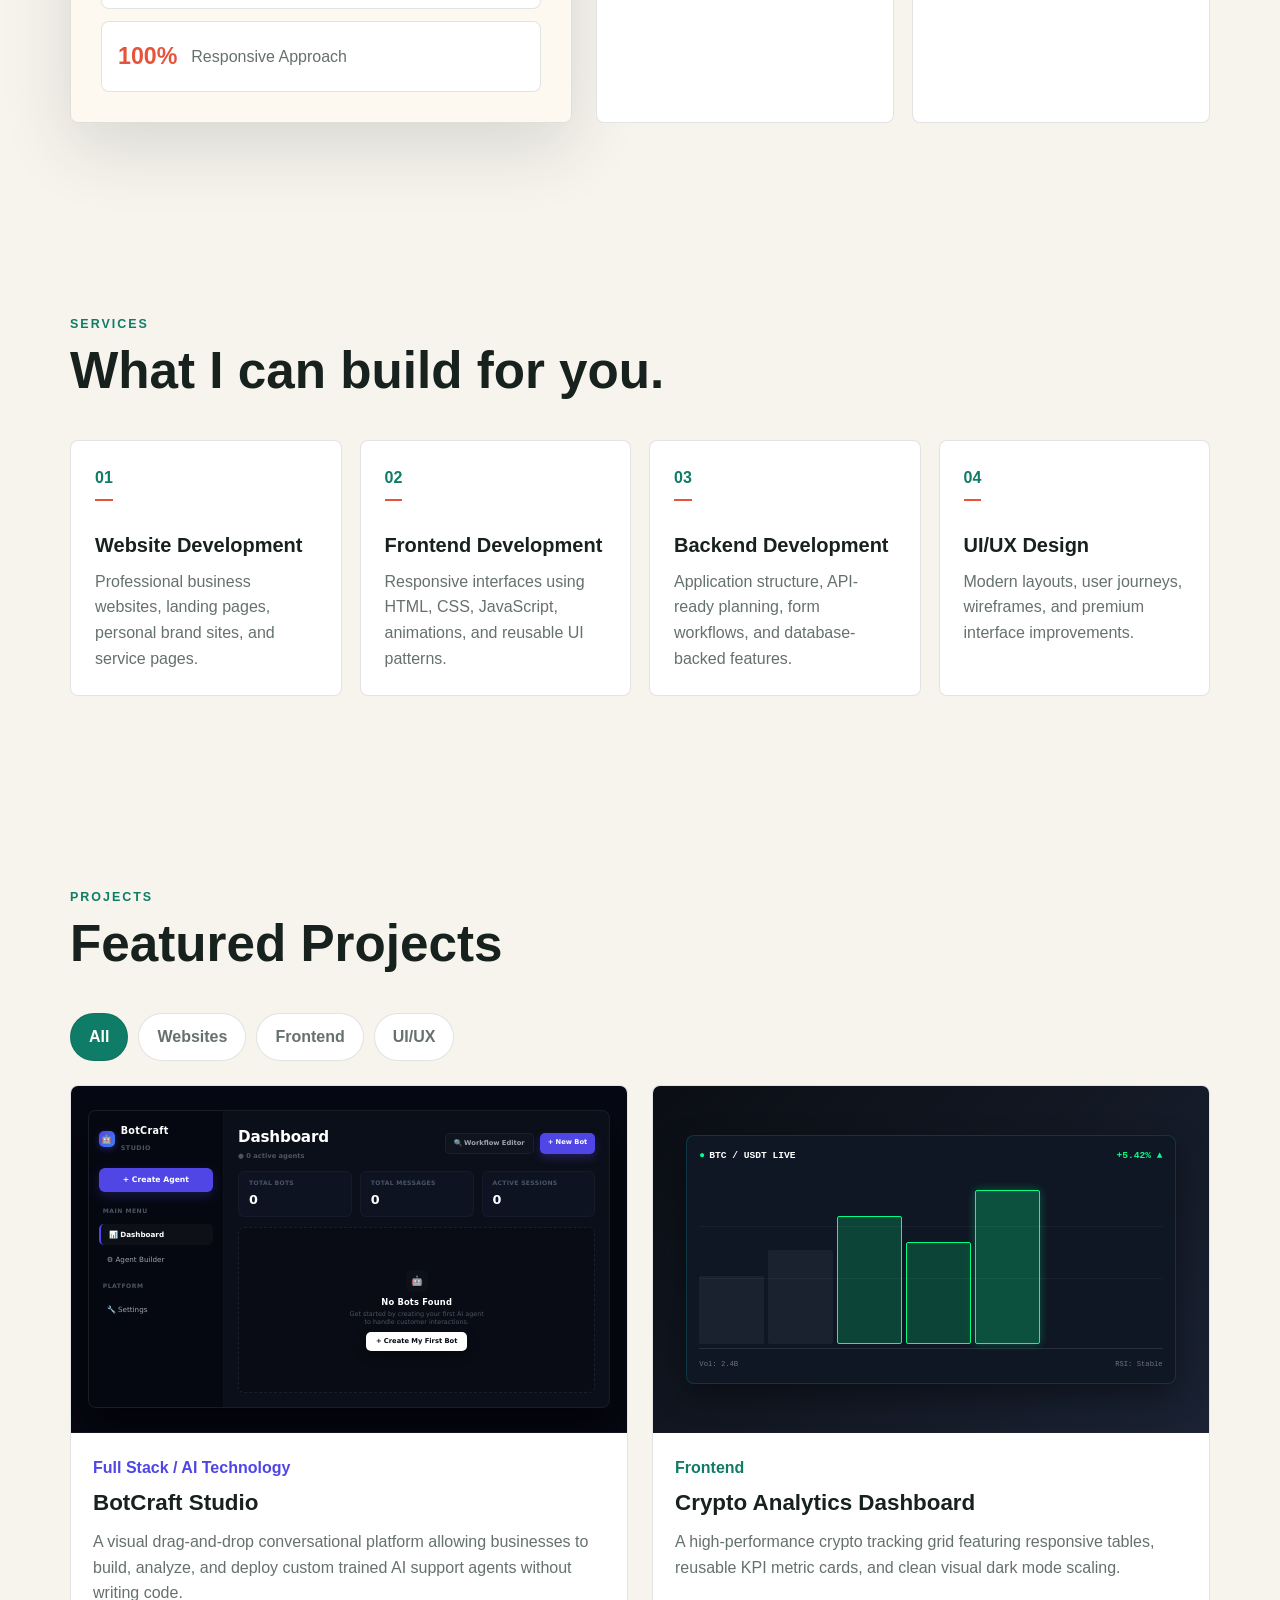
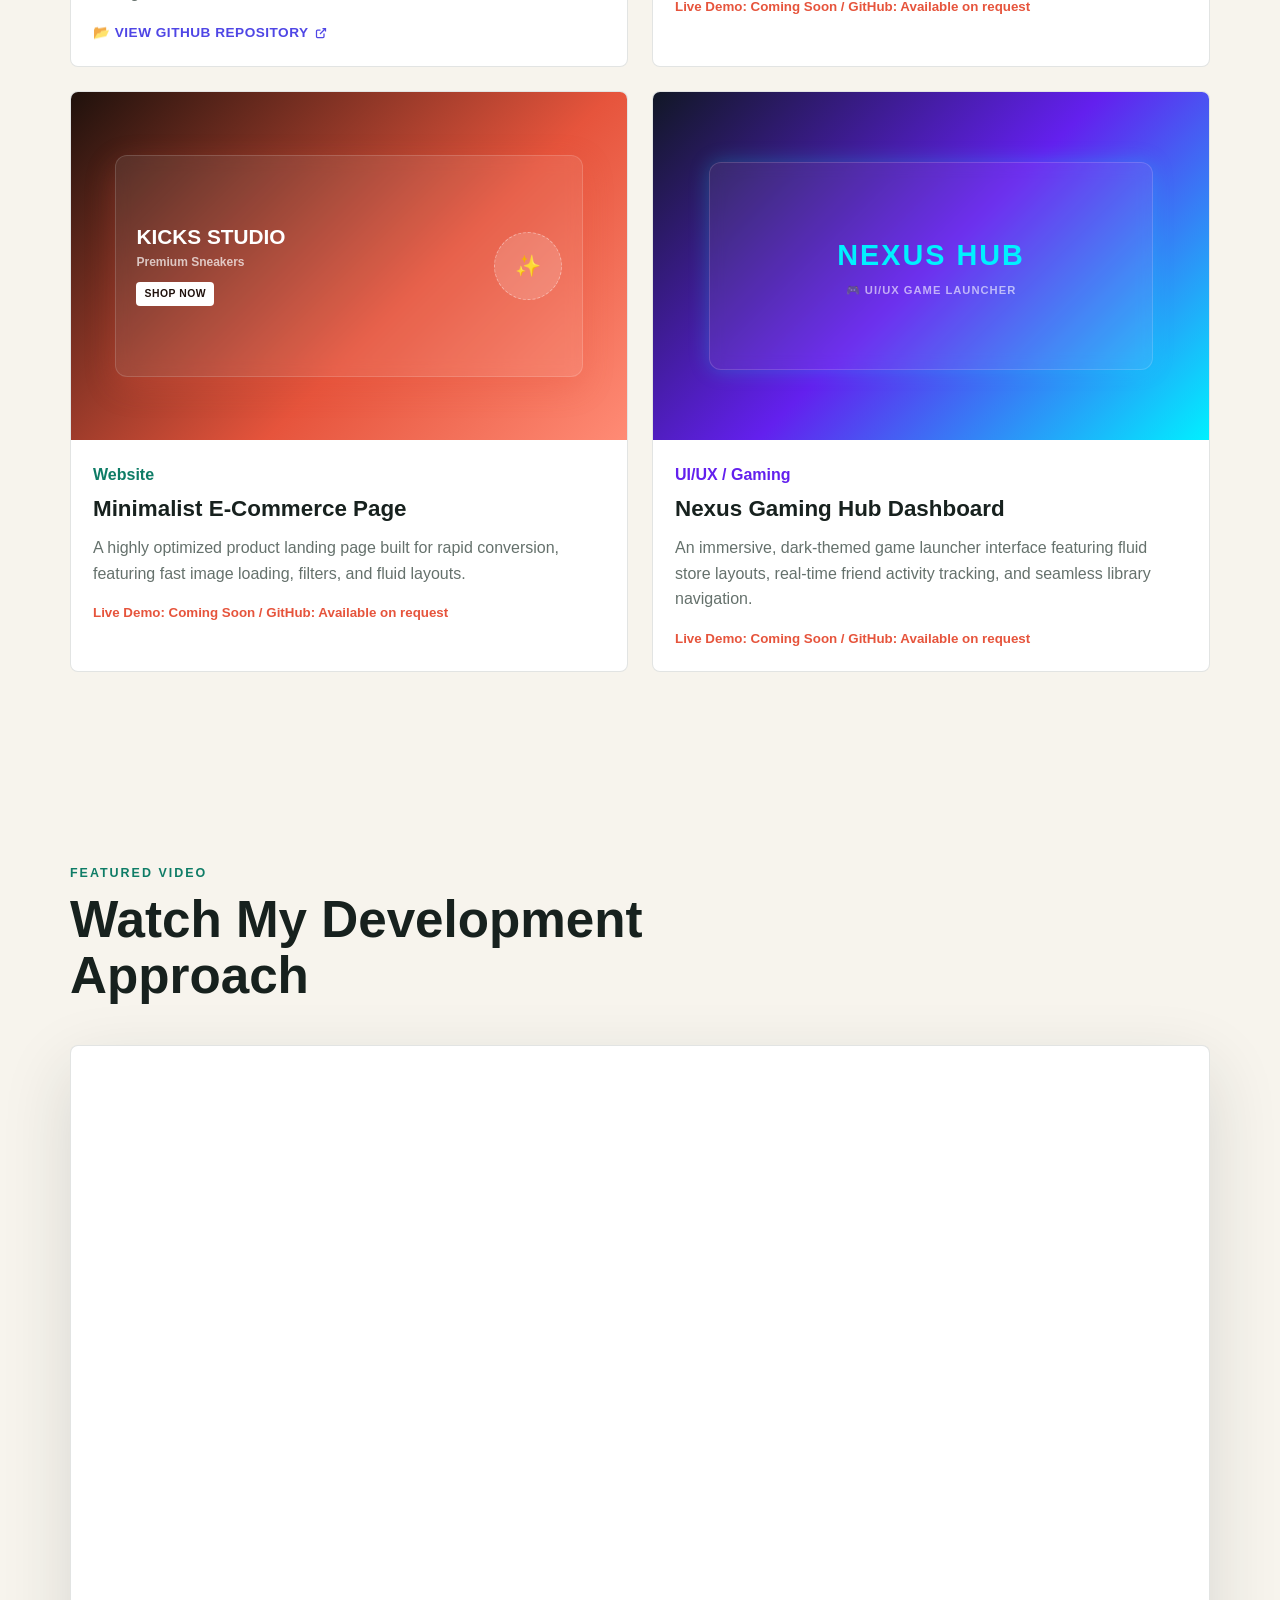
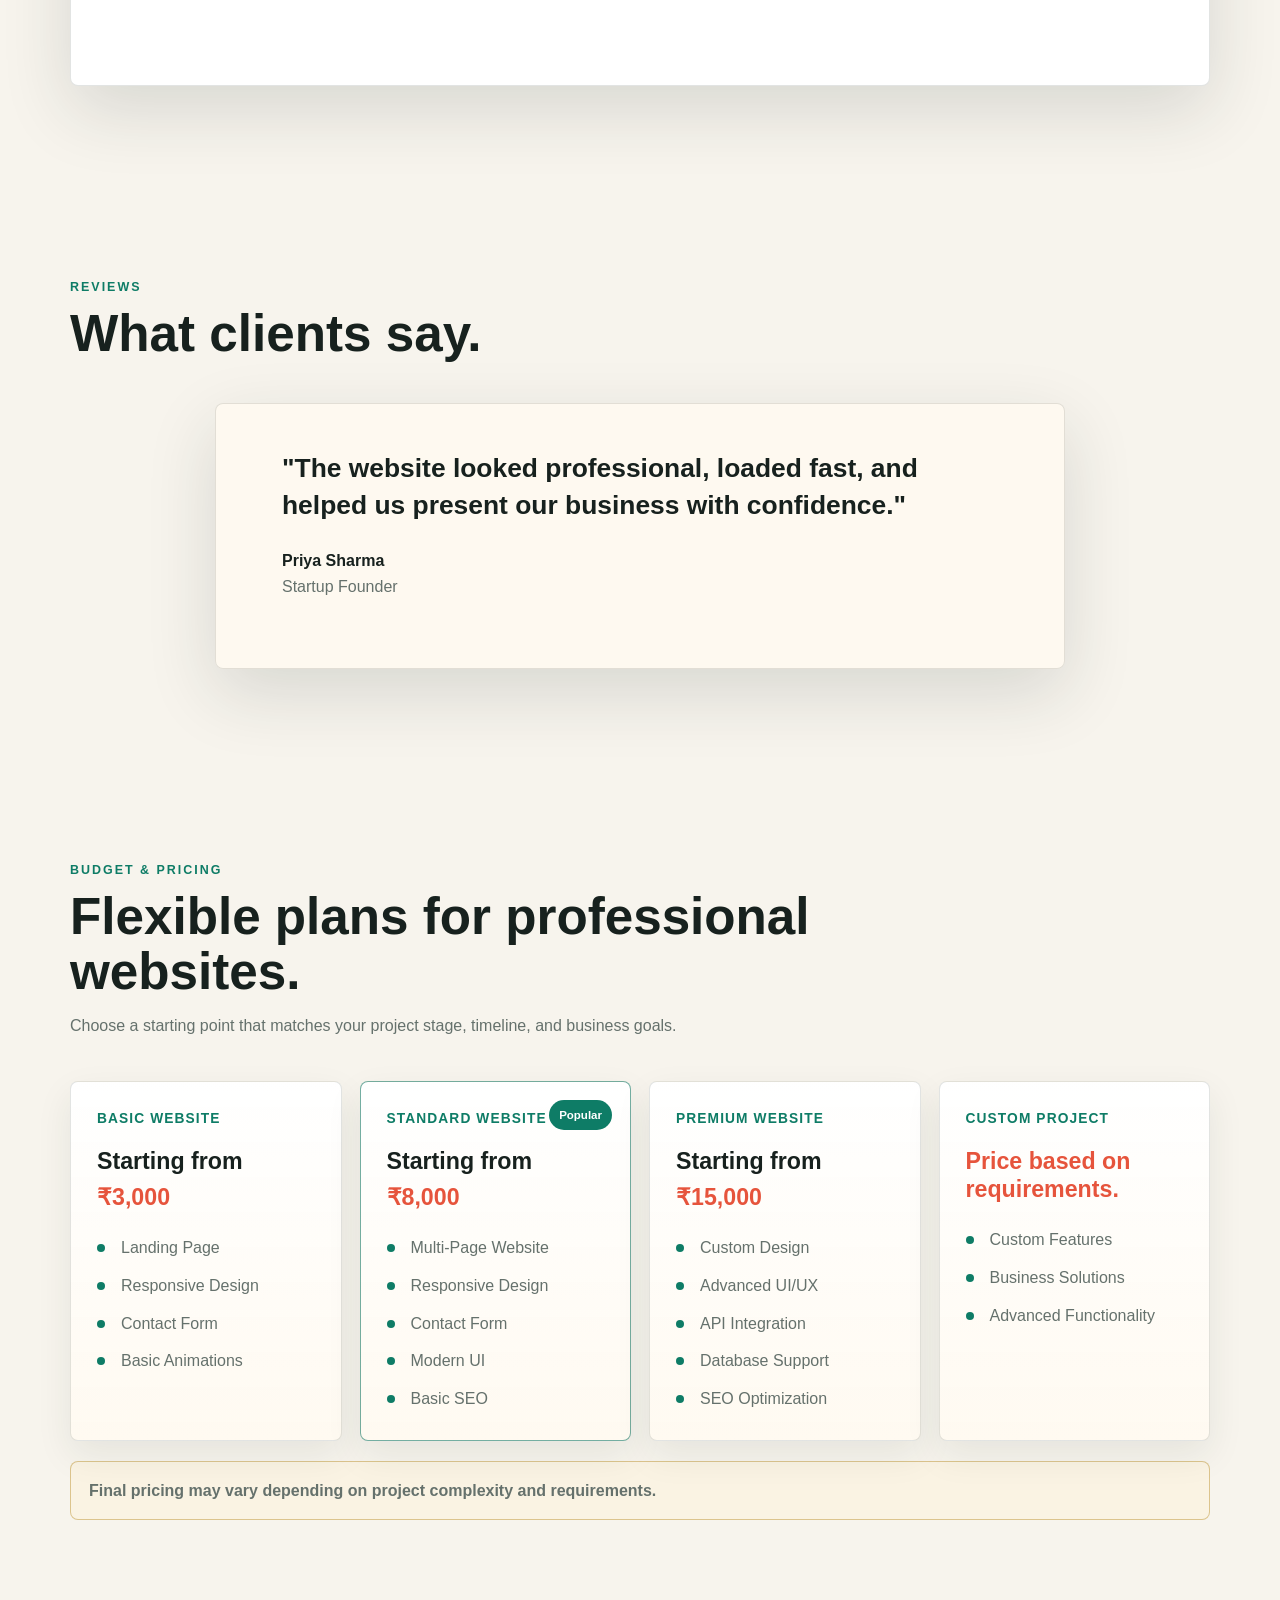
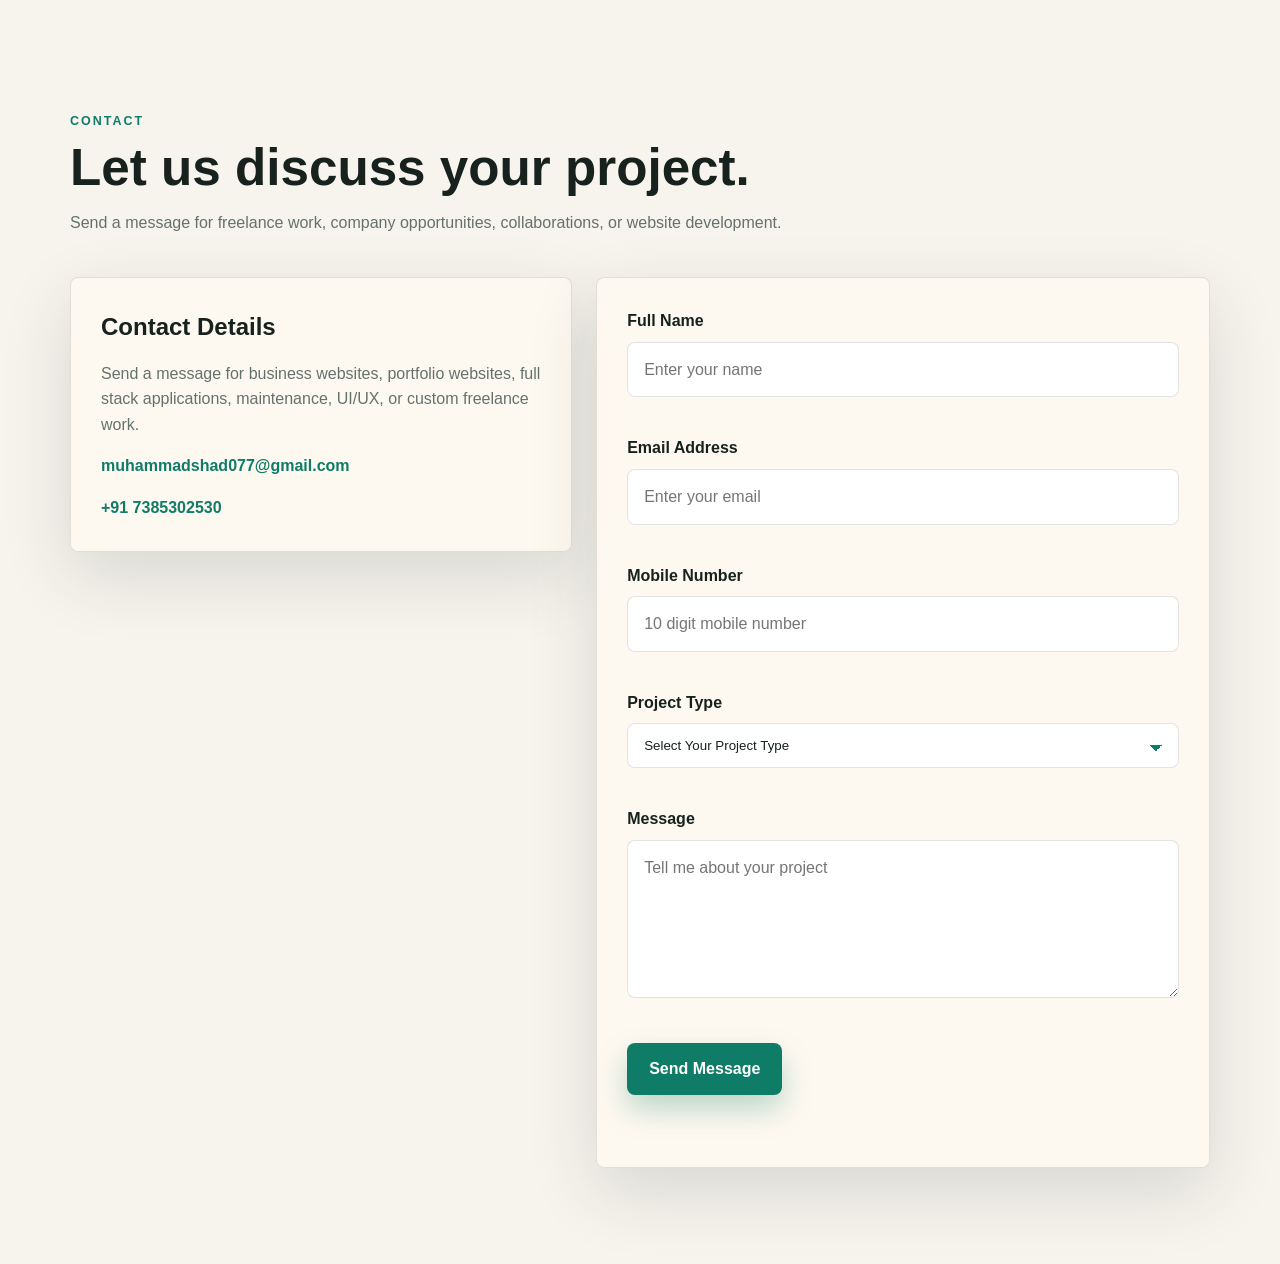
==== commit 8a11b53a: "force synchronization of shad photo filename pointer asset mapping" ====
--- a/index.html
+++ b/index.html
@@ -15,7 +15,7 @@
   <header class="site-header" id="top">
     <nav class="navbar" aria-label="Primary navigation">
       <a href="#home" class="logo">
-        <img src="assets/images/profile.png" alt="Muhammad Shad" style="width: 40px !important; height: 40px !important; border-radius: 50% !important; object-fit: cover !important;">
+        <img src="shad.jpg" alt="Muhammad Shad" style="width: 40px !important; height: 40px !important; border-radius: 50% !important; object-fit: cover !important;">
         <div class="logo-text">
           <span class="logo-name">Muhammad Shad</span>
           <span class="logo-title">Full Stack Developer</span>
@@ -81,7 +81,7 @@
             
             <div style="position: relative !important; width: 280px !important; height: 280px !important; display: flex !important; align-items: center !important; justify-content: center !important; border-radius: 16px !important; padding: 8px !important; background: linear-gradient(135deg, #e2906d 0%, #eebd8d 30%, #a2c4b9 70%, #639c87 100%) !important; box-sizing: border-box !important;">
               
-              <img src="Shad Photo.jpg" alt="Muhammad Shad" style="width: 100% !important; height: 100% !important; object-fit: cover !important; border-radius: 12px !important; display: block !important; background-color: #faf8f5 !important;">
+              <img src="shad.jpg" alt="Muhammad Shad" style="width: 100% !important; height: 100% !important; object-fit: cover !important; border-radius: 12px !important; display: block !important; background-color: #faf8f5 !important;">
             
             </div>
 
@@ -498,63 +498,4 @@
           <p class="success-message" id="successMessage" role="status"></p>
         </form>
       </div>
-    </section>
-  </main>
-
-  <footer class="footer">
-    <div class="footer-grid">
-      <div class="footer-brand">
-        <a href="index.html" class="footer-logo">Muhammad Shad</a>
-        <strong>Full Stack Developer</strong>
-        <p>Transforming ideas into high-performance web solutions with clean design and powerful functionality.</p>
-      </div>
-
-      <nav aria-label="Footer quick links">
-        <h3>Quick Links</h3>
-        <a href="about.html">About</a>
-        <a href="services.html">Services</a>
-        <a href="projects.html">Projects</a>
-        <a href="reviews.html">Reviews</a>
-        <a href="pricing.html">Pricing</a>
-        <a href="contact.html">Contact</a>
-      </nav>
-
-      <div>
-        <h3>Social</h3>
-        <div class="social-links">
-          <a class="social-link linkedin" href="https://www.linkedin.com/in/muhammad-aiman-shad-59a851412?utm_source=share_via&utm_content=profile&utm_medium=member_android" target="_blank" rel="noopener" aria-label="LinkedIn profile">
-            <svg viewBox="0 0 24 24" aria-hidden="true"><path d="M4.98 3.5a2.5 2.5 0 1 1 0 5 2.5 2.5 0 0 1 0-5ZM3 9h4v12H3V9Zm7 0h3.8v1.7h.1c.5-1 1.8-2 3.7-2 4 0 4.7 2.6 4.7 6V21h-4v-5.6c0-1.3 0-3-1.9-3s-2.2 1.5-2.2 3V21H10V9Z"></path></svg>
-          </a>
-          <a class="social-link github" href="https://github.com/muhammadshad077" target="_blank" rel="noopener" aria-label="GitHub profile">
-            <svg viewBox="0 0 24 24" aria-hidden="true"><path d="M12 .8a11.2 11.2 0 0 0-3.5 21.8c.6.1.8-.2.8-.6v-2c-3.3.7-4-1.4-4-1.4-.5-1.3-1.3-1.7-1.3-1.7-1-.7.1-.7.1-.7 1.2.1 1.8 1.2 1.8 1.2 1 .1.7 2.1 2.8 1.5.1-.8.4-1.3.7-1.6-2.6-.3-5.4-1.3-5.4-5.6 0-1.2.4-2.3 1.2-3.1-.1-.3-.5-1.5.1-3.1 0 0 1-.3 3.2 1.2a11 11 0 0 1 5.8 0c2.2-1.5 3.2-1.2 3.2-1.2.6 1.6.2 2.8.1 3.1.8.8 1.2 1.9 1.2 3.1 0 4.3-2.8 5.3-5.4 5.6.4.4.8 1.1.8 2.2V22c0 .4.2.7.8.6A11.2 11.2 0 0 0 12 .8Z"></path></svg>
-          </a>
-          <a class="social-link instagram" href="https://www.instagram.com/muhammad_shad_777?igsh=MXJuemZienk0ODdqbA==" target="_blank" rel="noopener" aria-label="Instagram profile">
-            <svg viewBox="0 0 24 24" aria-hidden="true"><path d="M7.8 2h8.4A5.8 5.8 0 0 1 22 7.8v8.4a5.8 5.8 0 0 1-5.8 5.8H7.8A5.8 5.8 0 0 1 2 16.2V7.8A5.8 5.8 0 0 1 7.8 2Zm0 2A3.8 3.8 0 0 0 4 7.8v8.4A3.8 3.8 0 0 0 7.8 20h8.4a3.8 3.8 0 0 0 3.8-3.8V7.8A3.8 3.8 0 0 0 16.2 4H7.8Zm8.7 2.2a1.3 1.3 0 1 1 0 2.6 1.3 1.3 0 0 1 0-2.6ZM12 7.3a4.7 4.7 0 1 1 0 9.4 4.7 4.7 0 0 1 0-9.4Zm0 2a2.7 2.7 0 1 0 0 5.4 2.7 2.7 0 0 0 0-5.4Z"></path></svg>
-          </a>
-          <a class="social-link x-twitter" href="https://x.com/" target="_blank" rel="noopener" aria-label="X Twitter profile">
-            <svg viewBox="0 0 24 24" aria-hidden="true"><path d="M14.4 10.2 22.9 0h-2l-7.4 8.8L7.7 0H1l8.9 13.1L1 24h2l7.8-9.5L17.1 24H24l-9.6-13.8Zm-2.8 3.4-.9-1.3L3.5 1.5h3.2l5.8 8.6.9 1.3 7.6 11.2h-3.2l-6.2-9Z"></path></svg>
-          </a>
-        </div>
-      </div>
-    </div>
-    <p class="copyright">&copy; 2026 Muhammad Shad. All rights reserved.</p>
-  </footer>
-
- <button class="back-to-top" id="backToTop" type="button" aria-label="Back to top">Top</button>
-  <a class="whatsapp-float" href="https://wa.me/qr/UJNXOS2VIECWN1" target="_blank" rel="noopener" aria-label="Chat with me on WhatsApp">
-    <span class="whatsapp-tooltip">Chat with me on WhatsApp</span>
-    <svg viewBox="0 0 24 24" aria-hidden="true">
-      <path d="M20.5 3.5A11 11 0 0 0 3.2 16.7L2 22l5.4-1.4A11 11 0 0 0 20.5 3.5Zm-8.5 17a8.6 8.6 0 0 1-4.4-1.2l-.3-.2-3.2.8.9-3.1-.2-.3a8.6 8.6 0 1 1 7.2 4Zm4.7-6.4c-.3-.1-1.5-.7-1.7-.8-.2-.1-.4-.1-.6.1-.2.3-.7.8-.8 1-.1.2-.3.2-.5.1a7 7 0 0 1-2.1-1.3 7.8 7.8 0 0 1-1.4-1.8c-.1-.3 0-.4.1-.5l.4-.5c.1-.2.2-.3.3-.5.1-.2 0-.4 0-.5 0-.1-.6-1.4-.8-1.9-.2-.5-.4-.4-.6-.4h-.5c-.2 0-.5.1-.7.3-.2.3-.9.9-.9 2.1s.9 2.4 1 2.6c.1.2 1.8 2.8 4.4 3.9.6.3 1.1.4 1.5.5.6.2 1.2.2 1.6.1.5-.1 1.5-.6 1.7-1.2.2-.6.2-1.1.1-1.2-.1-.1-.3-.2-.6-.3Z"></path>
-    </svg>
-  </a>
-
-  <script type="text/javascript" src="https://cdn.jsdelivr.net/npm/@emailjs/browser@4/dist/email.min.js"></script>
-  <script type="text/javascript">
-     (function(){
-        emailjs.init("3nhYzXLZN4Ljnj6Hm"); 
-     })();
-  </script>
-
-  <script src="script.js"></script>
-</body>
-</html>+    </section>
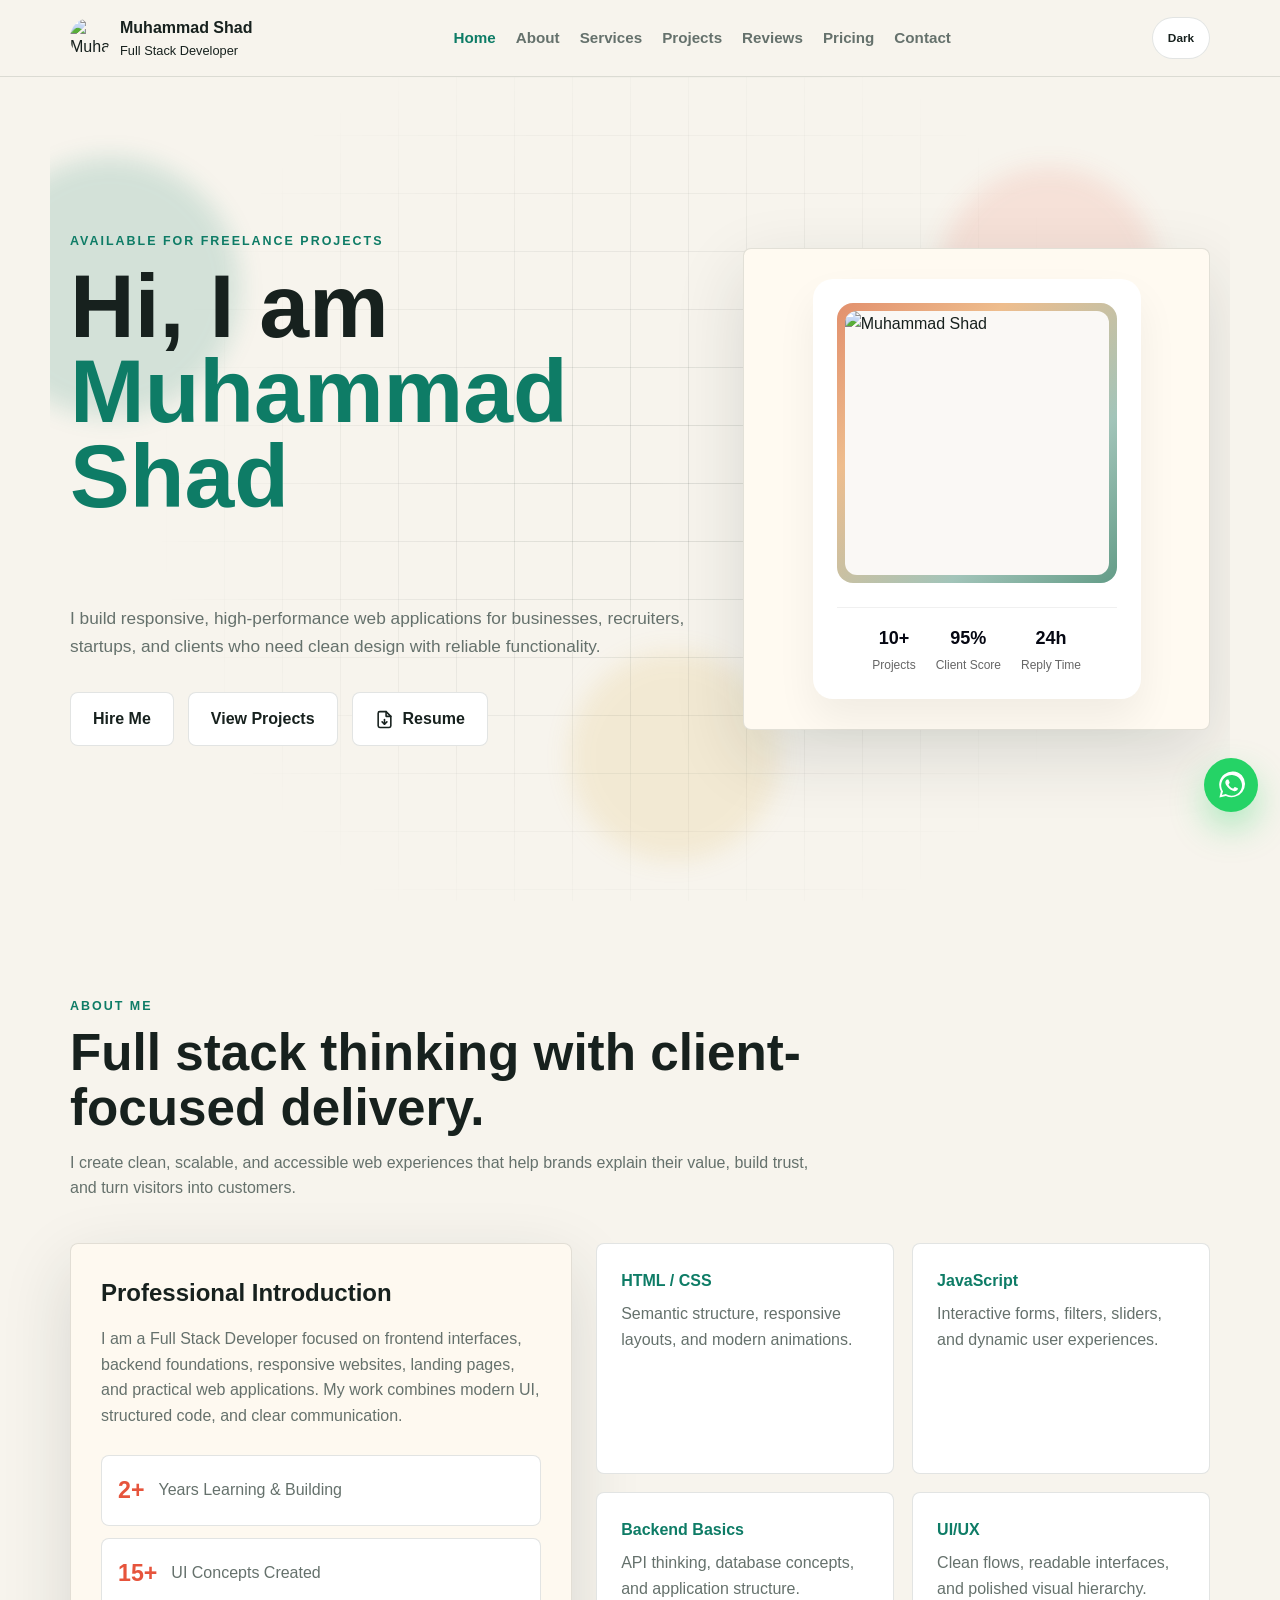
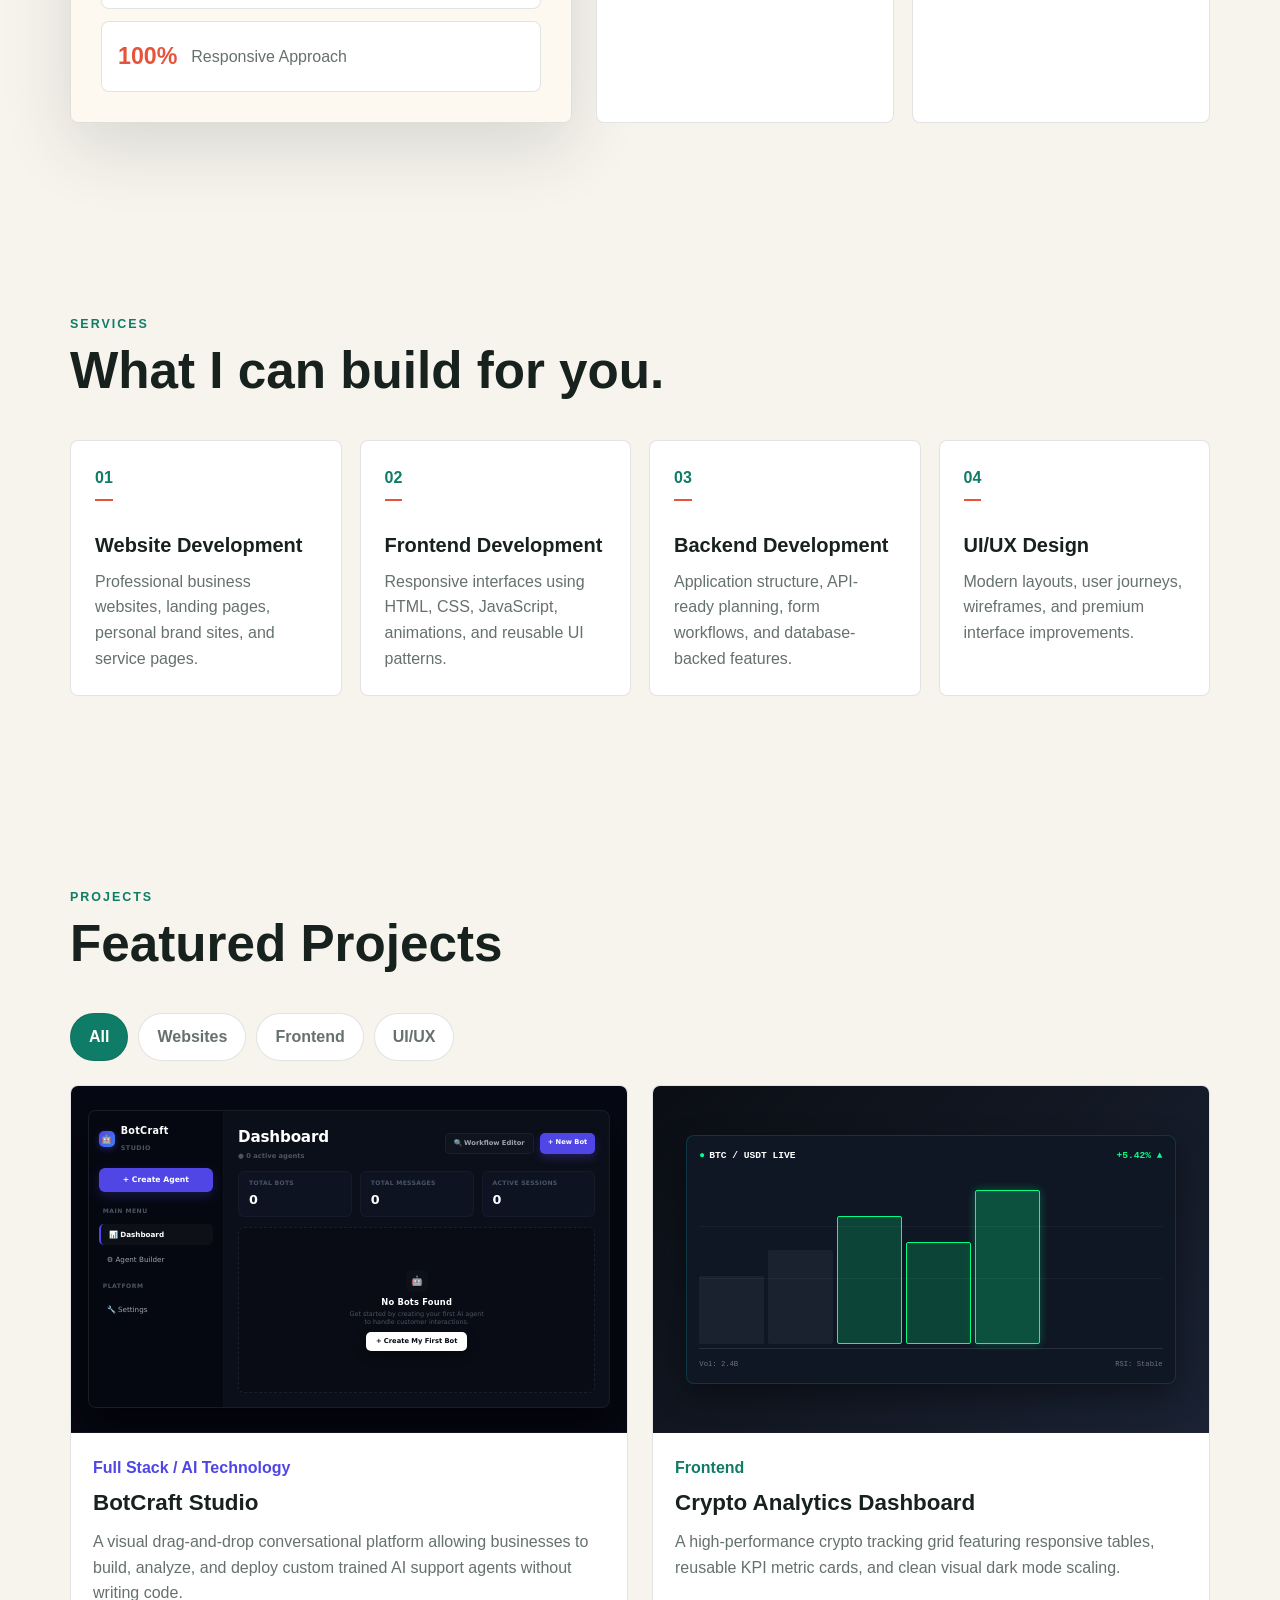
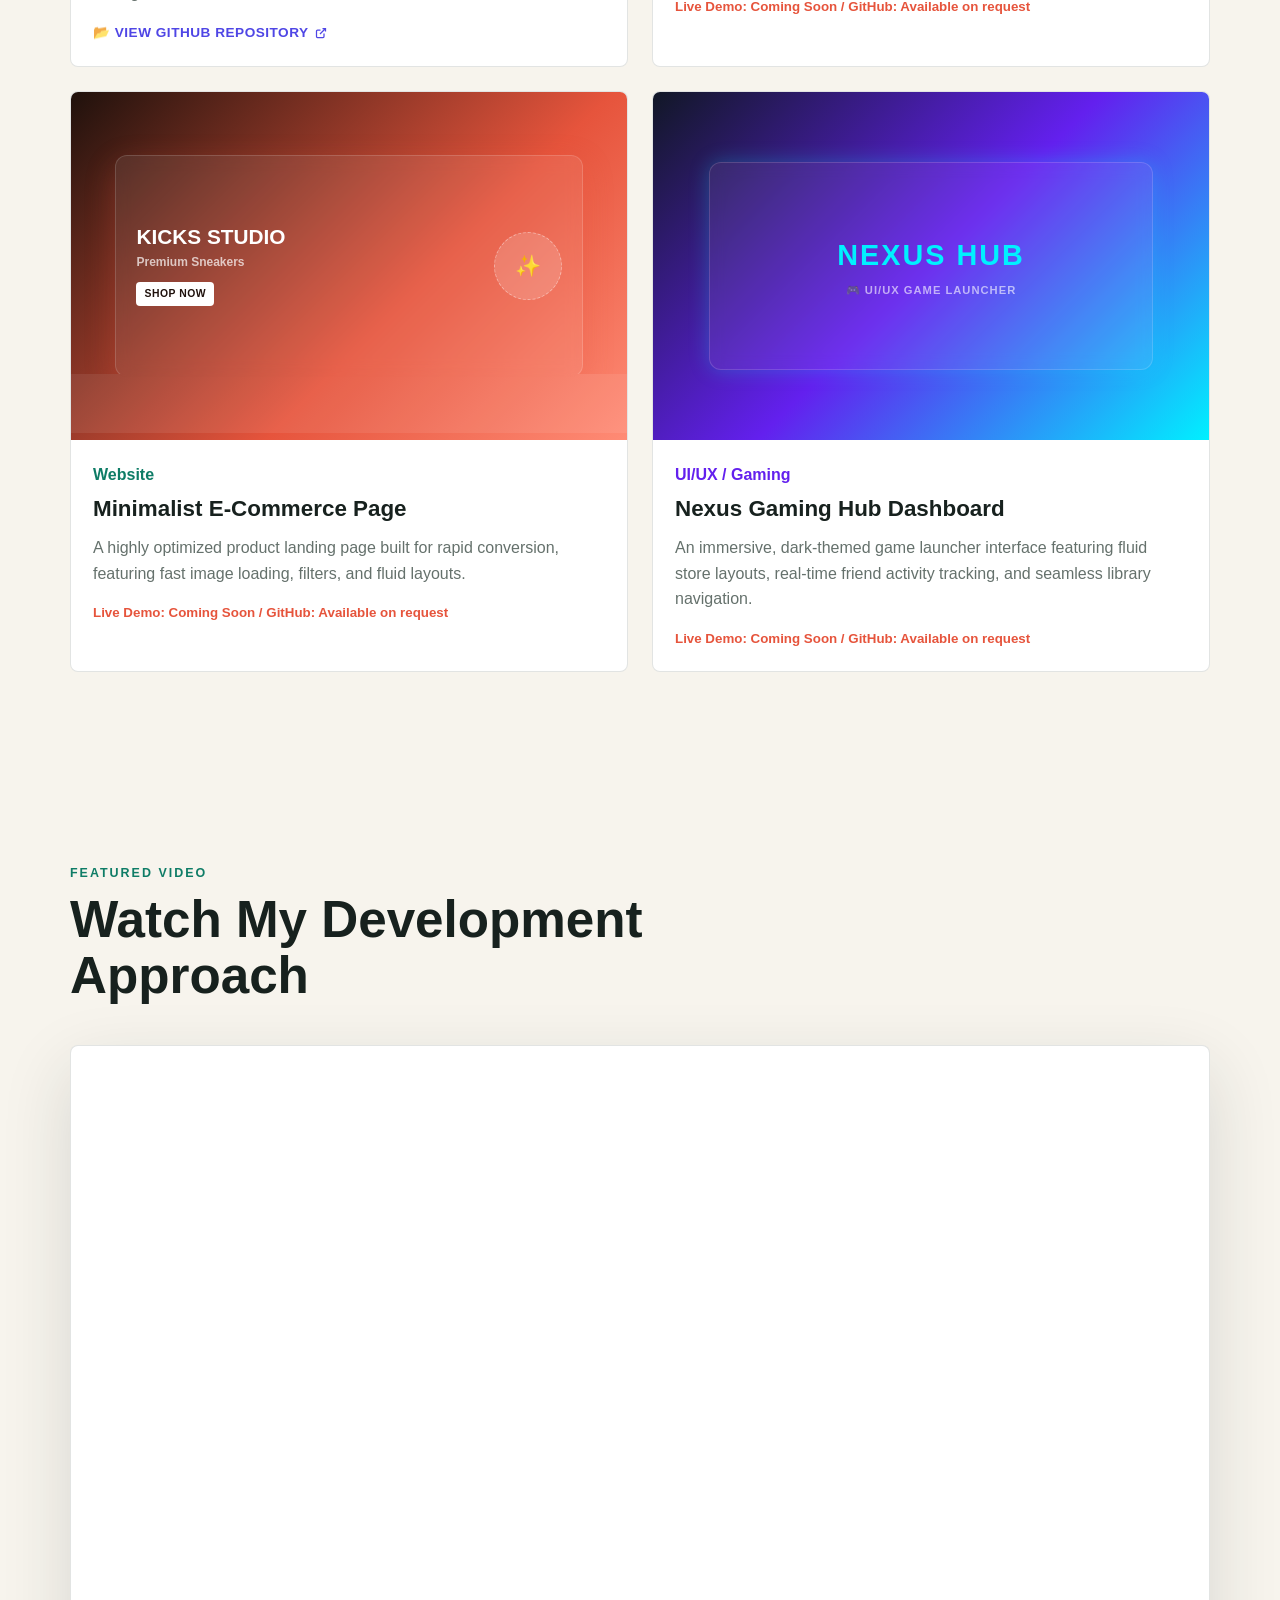
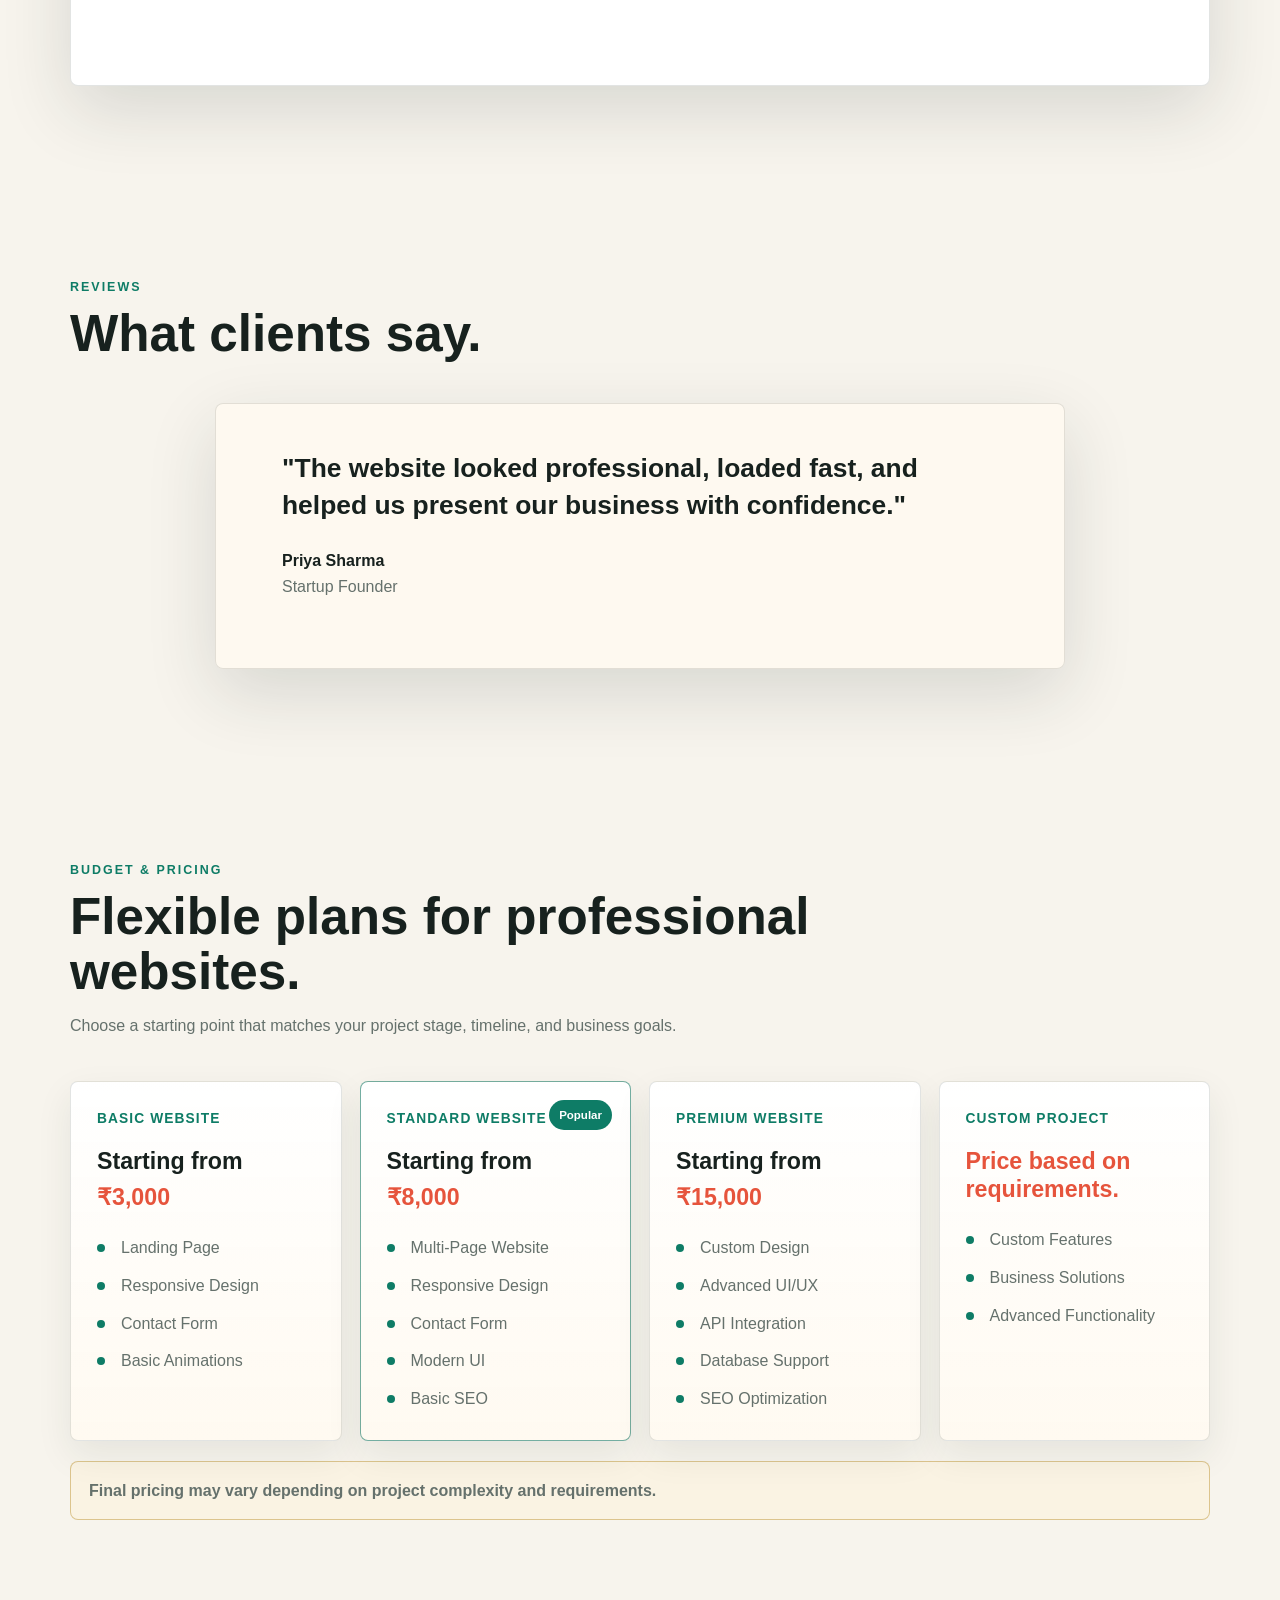
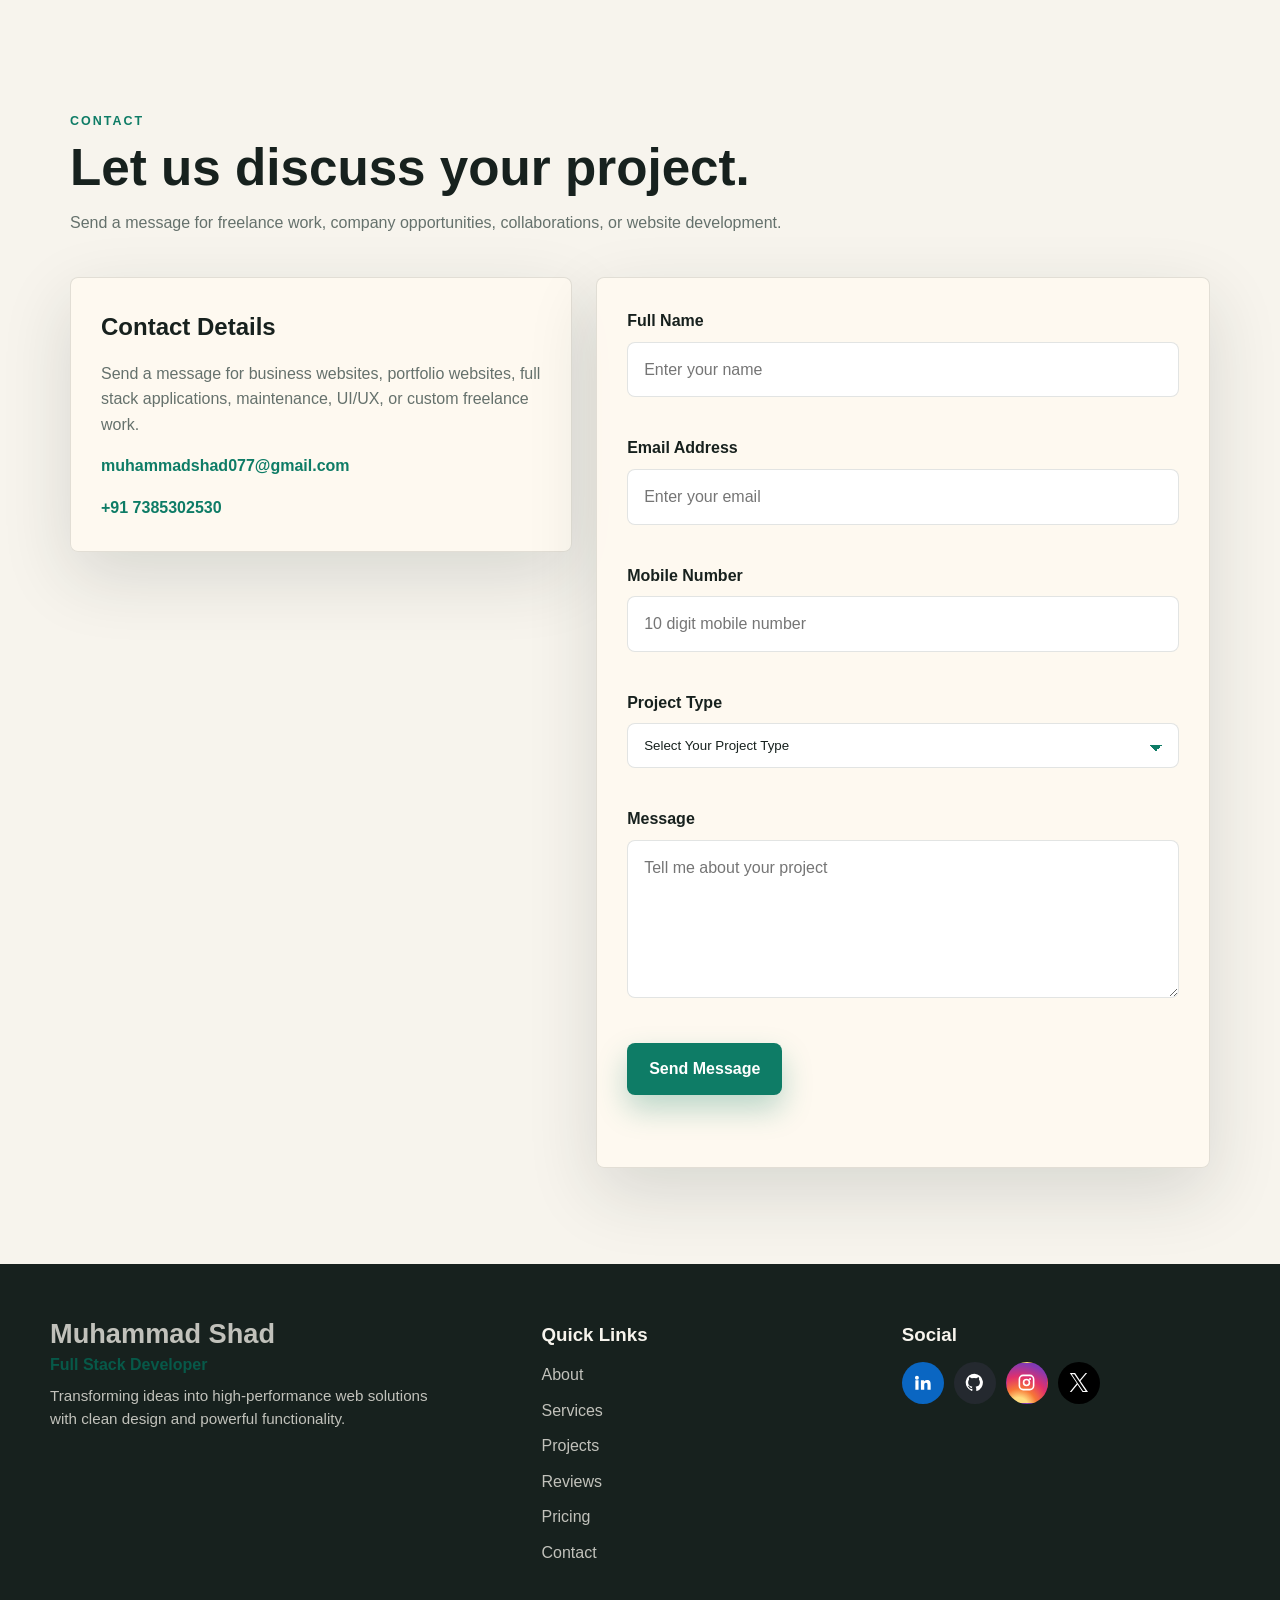
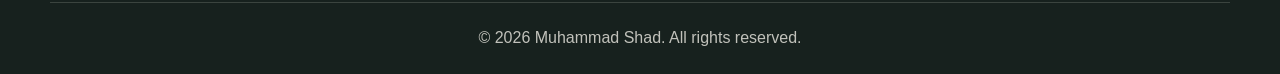
==== commit 3ba4085d: "resolved navbar overlap bubble layout metrics synchronize" ====
--- a/index.html
+++ b/index.html
@@ -14,11 +14,12 @@
   
   <header class="site-header" id="top">
     <nav class="navbar" aria-label="Primary navigation">
-      <a href="#home" class="logo">
-        <img src="shad.jpg" alt="Muhammad Shad" style="width: 40px !important; height: 40px !important; border-radius: 50% !important; object-fit: cover !important;">
+      <!-- 🛠️ CLEANED NAVBAR LOGO WITHOUT EXTRA BUBBLE GLITCH -->
+      <a href="#home" class="logo" style="display: flex !important; align-items: center !important; gap: 10px !important; text-decoration: none !important;">
+        <img src="shad.jpg" alt="Muhammad Shad" style="width: 40px !important; height: 40px !important; border-radius: 50% !important; object-fit: cover !important; display: block !important;">
         <div class="logo-text">
-          <span class="logo-name">Muhammad Shad</span>
-          <span class="logo-title">Full Stack Developer</span>
+          <span class="logo-name" style="display: block !important; font-weight: bold !important; color: var(--text);">Muhammad Shad</span>
+          <span class="logo-title" style="display: block !important; font-size: 0.8rem !important; color: var(--text-muted);">Full Stack Developer</span>
         </div>
       </a>
 
@@ -77,14 +78,20 @@
       </div>
       <aside class="hero-card reveal" style="background: var(--surface); padding: 30px;" aria-label="Developer profile highlights">
 
+          <!-- ===================================================================== -->
+          <!-- ⚡ SINGLE MASTER SQUARE GRADIENT PROFILE COMPONENT                    -->
+          <!-- ===================================================================== -->
           <div style="background: #ffffff !important; border-radius: 20px !important; padding: 24px !important; box-shadow: 0 20px 40px rgba(0, 0, 0, 0.06) !important; display: flex !important; flex-direction: column !important; align-items: center !important; width: fit-content !important; margin: 0 auto !important;">
             
+            <!-- Perfect Premium Square Border Gradient Box Wrapper -->
             <div style="position: relative !important; width: 280px !important; height: 280px !important; display: flex !important; align-items: center !important; justify-content: center !important; border-radius: 16px !important; padding: 8px !important; background: linear-gradient(135deg, #e2906d 0%, #eebd8d 30%, #a2c4b9 70%, #639c87 100%) !important; box-sizing: border-box !important;">
               
+              <!-- AAPKI REAL PHOTO FIXED SQUARE LAYOUT MEIN INJECTED -->
               <img src="shad.jpg" alt="Muhammad Shad" style="width: 100% !important; height: 100% !important; object-fit: cover !important; border-radius: 12px !important; display: block !important; background-color: #faf8f5 !important;">
             
             </div>
 
+            <!-- Stats Block (Strictly Preserved Integrity) -->
             <div class="hero-stats" style="margin-top: 24px !important; display: flex !important; gap: 20px !important; justify-content: center !important; width: 100% !important; border-top: 1px solid #f0f0f0 !important; padding-top: 16px !important;">
               <div class="stat-item" style="text-align: center !important;">
                 <strong style="display: block !important; font-size: 18px !important; color: #060813 !important;">10+</strong>
@@ -498,4 +505,63 @@
           <p class="success-message" id="successMessage" role="status"></p>
         </form>
       </div>
-    </section>+    </section>
+  </main>
+
+  <footer class="footer">
+    <div class="footer-grid">
+      <div class="footer-brand">
+        <a href="index.html" class="footer-logo">Muhammad Shad</a>
+        <strong>Full Stack Developer</strong>
+        <p>Transforming ideas into high-performance web solutions with clean design and powerful functionality.</p>
+      </div>
+
+      <nav aria-label="Footer quick links">
+        <h3>Quick Links</h3>
+        <a href="about.html">About</a>
+        <a href="services.html">Services</a>
+        <a href="projects.html">Projects</a>
+        <a href="reviews.html">Reviews</a>
+        <a href="pricing.html">Pricing</a>
+        <a href="contact.html">Contact</a>
+      </nav>
+
+      <div>
+        <h3>Social</h3>
+        <div class="social-links">
+          <a class="social-link linkedin" href="https://www.linkedin.com/in/muhammad-aiman-shad-59a851412?utm_source=share_via&utm_content=profile&utm_medium=member_android" target="_blank" rel="noopener" aria-label="LinkedIn profile">
+            <svg viewBox="0 0 24 24" aria-hidden="true"><path d="M4.98 3.5a2.5 2.5 0 1 1 0 5 2.5 2.5 0 0 1 0-5ZM3 9h4v12H3V9Zm7 0h3.8v1.7h.1c.5-1 1.8-2 3.7-2 4 0 4.7 2.6 4.7 6V21h-4v-5.6c0-1.3 0-3-1.9-3s-2.2 1.5-2.2 3V21H10V9Z"></path></svg>
+          </a>
+          <a class="social-link github" href="https://github.com/muhammadshad077" target="_blank" rel="noopener" aria-label="GitHub profile">
+            <svg viewBox="0 0 24 24" aria-hidden="true"><path d="M12 .8a11.2 11.2 0 0 0-3.5 21.8c.6.1.8-.2.8-.6v-2c-3.3.7-4-1.4-4-1.4-.5-1.3-1.3-1.7-1.3-1.7-1-.7.1-.7.1-.7 1.2.1 1.8 1.2 1.8 1.2 1 .1.7 2.1 2.8 1.5.1-.8.4-1.3.7-1.6-2.6-.3-5.4-1.3-5.4-5.6 0-1.2.4-2.3 1.2-3.1-.1-.3-.5-1.5.1-3.1 0 0 1-.3 3.2 1.2a11 11 0 0 1 5.8 0c2.2-1.5 3.2-1.2 3.2-1.2.6 1.6.2 2.8.1 3.1.8.8 1.2 1.9 1.2 3.1 0 4.3-2.8 5.3-5.4 5.6.4.4.8 1.1.8 2.2V22c0 .4.2.7.8.6A11.2 11.2 0 0 0 12 .8Z"></path></svg>
+          </a>
+          <a class="social-link instagram" href="https://www.instagram.com/muhammad_shad_777?igsh=MXJuemZienk0ODdqbA==" target="_blank" rel="noopener" aria-label="Instagram profile">
+            <svg viewBox="0 0 24 24" aria-hidden="true"><path d="M7.8 2h8.4A5.8 5.8 0 0 1 22 7.8v8.4a5.8 5.8 0 0 1-5.8 5.8H7.8A5.8 5.8 0 0 1 2 16.2V7.8A5.8 5.8 0 0 1 7.8 2Zm0 2A3.8 3.8 0 0 0 4 7.8v8.4A3.8 3.8 0 0 0 7.8 20h8.4a3.8 3.8 0 0 0 3.8-3.8V7.8A3.8 3.8 0 0 0 16.2 4H7.8Zm8.7 2.2a1.3 1.3 0 1 1 0 2.6 1.3 1.3 0 0 1 0-2.6ZM12 7.3a4.7 4.7 0 1 1 0 9.4 4.7 4.7 0 0 1 0-9.4Zm0 2a2.7 2.7 0 1 0 0 5.4 2.7 2.7 0 0 0 0-5.4Z"></path></svg>
+          </a>
+          <a class="social-link x-twitter" href="https://x.com/" target="_blank" rel="noopener" aria-label="X Twitter profile">
+            <svg viewBox="0 0 24 24" aria-hidden="true"><path d="M14.4 10.2 22.9 0h-2l-7.4 8.8L7.7 0H1l8.9 13.1L1 24h2l7.8-9.5L17.1 24H24l-9.6-13.8Zm-2.8 3.4-.9-1.3L3.5 1.5h3.2l5.8 8.6.9 1.3 7.6 11.2h-3.2l-6.2-9Z"></path></svg>
+          </a>
+        </div>
+      </div>
+    </div>
+    <p class="copyright">&copy; 2026 Muhammad Shad. All rights reserved.</p>
+  </footer>
+
+ <button class="back-to-top" id="backToTop" type="button" aria-label="Back to top">Top</button>
+  <a class="whatsapp-float" href="https://wa.me/qr/UJNXOS2VIECWN1" target="_blank" rel="noopener" aria-label="Chat with me on WhatsApp">
+    <span class="whatsapp-tooltip">Chat with me on WhatsApp</span>
+    <svg viewBox="0 0 24 24" aria-hidden="true">
+      <path d="M20.5 3.5A11 11 0 0 0 3.2 16.7L2 22l5.4-1.4A11 11 0 0 0 20.5 3.5Zm-8.5 17a8.6 8.6 0 0 1-4.4-1.2l-.3-.2-3.2.8.9-3.1-.2-.3a8.6 8.6 0 1 1 7.2 4Zm4.7-6.4c-.3-.1-1.5-.7-1.7-.8-.2-.1-.4-.1-.6.1-.2.3-.7.8-.8 1-.1.2-.3.2-.5.1a7 7 0 0 1-2.1-1.3 7.8 7.8 0 0 1-1.4-1.8c-.1-.3 0-.4.1-.5l.4-.5c.1-.2.2-.3.3-.5.1-.2 0-.4 0-.5 0-.1-.6-1.4-.8-1.9-.2-.5-.4-.4-.6-.4h-.5c-.2 0-.5.1-.7.3-.2.3-.9.9-.9 2.1s.9 2.4 1 2.6c.1.2 1.8 2.8 4.4 3.9.6.3 1.1.4 1.5.5.6.2 1.2.2 1.6.1.5-.1 1.5-.6 1.7-1.2.2-.6.2-1.1.1-1.2-.1-.1-.3-.2-.6-.3Z"></path>
+    </svg>
+  </a>
+
+  <script type="text/javascript" src="https://cdn.jsdelivr.net/npm/@emailjs/browser@4/dist/email.min.js"></script>
+  <script type="text/javascript">
+     (function(){
+        emailjs.init("3nhYzXLZN4Ljnj6Hm"); 
+     })();
+  </script>
+
+  <script src="script.js"></script>
+</body>
+</html>
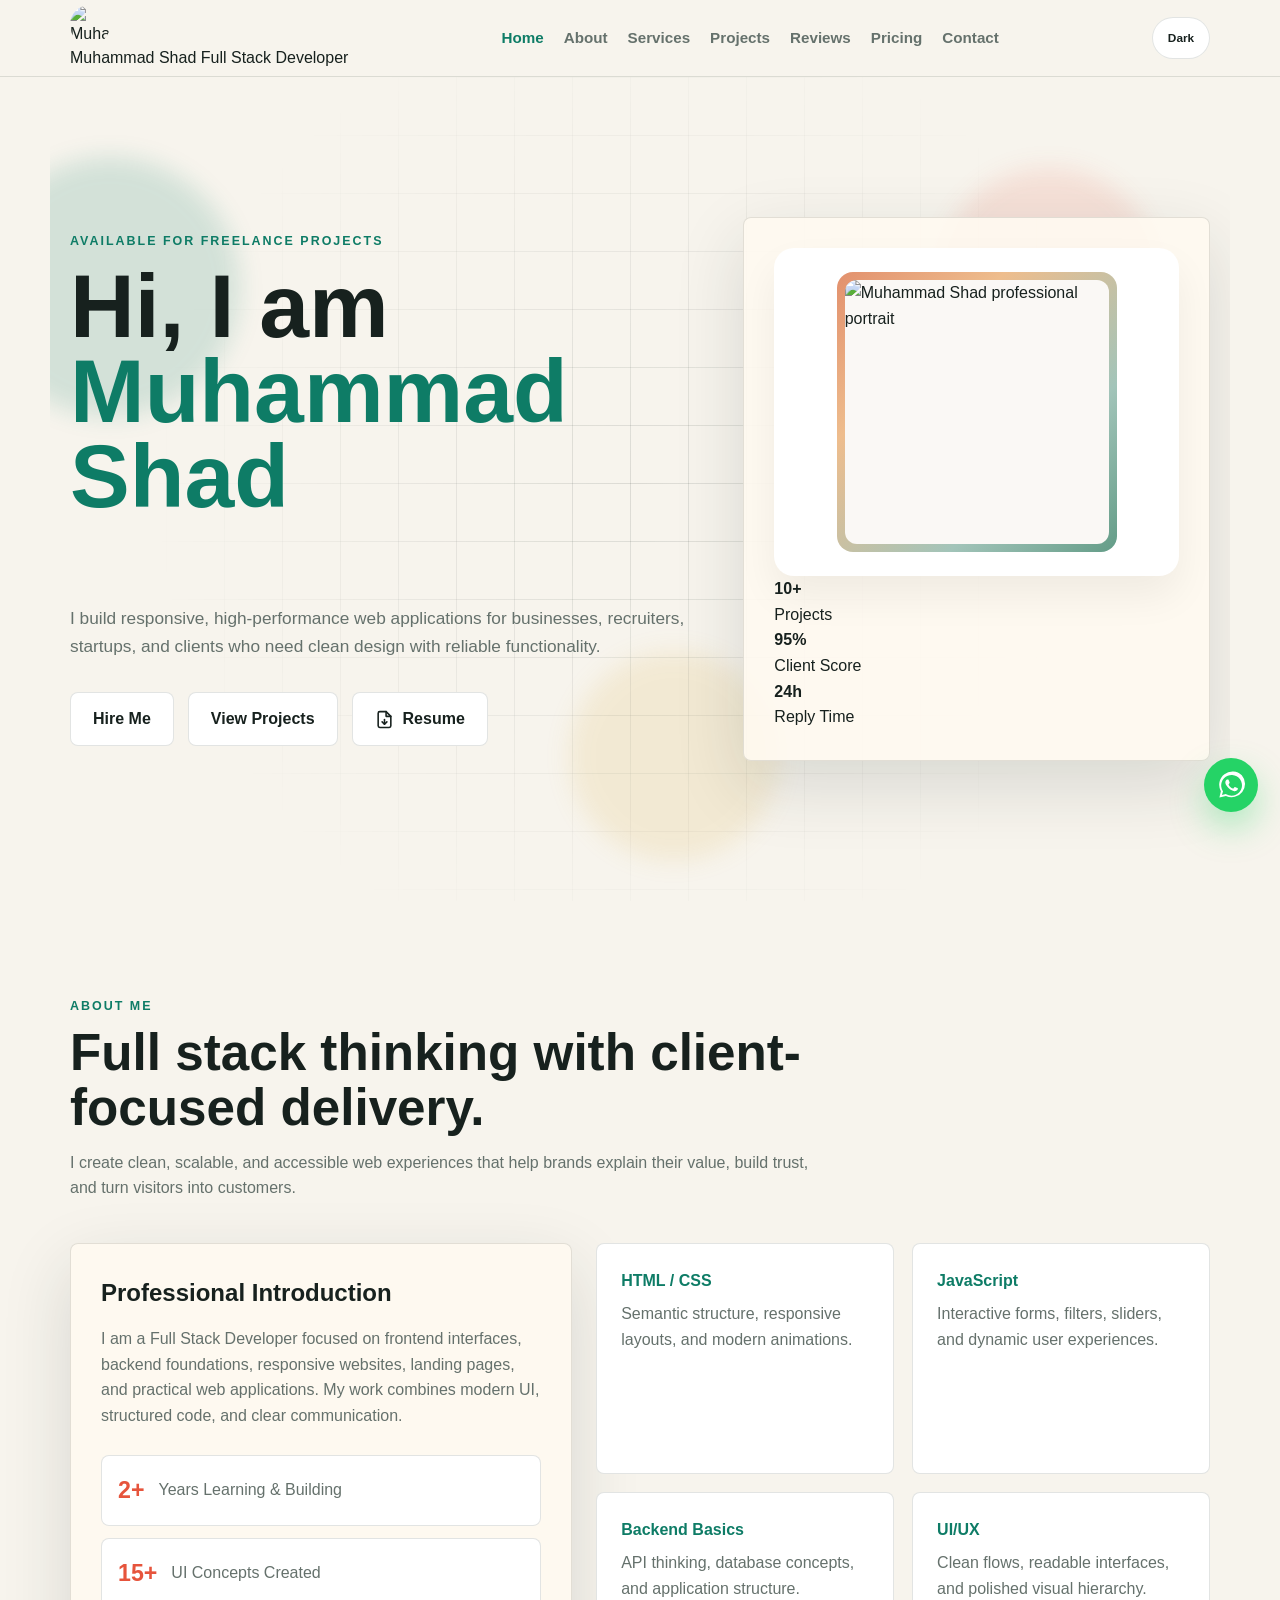
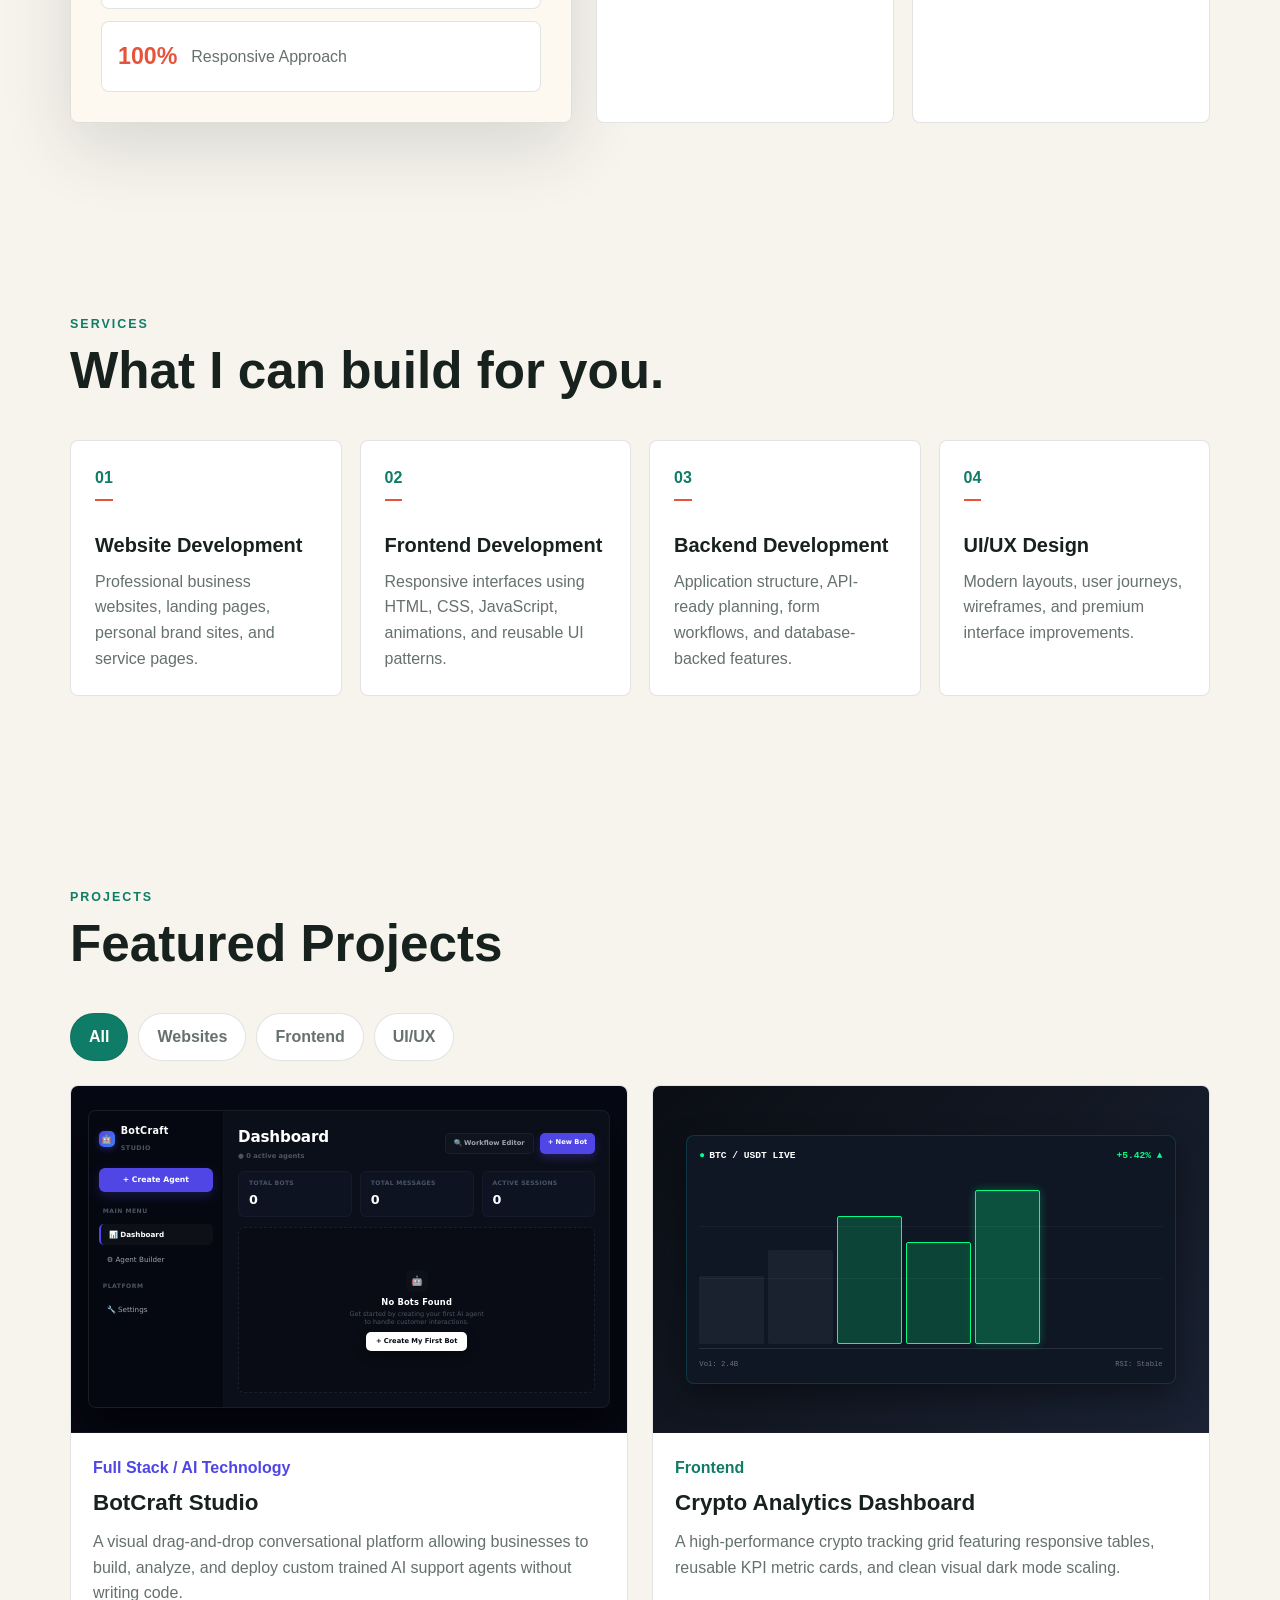
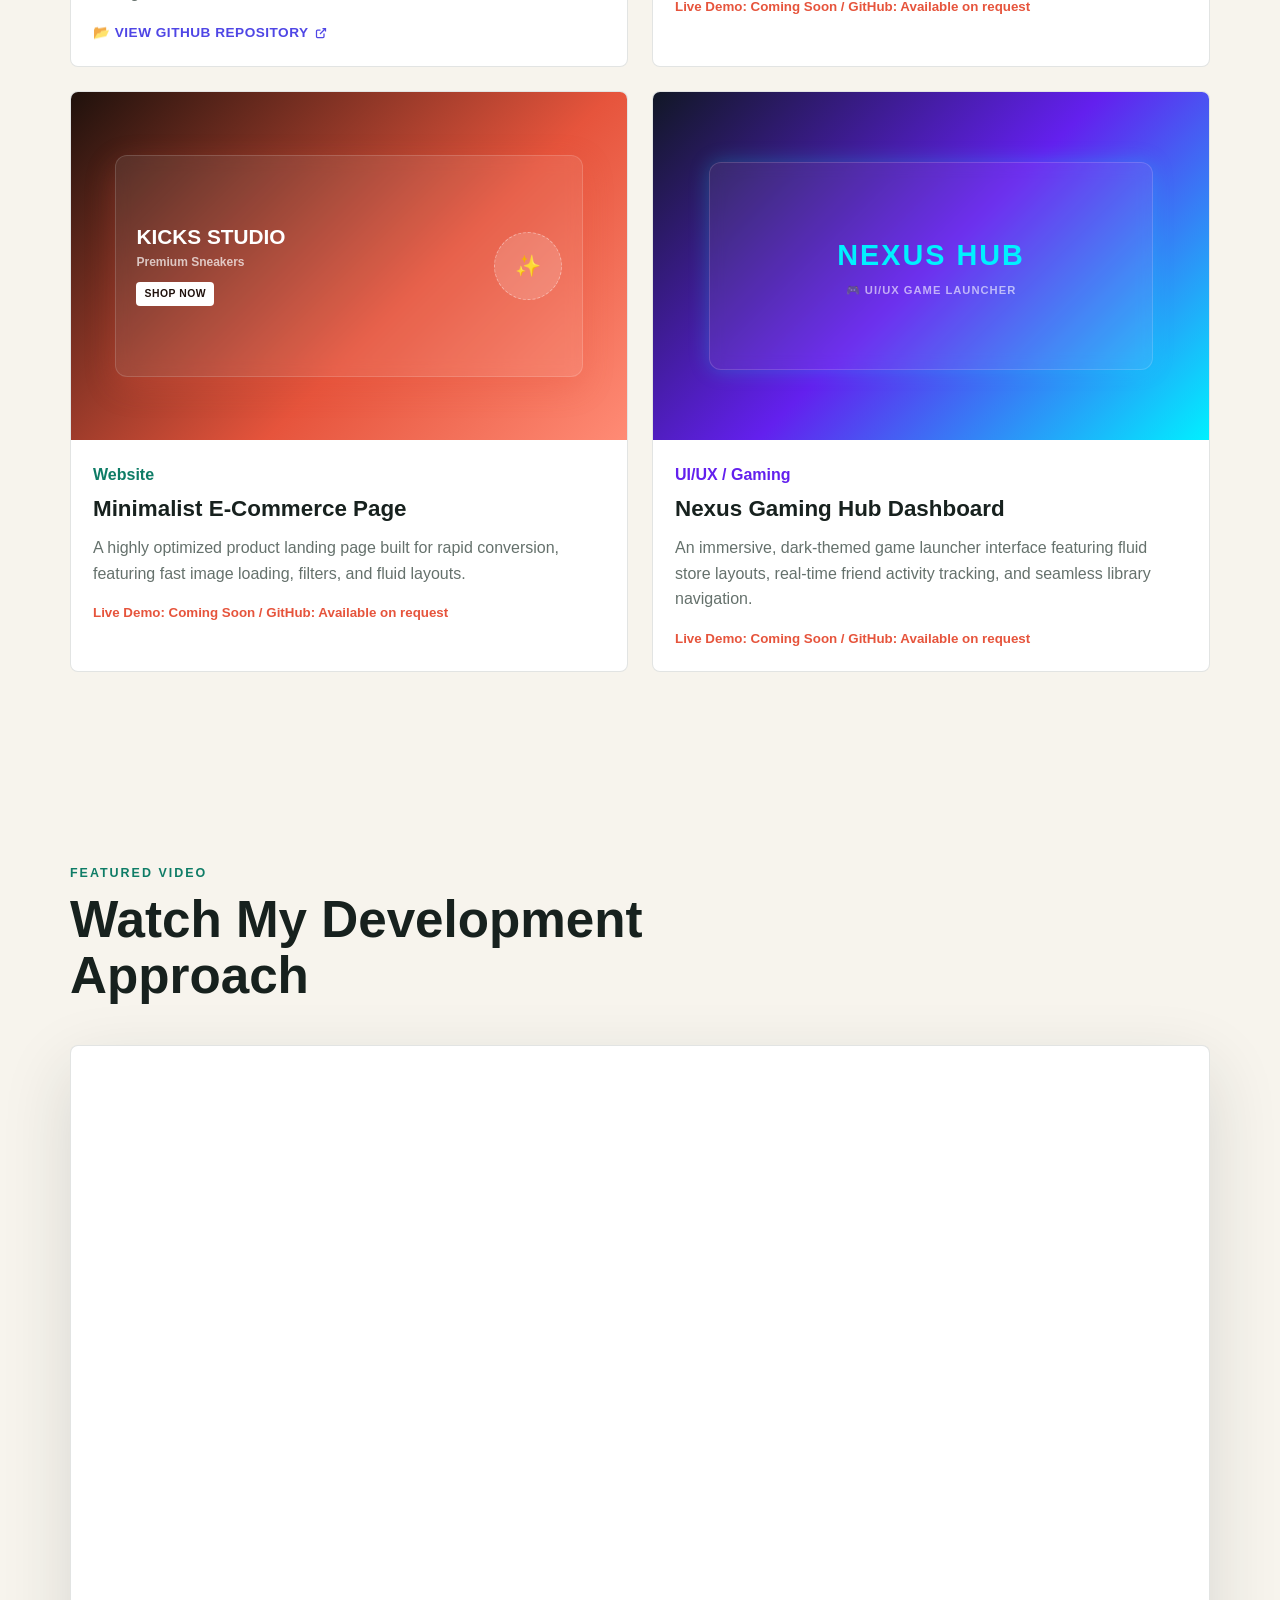
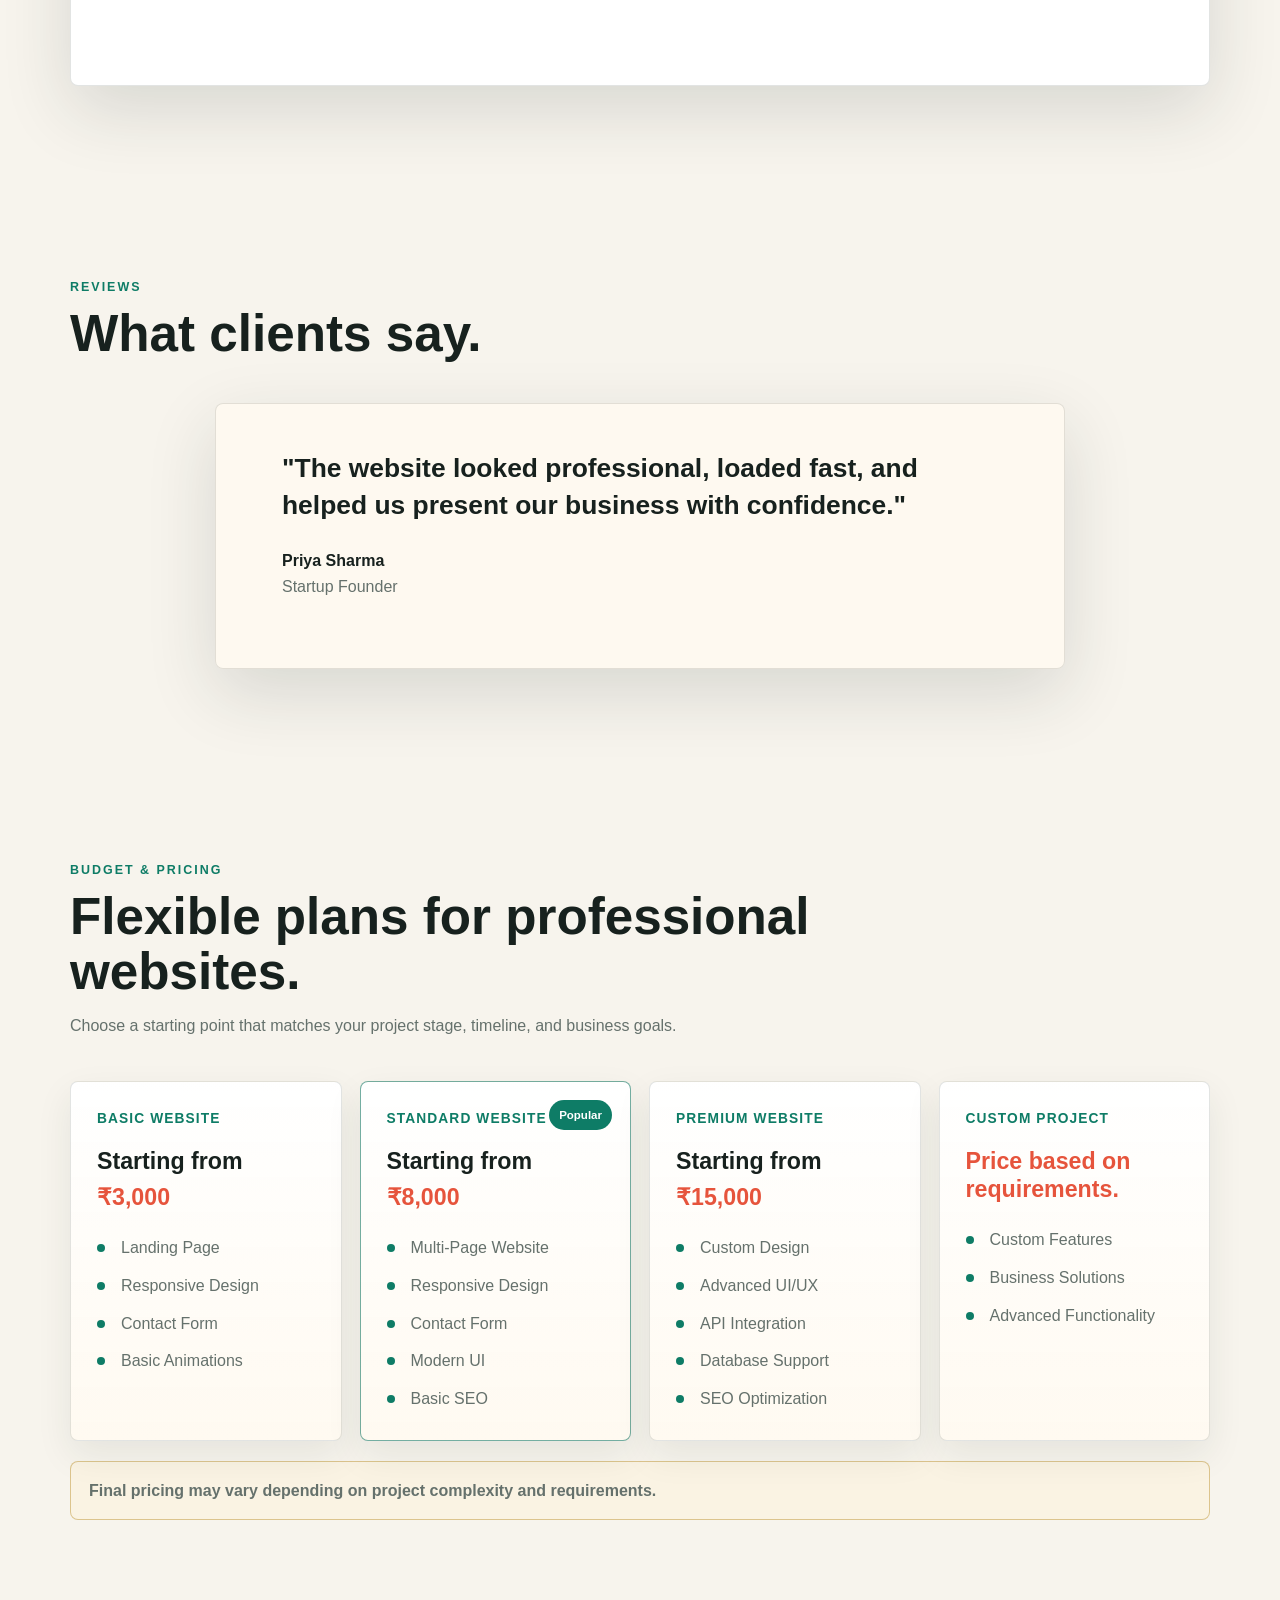
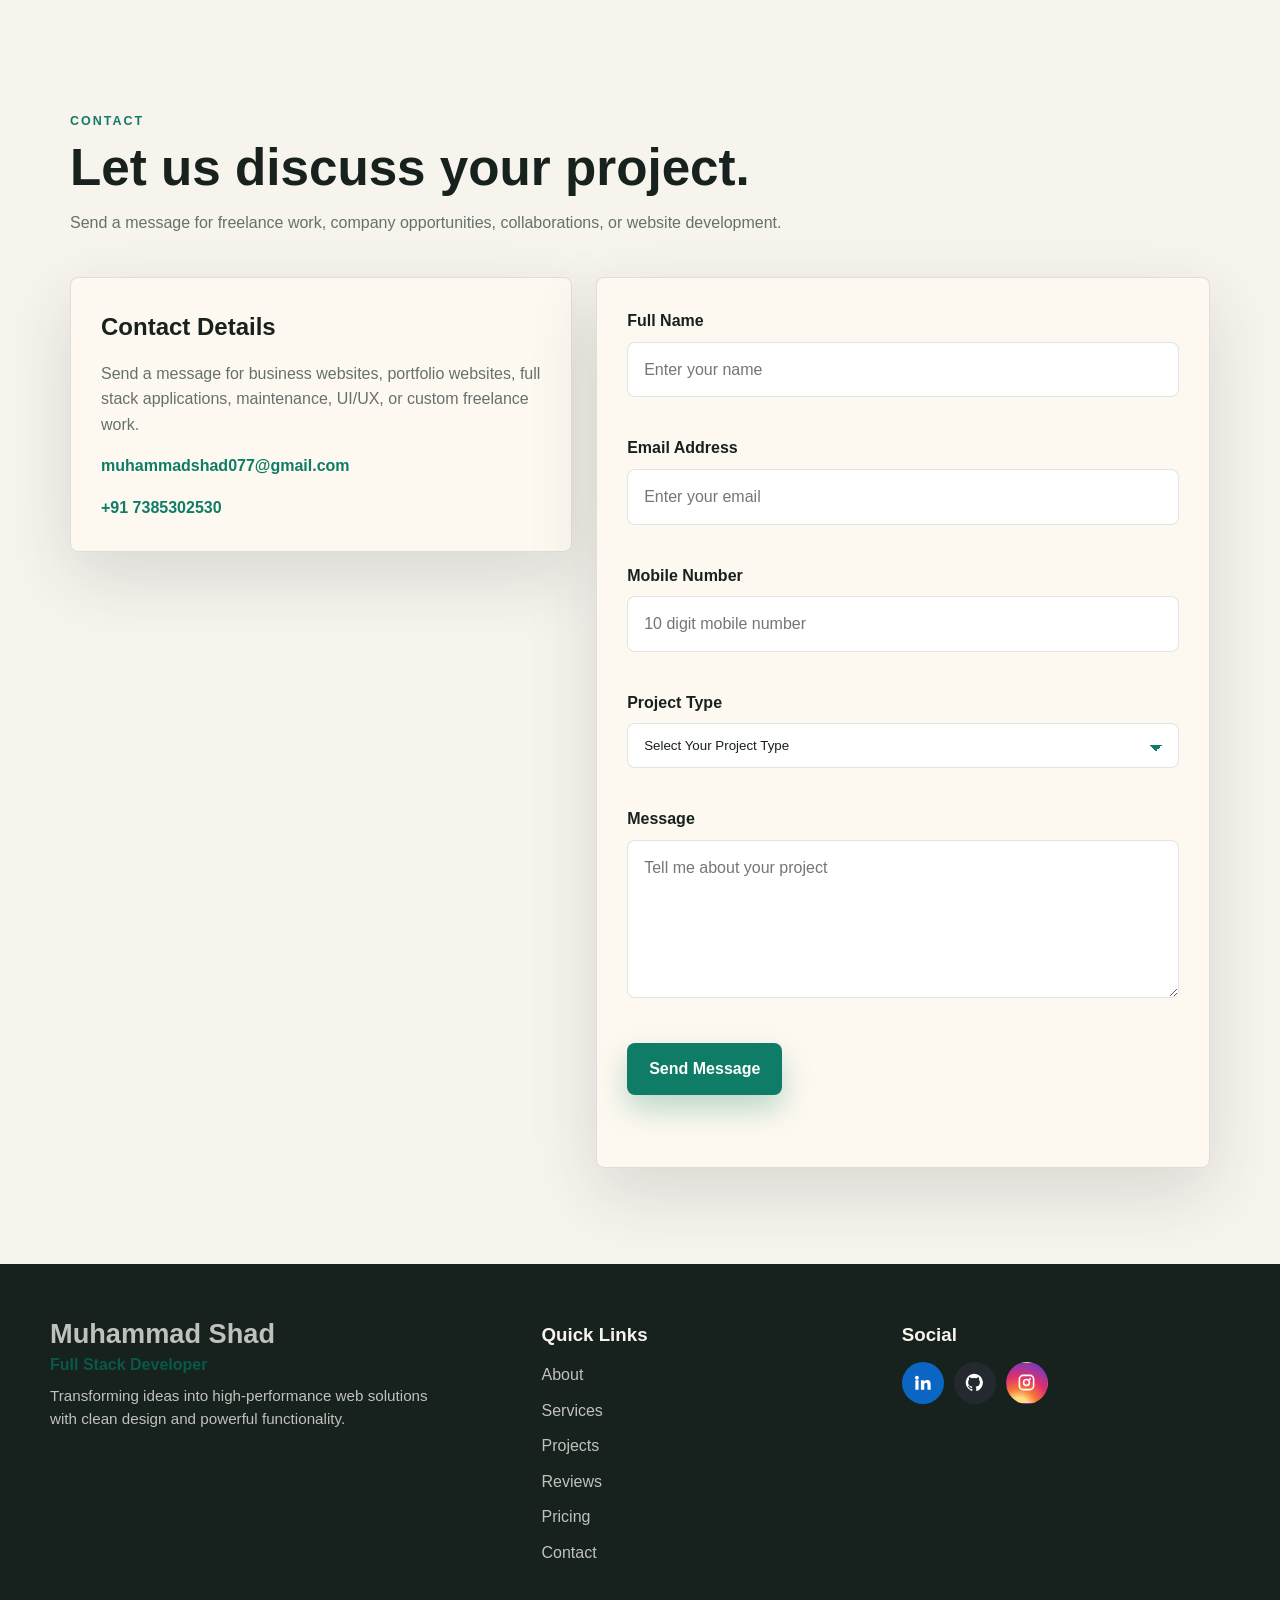
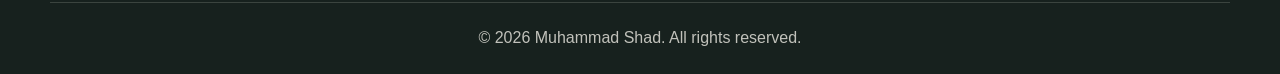
==== commit befdab21: "clean master reset to stable version framework complete" ====
--- a/index.html
+++ b/index.html
@@ -14,12 +14,11 @@
   
   <header class="site-header" id="top">
     <nav class="navbar" aria-label="Primary navigation">
-      <!-- 🛠️ CLEANED NAVBAR LOGO WITHOUT EXTRA BUBBLE GLITCH -->
-      <a href="#home" class="logo" style="display: flex !important; align-items: center !important; gap: 10px !important; text-decoration: none !important;">
-        <img src="shad.jpg" alt="Muhammad Shad" style="width: 40px !important; height: 40px !important; border-radius: 50% !important; object-fit: cover !important; display: block !important;">
+      <a href="#home" class="logo">
+        <img src="shad.jpg" alt="Muhammad Shad" style="width: 40px !important; height: 40px !important; border-radius: 50% !important; object-fit: cover !important;">
         <div class="logo-text">
-          <span class="logo-name" style="display: block !important; font-weight: bold !important; color: var(--text);">Muhammad Shad</span>
-          <span class="logo-title" style="display: block !important; font-size: 0.8rem !important; color: var(--text-muted);">Full Stack Developer</span>
+          <span class="logo-name">Muhammad Shad</span>
+          <span class="logo-title">Full Stack Developer</span>
         </div>
       </a>
 
@@ -76,38 +75,28 @@
           </a>
         </div>
       </div>
-      <aside class="hero-card reveal" style="background: var(--surface); padding: 30px;" aria-label="Developer profile highlights">
-
-          <!-- ===================================================================== -->
-          <!-- ⚡ SINGLE MASTER SQUARE GRADIENT PROFILE COMPONENT                    -->
-          <!-- ===================================================================== -->
-          <div style="background: #ffffff !important; border-radius: 20px !important; padding: 24px !important; box-shadow: 0 20px 40px rgba(0, 0, 0, 0.06) !important; display: flex !important; flex-direction: column !important; align-items: center !important; width: fit-content !important; margin: 0 auto !important;">
-            
-            <!-- Perfect Premium Square Border Gradient Box Wrapper -->
-            <div style="position: relative !important; width: 280px !important; height: 280px !important; display: flex !important; align-items: center !important; justify-content: center !important; border-radius: 16px !important; padding: 8px !important; background: linear-gradient(135deg, #e2906d 0%, #eebd8d 30%, #a2c4b9 70%, #639c87 100%) !important; box-sizing: border-box !important;">
-              
-              <!-- AAPKI REAL PHOTO FIXED SQUARE LAYOUT MEIN INJECTED -->
-              <img src="shad.jpg" alt="Muhammad Shad" style="width: 100% !important; height: 100% !important; object-fit: cover !important; border-radius: 12px !important; display: block !important; background-color: #faf8f5 !important;">
-            
-            </div>
-
-            <!-- Stats Block (Strictly Preserved Integrity) -->
-            <div class="hero-stats" style="margin-top: 24px !important; display: flex !important; gap: 20px !important; justify-content: center !important; width: 100% !important; border-top: 1px solid #f0f0f0 !important; padding-top: 16px !important;">
-              <div class="stat-item" style="text-align: center !important;">
-                <strong style="display: block !important; font-size: 18px !important; color: #060813 !important;">10+</strong>
-                <p style="margin: 4px 0 0 0 !important; font-size: 12px !important; color: #666666 !important;">Projects</p>
-              </div>
-              <div class="stat-item" style="text-align: center !important;">
-                <strong style="display: block !important; font-size: 18px !important; color: #060813 !important;">95%</strong>
-                <p style="margin: 4px 0 0 0 !important; font-size: 12px !important; color: #666666 !important;">Client Score</p>
-              </div>
-              <div class="stat-item" style="text-align: center !important;">
-                <strong style="display: block !important; font-size: 18px !important; color: #060813 !important;">24h</strong>
-                <p style="margin: 4px 0 0 0 !important; font-size: 12px !important; color: #666666 !important;">Reply Time</p>
-              </div>
-            </div>
-
-          </div>
+
+      <aside class="hero-card reveal" aria-label="Developer profile highlights">
+        <div class="hero-image-card">
+          <div class="hero-image-container">
+            <img src="shad.jpg" alt="Muhammad Shad professional portrait">
+          </div>
+        </div>
+
+        <div class="hero-stats">
+          <div class="stat-item">
+            <strong>10+</strong>
+            <p>Projects</p>
+          </div>
+          <div class="stat-item">
+            <strong>95%</strong>
+            <p>Client Score</p>
+          </div>
+          <div class="stat-item">
+            <strong>24h</strong>
+            <p>Reply Time</p>
+          </div>
+        </div>
       </aside>
     </section>
 
@@ -200,134 +189,134 @@
         <button class="filter-btn" type="button" data-filter="uiux">UI/UX</button>
       </div>
 
-    <div class="project-grid">
-      <article class="project-card reveal" data-category="frontend">
-        <div class="project-image" style="background: #060813; position: relative; aspect-ratio: 16 / 10; overflow: hidden; display: flex; align-items: center; justify-content: center; border-bottom: 1px solid rgba(255,255,255,0.05);" role="img" aria-label="BotCraft Studio Dashboard Real Preview">
-          <div style="width: 94%; height: 86%; background: #0b0f19; border-radius: 8px; border: 1px solid rgba(255,255,255,0.06); display: flex; overflow: hidden; box-shadow: 0 20px 40px rgba(0,0,0,0.65);">
-            <div style="width: 26%; background: #060811; border-right: 1px solid rgba(255,255,255,0.04); padding: 12px 10px; display: flex; flex-direction: column; gap: 14px;">
-              <div style="display: flex; align-items: center; gap: 6px;">
-                <div style="background: linear-gradient(135deg, #4f46e5, #3b82f6); width: 16px; height: 16px; border-radius: 5px; display: flex; align-items: center; justify-content: center; color: white; font-size: 0.55rem; font-weight: bold; box-shadow: 0 2px 6px rgba(79,70,229,0.4);">🤖</div>
-                <div style="color: #ffffff; font-size: 0.6rem; font-weight: 800; letter-spacing: 0.3px; font-family: system-ui, sans-serif;">BotCraft<br><span style="font-size: 0.4rem; color: #4b5563; font-weight: 700; letter-spacing: 0.5px;">STUDIO</span></div>
-              </div>
-              <div style="background: #4f46e5; color: #ffffff; font-size: 0.48rem; font-weight: 700; padding: 6px; border-radius: 6px; text-align: center; box-shadow: 0 4px 12px rgba(79,70,229,0.25); font-family: system-ui, sans-serif;">+ Create Agent</div>
-              <div style="display: flex; flex-direction: column; gap: 4px; font-family: system-ui, sans-serif;">
-                <span style="color: #4b5563; font-size: 0.38rem; font-weight: 800; text-transform: uppercase; letter-spacing: 0.5px; margin-bottom: 4px; padding-left: 4px;">Main Menu</span>
-                <div style="background: rgba(255,255,255,0.03); color: #ffffff; font-size: 0.45rem; font-weight: 700; padding: 5px 8px; border-radius: 5px; border-left: 2px solid #4f46e5;">📊 Dashboard</div>
-                <div style="color: #9ca3af; font-size: 0.45rem; padding: 5px 8px; font-weight: 500;">⚙️ Agent Builder</div>
-                <span style="color: #4b5563; font-size: 0.38rem; font-weight: 800; text-transform: uppercase; letter-spacing: 0.5px; margin-top: 6px; margin-bottom: 4px; padding-left: 4px;">Platform</span>
-                <div style="color: #9ca3af; font-size: 0.45rem; padding: 5px 8px; font-weight: 500;">🔧 Settings</div>
-              </div>
-            </div>
-            <div style="flex: 1; padding: 14px; display: flex; flex-direction: column; justify-content: space-between; font-family: system-ui, sans-serif;">
+      <div class="project-grid">
+        <article class="project-card reveal" data-category="frontend">
+          <div class="project-image" style="background: #060813; position: relative; aspect-ratio: 16 / 10; overflow: hidden; display: flex; align-items: center; justify-content: center; border-bottom: 1px solid rgba(255,255,255,0.05);" role="img" aria-label="BotCraft Studio Dashboard Real Preview">
+            <div style="width: 94%; height: 86%; background: #0b0f19; border-radius: 8px; border: 1px solid rgba(255,255,255,0.06); display: flex; overflow: hidden; box-shadow: 0 20px 40px rgba(0,0,0,0.65);">
+              <div style="width: 26%; background: #060811; border-right: 1px solid rgba(255,255,255,0.04); padding: 12px 10px; display: flex; flex-direction: column; gap: 14px;">
+                <div style="display: flex; align-items: center; gap: 6px;">
+                  <div style="background: linear-gradient(135deg, #4f46e5, #3b82f6); width: 16px; height: 16px; border-radius: 5px; display: flex; align-items: center; justify-content: center; color: white; font-size: 0.55rem; font-weight: bold; box-shadow: 0 2px 6px rgba(79,70,229,0.4);">🤖</div>
+                  <div style="color: #ffffff; font-size: 0.6rem; font-weight: 800; letter-spacing: 0.3px; font-family: system-ui, sans-serif;">BotCraft<br><span style="font-size: 0.4rem; color: #4b5563; font-weight: 700; letter-spacing: 0.5px;">STUDIO</span></div>
+                </div>
+                <div style="background: #4f46e5; color: #ffffff; font-size: 0.48rem; font-weight: 700; padding: 6px; border-radius: 6px; text-align: center; box-shadow: 0 4px 12px rgba(79,70,229,0.25); font-family: system-ui, sans-serif;">+ Create Agent</div>
+                <div style="display: flex; flex-direction: column; gap: 4px; font-family: system-ui, sans-serif;">
+                  <span style="color: #4b5563; font-size: 0.38rem; font-weight: 800; text-transform: uppercase; letter-spacing: 0.5px; margin-bottom: 4px; padding-left: 4px;">Main Menu</span>
+                  <div style="background: rgba(255,255,255,0.03); color: #ffffff; font-size: 0.45rem; font-weight: 700; padding: 5px 8px; border-radius: 5px; border-left: 2px solid #4f46e5;">📊 Dashboard</div>
+                  <div style="color: #9ca3af; font-size: 0.45rem; padding: 5px 8px; font-weight: 500;">⚙️ Agent Builder</div>
+                  <span style="color: #4b5563; font-size: 0.38rem; font-weight: 800; text-transform: uppercase; letter-spacing: 0.5px; margin-top: 6px; margin-bottom: 4px; padding-left: 4px;">Platform</span>
+                  <div style="color: #9ca3af; font-size: 0.45rem; padding: 5px 8px; font-weight: 500;">🔧 Settings</div>
+                </div>
+              </div>
+              <div style="flex: 1; padding: 14px; display: flex; flex-direction: column; justify-content: space-between; font-family: system-ui, sans-serif;">
+                <div style="display: flex; justify-content: space-between; align-items: center;">
+                  <div style="display: flex; flex-direction: column; gap: 1px;">
+                    <span style="color: #ffffff; font-size: 0.95rem; font-weight: 900; letter-spacing: -0.2px;">Dashboard</span>
+                    <span style="color: #4b5563; font-size: 0.42rem; font-weight: 600;">● 0 active agents</span>
+                  </div>
+                  <div style="display: flex; gap: 6px;">
+                    <span style="background: rgba(255,255,255,0.02); color: #9ca3af; font-size: 0.42rem; font-weight: 700; padding: 4px 8px; border-radius: 5px; border: 1px solid rgba(255,255,255,0.05);">🔍 Workflow Editor</span>
+                    <span style="background: #4f46e5; color: white; font-size: 0.42rem; font-weight: 700; padding: 4px 8px; border-radius: 5px; box-shadow: 0 4px 10px rgba(79,70,229,0.3);">+ New Bot</span>
+                  </div>
+                </div>
+                <div style="display: flex; gap: 8px; margin-top: 10px;">
+                  <div style="flex: 1; background: #0e1322; border: 1px solid rgba(255,255,255,0.03); border-radius: 6px; padding: 6px 10px; display: flex; flex-direction: column; gap: 2px;">
+                    <span style="color: #4b5563; font-size: 0.38rem; font-weight: 800; text-transform: uppercase; letter-spacing: 0.3px;">Total Bots</span>
+                    <span style="color: #ffffff; font-size: 0.8rem; font-weight: 900;">0</span>
+                  </div>
+                  <div style="flex: 1; background: #0e1322; border: 1px solid rgba(255,255,255,0.03); border-radius: 6px; padding: 6px 10px; display: flex; flex-direction: column; gap: 2px;">
+                    <span style="color: #4b5563; font-size: 0.38rem; font-weight: 800; text-transform: uppercase; letter-spacing: 0.3px;">Total Messages</span>
+                    <span style="color: #ffffff; font-size: 0.8rem; font-weight: 900;">0</span>
+                  </div>
+                  <div style="flex: 1; background: #0e1322; border: 1px solid rgba(255,255,255,0.03); border-radius: 6px; padding: 6px 10px; display: flex; flex-direction: column; gap: 2px;">
+                    <span style="color: #4b5563; font-size: 0.38rem; font-weight: 800; text-transform: uppercase; letter-spacing: 0.3px;">Active Sessions</span>
+                    <span style="color: #ffffff; font-size: 0.8rem; font-weight: 900;">0</span>
+                  </div>
+                </div>
+                <div style="flex: 1; border: 1px dashed rgba(255,255,255,0.08); border-radius: 6px; display: flex; flex-direction: column; align-items: center; justify-content: center; background: rgba(0,0,0,0.15); padding: 8px; margin-top: 10px;">
+                  <div style="width: 22px; height: 22px; background: rgba(255,255,255,0.02); border-radius: 6px; display: flex; align-items: center; justify-content: center; margin-bottom: 4px; color: #4b5563; font-size: 0.6rem;">🤖</div>
+                  <div style="color: #ffffff; font-size: 0.52rem; font-weight: 800; text-align: center; letter-spacing: 0.2px;">No Bots Found</div>
+                  <div style="color: #4b5563; font-size: 0.4rem; text-align: center; margin-top: 2px; max-width: 140px; line-height: 1.2;">Get started by creating your first AI agent to handle customer interactions.</div>
+                  <div style="background: #ffffff; color: #060813; font-size: 0.42rem; font-weight: 900; padding: 4px 10px; border-radius: 5px; margin-top: 6px; box-shadow: 0 4px 12px rgba(0,0,0,0.4);">+ Create My First Bot</div>
+                </div>
+              </div>
+            </div>
+          </div>
+          <div class="project-body">
+            <span style="color: #4f46e5; font-weight: 900;">Full Stack / AI Technology</span>
+            <h3>BotCraft Studio</h3>
+            <p>A visual drag-and-drop conversational platform allowing businesses to build, analyze, and deploy custom trained AI support agents without writing code.</p>
+            <a href="https://github.com/muhammadshad077" target="_blank" rel="noopener" style="color: #4f46e5; font-weight: 800; display: inline-flex; align-items: center; gap: 6px; margin-top: 16px; font-size: 0.85rem; text-transform: uppercase; letter-spacing: 0.5px; text-decoration: none;">
+              📂 View GitHub Repository <svg width="12" height="12" viewBox="0 0 24 24" fill="none" stroke="currentColor" stroke-width="2.5"><path d="M18 13v6a2 2 0 0 1-2 2H5a2 2 0 0 1-2-2V8a2 2 0 0 1 2-2h6M15 3h6v6M10 14L21 3"/></svg>
+            </a>
+          </div>
+        </article>
+
+        <article class="project-card reveal" data-category="frontend">
+          <div class="project-image" style="background: linear-gradient(135deg, #0b0e14 0%, #1a2233 100%); position: relative; aspect-ratio: 16 / 10; overflow: hidden; display: flex; align-items: center; justify-content: center; border-bottom: 1px solid rgba(255,255,255,0.05);" role="img" aria-label="Crypto Analytics Dashboard Real Preview">
+            <div style="width: 88%; height: 72%; background: #0f1624; border-radius: 8px; border: 1px solid rgba(0, 240, 255, 0.15); padding: 12px; display: flex; flex-direction: column; justify-content: space-between; box-shadow: 0 12px 30px rgba(0,0,0,0.4);">
               <div style="display: flex; justify-content: space-between; align-items: center;">
-                <div style="display: flex; flex-direction: column; gap: 1px;">
-                  <span style="color: #ffffff; font-size: 0.95rem; font-weight: 900; letter-spacing: -0.2px;">Dashboard</span>
-                  <span style="color: #4b5563; font-size: 0.42rem; font-weight: 600;">● 0 active agents</span>
-                </div>
-                <div style="display: flex; gap: 6px;">
-                  <span style="background: rgba(255,255,255,0.02); color: #9ca3af; font-size: 0.42rem; font-weight: 700; padding: 4px 8px; border-radius: 5px; border: 1px solid rgba(255,255,255,0.05);">🔍 Workflow Editor</span>
-                  <span style="background: #4f46e5; color: white; font-size: 0.42rem; font-weight: 700; padding: 4px 8px; border-radius: 5px; box-shadow: 0 4px 10px rgba(79,70,229,0.3);">+ New Bot</span>
-                </div>
-              </div>
-              <div style="display: flex; gap: 8px; margin-top: 10px;">
-                <div style="flex: 1; background: #0e1322; border: 1px solid rgba(255,255,255,0.03); border-radius: 6px; padding: 6px 10px; display: flex; flex-direction: column; gap: 2px;">
-                  <span style="color: #4b5563; font-size: 0.38rem; font-weight: 800; text-transform: uppercase; letter-spacing: 0.3px;">Total Bots</span>
-                  <span style="color: #ffffff; font-size: 0.8rem; font-weight: 900;">0</span>
-                </div>
-                <div style="flex: 1; background: #0e1322; border: 1px solid rgba(255,255,255,0.03); border-radius: 6px; padding: 6px 10px; display: flex; flex-direction: column; gap: 2px;">
-                  <span style="color: #4b5563; font-size: 0.38rem; font-weight: 800; text-transform: uppercase; letter-spacing: 0.3px;">Total Messages</span>
-                  <span style="color: #ffffff; font-size: 0.8rem; font-weight: 900;">0</span>
-                </div>
-                <div style="flex: 1; background: #0e1322; border: 1px solid rgba(255,255,255,0.03); border-radius: 6px; padding: 6px 10px; display: flex; flex-direction: column; gap: 2px;">
-                  <span style="color: #4b5563; font-size: 0.38rem; font-weight: 800; text-transform: uppercase; letter-spacing: 0.3px;">Active Sessions</span>
-                  <span style="color: #ffffff; font-size: 0.8rem; font-weight: 900;">0</span>
-                </div>
-              </div>
-              <div style="flex: 1; border: 1px dashed rgba(255,255,255,0.08); border-radius: 6px; display: flex; flex-direction: column; align-items: center; justify-content: center; background: rgba(0,0,0,0.15); padding: 8px; margin-top: 10px;">
-                <div style="width: 22px; height: 22px; background: rgba(255,255,255,0.02); border-radius: 6px; display: flex; align-items: center; justify-content: center; margin-bottom: 4px; color: #4b5563; font-size: 0.6rem;">🤖</div>
-                <div style="color: #ffffff; font-size: 0.52rem; font-weight: 800; text-align: center; letter-spacing: 0.2px;">No Bots Found</div>
-                <div style="color: #4b5563; font-size: 0.4rem; text-align: center; margin-top: 2px; max-width: 140px; line-height: 1.2;">Get started by creating your first AI agent to handle customer interactions.</div>
-                <div style="background: #ffffff; color: #060813; font-size: 0.42rem; font-weight: 900; padding: 4px 10px; border-radius: 5px; margin-top: 6px; box-shadow: 0 4px 12px rgba(0,0,0,0.4);">+ Create My First Bot</div>
-              </div>
-            </div>
-          </div>
-        </div>
-        <div class="project-body">
-          <span style="color: #4f46e5; font-weight: 900;">Full Stack / AI Technology</span>
-          <h3>BotCraft Studio</h3>
-          <p>A visual drag-and-drop conversational platform allowing businesses to build, analyze, and deploy custom trained AI support agents without writing code.</p>
-          <a href="https://github.com/muhammadshad077" target="_blank" rel="noopener" style="color: #4f46e5; font-weight: 800; display: inline-flex; align-items: center; gap: 6px; margin-top: 16px; font-size: 0.85rem; text-transform: uppercase; letter-spacing: 0.5px; text-decoration: none;">
-            📂 View GitHub Repository <svg width="12" height="12" viewBox="0 0 24 24" fill="none" stroke="currentColor" stroke-width="2.5"><path d="M18 13v6a2 2 0 0 1-2 2H5a2 2 0 0 1-2-2V8a2 2 0 0 1 2-2h6M15 3h6v6M10 14L21 3"/></svg>
-          </a>
-        </div>
-      </article>
-
-      <article class="project-card reveal" data-category="frontend">
-        <div class="project-image" style="background: linear-gradient(135deg, #0b0e14 0%, #1a2233 100%); position: relative; aspect-ratio: 16 / 10; overflow: hidden; display: flex; align-items: center; justify-content: center; border-bottom: 1px solid rgba(255,255,255,0.05);" role="img" aria-label="Crypto Analytics Dashboard Real Preview">
-          <div style="width: 88%; height: 72%; background: #0f1624; border-radius: 8px; border: 1px solid rgba(0, 240, 255, 0.15); padding: 12px; display: flex; flex-direction: column; justify-content: space-between; box-shadow: 0 12px 30px rgba(0,0,0,0.4);">
-            <div style="display: flex; justify-content: space-between; align-items: center;">
-              <span style="color: #ffffff; font-size: 0.6rem; font-weight: 800; font-family: monospace; display: flex; align-items: center; gap: 4px;"><span style="color: #00ff88;">●</span> BTC / USDT LIVE</span>
-              <span style="color: #00ff88; font-size: 0.6rem; font-weight: 800; font-family: monospace;">+5.42% ▲</span>
-            </div>
-            <div style="flex: 1; display: flex; align-items: flex-end; gap: 4px; margin: 10px 0; border-bottom: 1px solid rgba(255,255,255,0.1); padding-bottom: 4px; position: relative;">
-              <div style="position: absolute; width: 100%; height: 1px; background: rgba(255,255,255,0.04); top: 30%;"></div>
-              <div style="position: absolute; width: 100%; height: 1px; background: rgba(255,255,255,0.04); top: 60%;"></div>
-              <div style="width: 14%; height: 40%; background: rgba(255,255,255,0.05); border-radius: 2px;"></div>
-              <div style="width: 14%; height: 55%; background: rgba(255,255,255,0.05); border-radius: 2px;"></div>
-              <div style="width: 14%; height: 75%; background: rgba(0, 255, 136, 0.2); border: 1px solid #00ff88; border-radius: 2px;"></div>
-              <div style="width: 14%; height: 60%; background: rgba(0, 255, 136, 0.2); border: 1px solid #00ff88; border-radius: 2px;"></div>
-              <div style="width: 14%; height: 90%; background: rgba(0, 255, 136, 0.25); border: 1px solid #00ff88; border-radius: 2px; box-shadow: 0 0 10px rgba(0,255,136,0.3);"></div>
-            </div>
-            <div style="display: flex; justify-content: space-between; font-size: 0.45rem; color: rgba(255,255,255,0.4); font-family: monospace;">
-              <span>Vol: 2.4B</span>
-              <span>RSI: Stable</span>
-            </div>
-          </div>
-        </div>
-        <div class="project-body">
-          <span style="color: #0e7c66; font-weight: 900;">Frontend</span>
-          <h3>Crypto Analytics Dashboard</h3>
-          <p>A high-performance crypto tracking grid featuring responsive tables, reusable KPI metric cards, and clean visual dark mode scaling.</p>
-          <small style="color: var(--accent); font-weight: 800; display: block; margin-top: 16px;">Live Demo: Coming Soon / GitHub: Available on request</small>
-        </div>
-      </article>
-
-      <article class="project-card reveal" data-category="website">
-        <div class="project-image" style="background: linear-gradient(135deg, #1f110c 0%, #e6543c 60%, #ff8b75 100%); position: relative; aspect-ratio: 16 / 10; overflow: hidden; display: flex; align-items: center; justify-content: center;" role="img" aria-label="Premium E-Commerce Layout Preview">
-          <div style="background: rgba(255, 255, 255, 0.08); width: 84%; height: 64%; border-radius: 12px; backdrop-filter: blur(8px); -webkit-backdrop-filter: blur(8px); border: 1px solid rgba(255, 255, 255, 0.15); display: flex; align-items: center; justify-content: space-between; padding: 20px; box-shadow: 0 10px 30px rgba(230, 84, 60, 0.25);">
-            <div style="display: flex; flex-direction: column; gap: 4px;">
-              <span style="color: #ffffff; font-size: 1.3rem; font-weight: 900; line-height: 1.1;">KICKS STUDIO</span>
-              <span style="color: rgba(255, 255, 255, 0.7); font-size: 0.75rem; font-weight: 700;">Premium Sneakers</span>
-              <span style="background: #ffffff; color: #1f110c; font-size: 0.65rem; font-weight: 900; padding: 4px 8px; border-radius: 4px; margin-top: 6px; width: fit-content; text-transform: uppercase; letter-spacing: 0.5px;">Shop Now</span>
-            </div>
-            <div style="width: 68px; height: 68px; background: rgba(255, 255, 255, 0.15); border-radius: 50%; display: flex; align-items: center; justify-content: center; border: 1px dashed rgba(255,255,255,0.4);">
-              <span style="color: #ffffff; font-size: 1.3rem;">✨</span>
-            </div>
-          </div>
-        </div>
-        <div class="project-body">
-          <span style="color: #0e7c66; font-weight: 900;">Website</span>
-          <h3>Minimalist E-Commerce Page</h3>
-          <p>A highly optimized product landing page built for rapid conversion, featuring fast image loading, filters, and fluid layouts.</p>
-          <small style="color: var(--accent); font-weight: 800; display: block; margin-top: 16px;">Live Demo: Coming Soon / GitHub: Available on request</small>
-        </div>
-      </article>
-
-      <article class="project-card reveal" data-category="uiux">
-        <div class="project-image" style="background: linear-gradient(135deg, #111726 0%, #6320ee 50%, #00f0ff 100%); position: relative; aspect-ratio: 16 / 10; overflow: hidden; display: flex; align-items: center; justify-content: center;" role="img" aria-label="Nexus Gaming Hub Dashboard Preview">
-          <div style="background: rgba(255, 255, 255, 0.07); width: 80%; height: 60%; border-radius: 12px; backdrop-filter: blur(8px); -webkit-backdrop-filter: blur(8px); border: 1px solid rgba(255, 255, 255, 0.15); display: flex; flex-direction: column; align-items: center; justify-content: center; box-shadow: 0 0 20px rgba(0, 240, 255, 0.25);">
-            <span style="color: #00f0ff; font-size: 1.8rem; font-weight: 900; letter-spacing: 2px;">NEXUS HUB</span>
-            <small style="color: rgba(255, 255, 255, 0.6); font-size: 0.7rem; font-weight: 700; margin-top: 4px; text-transform: uppercase; letter-spacing: 1px;">🎮 UI/UX Game Launcher</small>
-          </div>
-        </div>
-        <div class="project-body">
-          <span style="color: #6320ee; font-weight: 900;">UI/UX / Gaming</span>
-          <h3>Nexus Gaming Hub Dashboard</h3>
-          <p>An immersive, dark-themed game launcher interface featuring fluid store layouts, real-time friend activity tracking, and seamless library navigation.</p>
-          <small style="color: var(--accent); font-weight: 800; display: block; margin-top: 16px;">Live Demo: Coming Soon / GitHub: Available on request</small>
-        </div>
-      </article>
-    </div>
+                <span style="color: #ffffff; font-size: 0.6rem; font-weight: 800; font-family: monospace; display: flex; align-items: center; gap: 4px;"><span style="color: #00ff88;">●</span> BTC / USDT LIVE</span>
+                <span style="color: #00ff88; font-size: 0.6rem; font-weight: 800; font-family: monospace;">+5.42% ▲</span>
+              </div>
+              <div style="flex: 1; display: flex; align-items: flex-end; gap: 4px; margin: 10px 0; border-bottom: 1px solid rgba(255,255,255,0.1); padding-bottom: 4px; position: relative;">
+                <div style="position: absolute; width: 100%; height: 1px; background: rgba(255,255,255,0.04); top: 30%;"></div>
+                <div style="position: absolute; width: 100%; height: 1px; background: rgba(255,255,255,0.04); top: 60%;"></div>
+                <div style="width: 14%; height: 40%; background: rgba(255,255,255,0.05); border-radius: 2px;"></div>
+                <div style="width: 14%; height: 55%; background: rgba(255,255,255,0.05); border-radius: 2px;"></div>
+                <div style="width: 14%; height: 75%; background: rgba(0, 255, 136, 0.2); border: 1px solid #00ff88; border-radius: 2px;"></div>
+                <div style="width: 14%; height: 60%; background: rgba(0, 255, 136, 0.2); border: 1px solid #00ff88; border-radius: 2px;"></div>
+                <div style="width: 14%; height: 90%; background: rgba(0, 255, 136, 0.25); border: 1px solid #00ff88; border-radius: 2px; box-shadow: 0 0 10px rgba(0,255,136,0.3);"></div>
+              </div>
+              <div style="display: flex; justify-content: space-between; font-size: 0.45rem; color: rgba(255,255,255,0.4); font-family: monospace;">
+                <span>Vol: 2.4B</span>
+                <span>RSI: Stable</span>
+              </div>
+            </div>
+          </div>
+          <div class="project-body">
+            <span style="color: #0e7c66; font-weight: 900;">Frontend</span>
+            <h3>Crypto Analytics Dashboard</h3>
+            <p>A high-performance crypto tracking grid featuring responsive tables, reusable KPI metric cards, and clean visual dark mode scaling.</p>
+            <small style="color: var(--accent); font-weight: 800; display: block; margin-top: 16px;">Live Demo: Coming Soon / GitHub: Available on request</small>
+          </div>
+        </article>
+
+        <article class="project-card reveal" data-category="website">
+          <div class="project-image" style="background: linear-gradient(135deg, #1f110c 0%, #e6543c 60%, #ff8b75 100%); position: relative; aspect-ratio: 16 / 10; overflow: hidden; display: flex; align-items: center; justify-content: center;" role="img" aria-label="Premium E-Commerce Layout Preview">
+            <div style="background: rgba(255, 255, 255, 0.08); width: 84%; height: 64%; border-radius: 12px; backdrop-filter: blur(8px); -webkit-backdrop-filter: blur(8px); border: 1px solid rgba(255, 255, 255, 0.15); display: flex; align-items: center; justify-content: space-between; padding: 20px; box-shadow: 0 10px 30px rgba(230, 84, 60, 0.25);">
+              <div style="display: flex; flex-direction: column; gap: 4px;">
+                <span style="color: #ffffff; font-size: 1.3rem; font-weight: 900; line-height: 1.1;">KICKS STUDIO</span>
+                <span style="color: rgba(255, 255, 255, 0.7); font-size: 0.75rem; font-weight: 700;">Premium Sneakers</span>
+                <span style="background: #ffffff; color: #1f110c; font-size: 0.65rem; font-weight: 900; padding: 4px 8px; border-radius: 4px; margin-top: 6px; width: fit-content; text-transform: uppercase; letter-spacing: 0.5px;">Shop Now</span>
+              </div>
+              <div style="width: 68px; height: 68px; background: rgba(255, 255, 255, 0.15); border-radius: 50%; display: flex; align-items: center; justify-content: center; border: 1px dashed rgba(255,255,255,0.4);">
+                <span style="color: #ffffff; font-size: 1.3rem;">✨</span>
+              </div>
+            </div>
+          </div>
+          <div class="project-body">
+            <span style="color: #0e7c66; font-weight: 900;">Website</span>
+            <h3>Minimalist E-Commerce Page</h3>
+            <p>A highly optimized product landing page built for rapid conversion, featuring fast image loading, filters, and fluid layouts.</p>
+            <small style="color: var(--accent); font-weight: 800; display: block; margin-top: 16px;">Live Demo: Coming Soon / GitHub: Available on request</small>
+          </div>
+        </article>
+
+        <article class="project-card reveal" data-category="uiux">
+          <div class="project-image" style="background: linear-gradient(135deg, #111726 0%, #6320ee 50%, #00f0ff 100%); position: relative; aspect-ratio: 16 / 10; overflow: hidden; display: flex; align-items: center; justify-content: center;" role="img" aria-label="Nexus Gaming Hub Dashboard Preview">
+            <div style="background: rgba(255, 255, 255, 0.07); width: 80%; height: 60%; border-radius: 12px; backdrop-filter: blur(8px); -webkit-backdrop-filter: blur(8px); border: 1px solid rgba(255, 255, 255, 0.15); display: flex; flex-direction: column; align-items: center; justify-content: center; box-shadow: 0 0 20px rgba(0, 240, 255, 0.25);">
+              <span style="color: #00f0ff; font-size: 1.8rem; font-weight: 900; letter-spacing: 2px;">NEXUS HUB</span>
+              <small style="color: rgba(255, 255, 255, 0.6); font-size: 0.7rem; font-weight: 700; margin-top: 4px; text-transform: uppercase; letter-spacing: 1px;">🎮 UI/UX Game Launcher</small>
+            </div>
+          </div>
+          <div class="project-body">
+            <span style="color: #6320ee; font-weight: 900;">UI/UX / Gaming</span>
+            <h3>Nexus Gaming Hub Dashboard</h3>
+            <p>An immersive, dark-themed game launcher interface featuring fluid store layouts, real-time friend activity tracking, and seamless library navigation.</p>
+            <small style="color: var(--accent); font-weight: 800; display: block; margin-top: 16px;">Live Demo: Coming Soon / GitHub: Available on request</small>
+          </div>
+        </article>
+      </div>
     </section>
 
     <section class="section video-section" id="video">
@@ -344,7 +333,6 @@
           allow="accelerometer; autoplay; clipboard-write; encrypted-media; gyroscope; picture-in-picture; web-share"
           referrerpolicy="strict-origin-when-cross-origin"
           allowfullscreen>
-         Rama
         </iframe>
       </div>
     </section>
@@ -357,7 +345,6 @@
 
       <div class="testimonial-shell reveal">
         <div class="testimonial-track" id="testimonialTrack">
-          
           <article class="testimonial-card">
             <p>"The website looked professional, loaded fast, and helped us present our business with confidence."</p>
             <div>
@@ -365,7 +352,6 @@
               <span>Startup Founder</span>
             </div>
           </article>
-
           <article class="testimonial-card">
             <p>"Clear communication, clean design, and excellent attention to responsive details across devices."</p>
             <div>
@@ -373,7 +359,6 @@
               <span>Marketing Consultant</span>
             </div>
           </article>
-
           <article class="testimonial-card">
             <p>"Delivered exactly what we needed for our freelance project and made the process easy."</p>
             <div>
@@ -381,7 +366,6 @@
               <span>Small Business Owner</span>
             </div>
           </article>
-
         </div>
         <div class="slider-dots" id="sliderDots" aria-label="Testimonial controls"></div>
       </div>
@@ -437,7 +421,6 @@
           </ul>
         </article>
       </div>
-
       <p class="pricing-note reveal">Final pricing may vary depending on project complexity and requirements.</p>
     </section>
 
@@ -515,7 +498,6 @@
         <strong>Full Stack Developer</strong>
         <p>Transforming ideas into high-performance web solutions with clean design and powerful functionality.</p>
       </div>
-
       <nav aria-label="Footer quick links">
         <h3>Quick Links</h3>
         <a href="about.html">About</a>
@@ -525,21 +507,17 @@
         <a href="pricing.html">Pricing</a>
         <a href="contact.html">Contact</a>
       </nav>
-
       <div>
         <h3>Social</h3>
         <div class="social-links">
-          <a class="social-link linkedin" href="https://www.linkedin.com/in/muhammad-aiman-shad-59a851412?utm_source=share_via&utm_content=profile&utm_medium=member_android" target="_blank" rel="noopener" aria-label="LinkedIn profile">
+          <a class="social-link linkedin" href="https://www.linkedin.com/in/muhammad-aiman-shad-59a851412" target="_blank" rel="noopener" aria-label="LinkedIn profile">
             <svg viewBox="0 0 24 24" aria-hidden="true"><path d="M4.98 3.5a2.5 2.5 0 1 1 0 5 2.5 2.5 0 0 1 0-5ZM3 9h4v12H3V9Zm7 0h3.8v1.7h.1c.5-1 1.8-2 3.7-2 4 0 4.7 2.6 4.7 6V21h-4v-5.6c0-1.3 0-3-1.9-3s-2.2 1.5-2.2 3V21H10V9Z"></path></svg>
           </a>
           <a class="social-link github" href="https://github.com/muhammadshad077" target="_blank" rel="noopener" aria-label="GitHub profile">
             <svg viewBox="0 0 24 24" aria-hidden="true"><path d="M12 .8a11.2 11.2 0 0 0-3.5 21.8c.6.1.8-.2.8-.6v-2c-3.3.7-4-1.4-4-1.4-.5-1.3-1.3-1.7-1.3-1.7-1-.7.1-.7.1-.7 1.2.1 1.8 1.2 1.8 1.2 1 .1.7 2.1 2.8 1.5.1-.8.4-1.3.7-1.6-2.6-.3-5.4-1.3-5.4-5.6 0-1.2.4-2.3 1.2-3.1-.1-.3-.5-1.5.1-3.1 0 0 1-.3 3.2 1.2a11 11 0 0 1 5.8 0c2.2-1.5 3.2-1.2 3.2-1.2.6 1.6.2 2.8.1 3.1.8.8 1.2 1.9 1.2 3.1 0 4.3-2.8 5.3-5.4 5.6.4.4.8 1.1.8 2.2V22c0 .4.2.7.8.6A11.2 11.2 0 0 0 12 .8Z"></path></svg>
           </a>
-          <a class="social-link instagram" href="https://www.instagram.com/muhammad_shad_777?igsh=MXJuemZienk0ODdqbA==" target="_blank" rel="noopener" aria-label="Instagram profile">
+          <a class="social-link instagram" href="https://www.instagram.com/muhammad_shad_777" target="_blank" rel="noopener" aria-label="Instagram profile">
             <svg viewBox="0 0 24 24" aria-hidden="true"><path d="M7.8 2h8.4A5.8 5.8 0 0 1 22 7.8v8.4a5.8 5.8 0 0 1-5.8 5.8H7.8A5.8 5.8 0 0 1 2 16.2V7.8A5.8 5.8 0 0 1 7.8 2Zm0 2A3.8 3.8 0 0 0 4 7.8v8.4A3.8 3.8 0 0 0 7.8 20h8.4a3.8 3.8 0 0 0 3.8-3.8V7.8A3.8 3.8 0 0 0 16.2 4H7.8Zm8.7 2.2a1.3 1.3 0 1 1 0 2.6 1.3 1.3 0 0 1 0-2.6ZM12 7.3a4.7 4.7 0 1 1 0 9.4 4.7 4.7 0 0 1 0-9.4Zm0 2a2.7 2.7 0 1 0 0 5.4 2.7 2.7 0 0 0 0-5.4Z"></path></svg>
-          </a>
-          <a class="social-link x-twitter" href="https://x.com/" target="_blank" rel="noopener" aria-label="X Twitter profile">
-            <svg viewBox="0 0 24 24" aria-hidden="true"><path d="M14.4 10.2 22.9 0h-2l-7.4 8.8L7.7 0H1l8.9 13.1L1 24h2l7.8-9.5L17.1 24H24l-9.6-13.8Zm-2.8 3.4-.9-1.3L3.5 1.5h3.2l5.8 8.6.9 1.3 7.6 11.2h-3.2l-6.2-9Z"></path></svg>
           </a>
         </div>
       </div>
@@ -547,7 +525,7 @@
     <p class="copyright">&copy; 2026 Muhammad Shad. All rights reserved.</p>
   </footer>
 
- <button class="back-to-top" id="backToTop" type="button" aria-label="Back to top">Top</button>
+  <button class="back-to-top" id="backToTop" type="button" aria-label="Back to top">Top</button>
   <a class="whatsapp-float" href="https://wa.me/qr/UJNXOS2VIECWN1" target="_blank" rel="noopener" aria-label="Chat with me on WhatsApp">
     <span class="whatsapp-tooltip">Chat with me on WhatsApp</span>
     <svg viewBox="0 0 24 24" aria-hidden="true">
@@ -561,7 +539,6 @@
         emailjs.init("3nhYzXLZN4Ljnj6Hm"); 
      })();
   </script>
-
   <script src="script.js"></script>
 </body>
 </html>
--- a/style.css
+++ b/style.css
@@ -443,6 +443,101 @@
 
 .hero-card {
   padding: 30px;
+}
+
+/* Top-left profile badge inside hero */
+.profile-badge {
+  position: absolute;
+  top: 22px;
+  left: 22px;
+  display: flex;
+  gap: 12px;
+  align-items: center;
+  background: color-mix(in srgb, var(--surface-2) 82%, transparent);
+  padding: 8px 12px;
+  border-radius: 999px;
+  border: 1px solid var(--line);
+  box-shadow: 0 12px 28px rgba(0,0,0,0.12);
+  z-index: 40;
+}
+.profile-badge img {
+  width: 48px;
+  height: 48px;
+  border-radius: 50%;
+  object-fit: cover;
+  border: 2px solid color-mix(in srgb, var(--primary) 44%, var(--line));
+}
+.profile-badge .badge-text strong {
+  display: block;
+  font-weight: 900;
+}
+.profile-badge .badge-text span {
+  display: block;
+  font-size: 0.8rem;
+  color: var(--muted);
+}
+
+/* Mini footer block shown on home hero to mirror screenshot */
+.hero-footer-mini {
+  background: #0e1816;
+  color: #e6efe9;
+  padding: 34px 20px;
+}
+.hero-footer-inner {
+  margin: 0 auto;
+  max-width: 1180px;
+  display: grid;
+  grid-template-columns: 1fr 1fr 280px;
+  gap: 24px;
+  align-items: start;
+}
+.hf-left h3 { font-size: 1.6rem; margin-bottom: 6px; }
+.hf-title { color: #3ecaa0; font-weight: 800; margin-bottom: 10px; }
+.hf-desc { color: rgba(230,230,230,0.85); max-width: 420px; }
+.hf-mid h4, .hf-right h4 { color: #ffffff; margin-bottom: 12px; }
+.quick-links a { display: block; color: rgba(255,255,255,0.85); padding: 6px 0; text-decoration:none; }
+.quick-links a:hover { color: var(--primary); }
+.social-icons { display:flex; gap: 12px; }
+.social-icons .soc { width: 40px; height: 40px; border-radius: 50%; display:inline-block; }
+.social-icons .linkedin { background: radial-gradient(circle at 30% 30%, #2b7bb9, #0a66c2); }
+.social-icons .github { background: linear-gradient(180deg,#333,#222); }
+.social-icons .instagram { background: radial-gradient(circle at 20% 20%, #feda75,#f58529,#dd2a7b,#8134af,#515bd4); }
+.social-icons .x { background: #000; }
+
+@media (max-width: 900px) {
+  .hero-footer-inner { grid-template-columns: 1fr; }
+  .profile-badge { top: 12px; left: 12px; }
+}
+
+/* Capsule placed just below header (profile-capsule) */
+.profile-capsule {
+  position: fixed;
+  top: calc(var(--header-height) + 10px);
+  left: 18px;
+  max-width: 420px;
+  display: flex;
+  align-items: center;
+  gap: 12px;
+  background: color-mix(in srgb, var(--surface-2) 92%, transparent);
+  padding: 10px 16px;
+  border-radius: 999px;
+  box-shadow: 0 18px 38px rgba(0,0,0,0.12);
+  border: 1px solid var(--line);
+  z-index: 1200;
+}
+.profile-capsule img {
+  width: 56px;
+  height: 56px;
+  border-radius: 50%;
+  object-fit: cover;
+  border: 3px solid color-mix(in srgb, var(--primary) 44%, var(--line));
+}
+.capsule-text strong { display:block; font-weight:900; }
+.capsule-text span { display:block; color:var(--muted); font-size:0.9rem; }
+
+@media (max-width:600px){
+  .profile-capsule{ max-width:92%; padding:8px 12px; left: 8px; top: calc(var(--header-height) + 8px); }
+  .profile-capsule img{ width:44px; height:44px; }
 }
 
 .profile-orbit {
